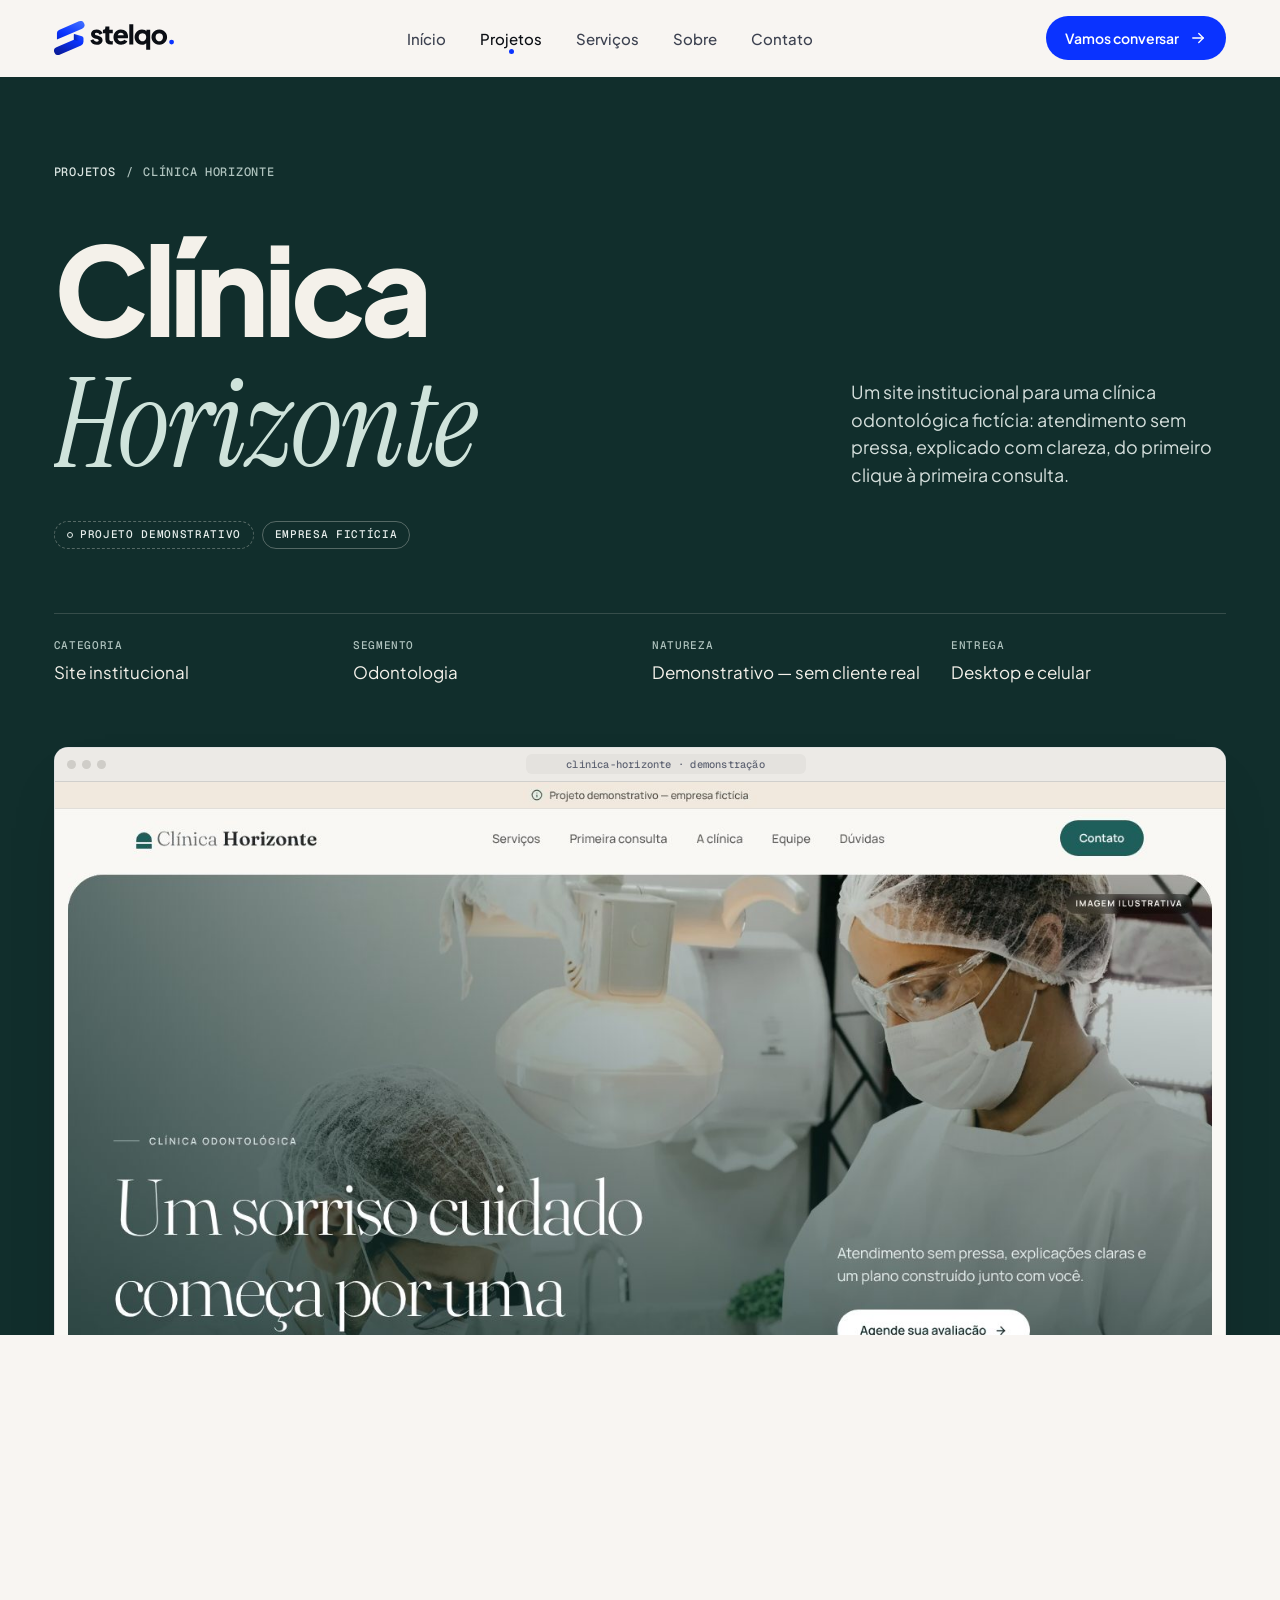
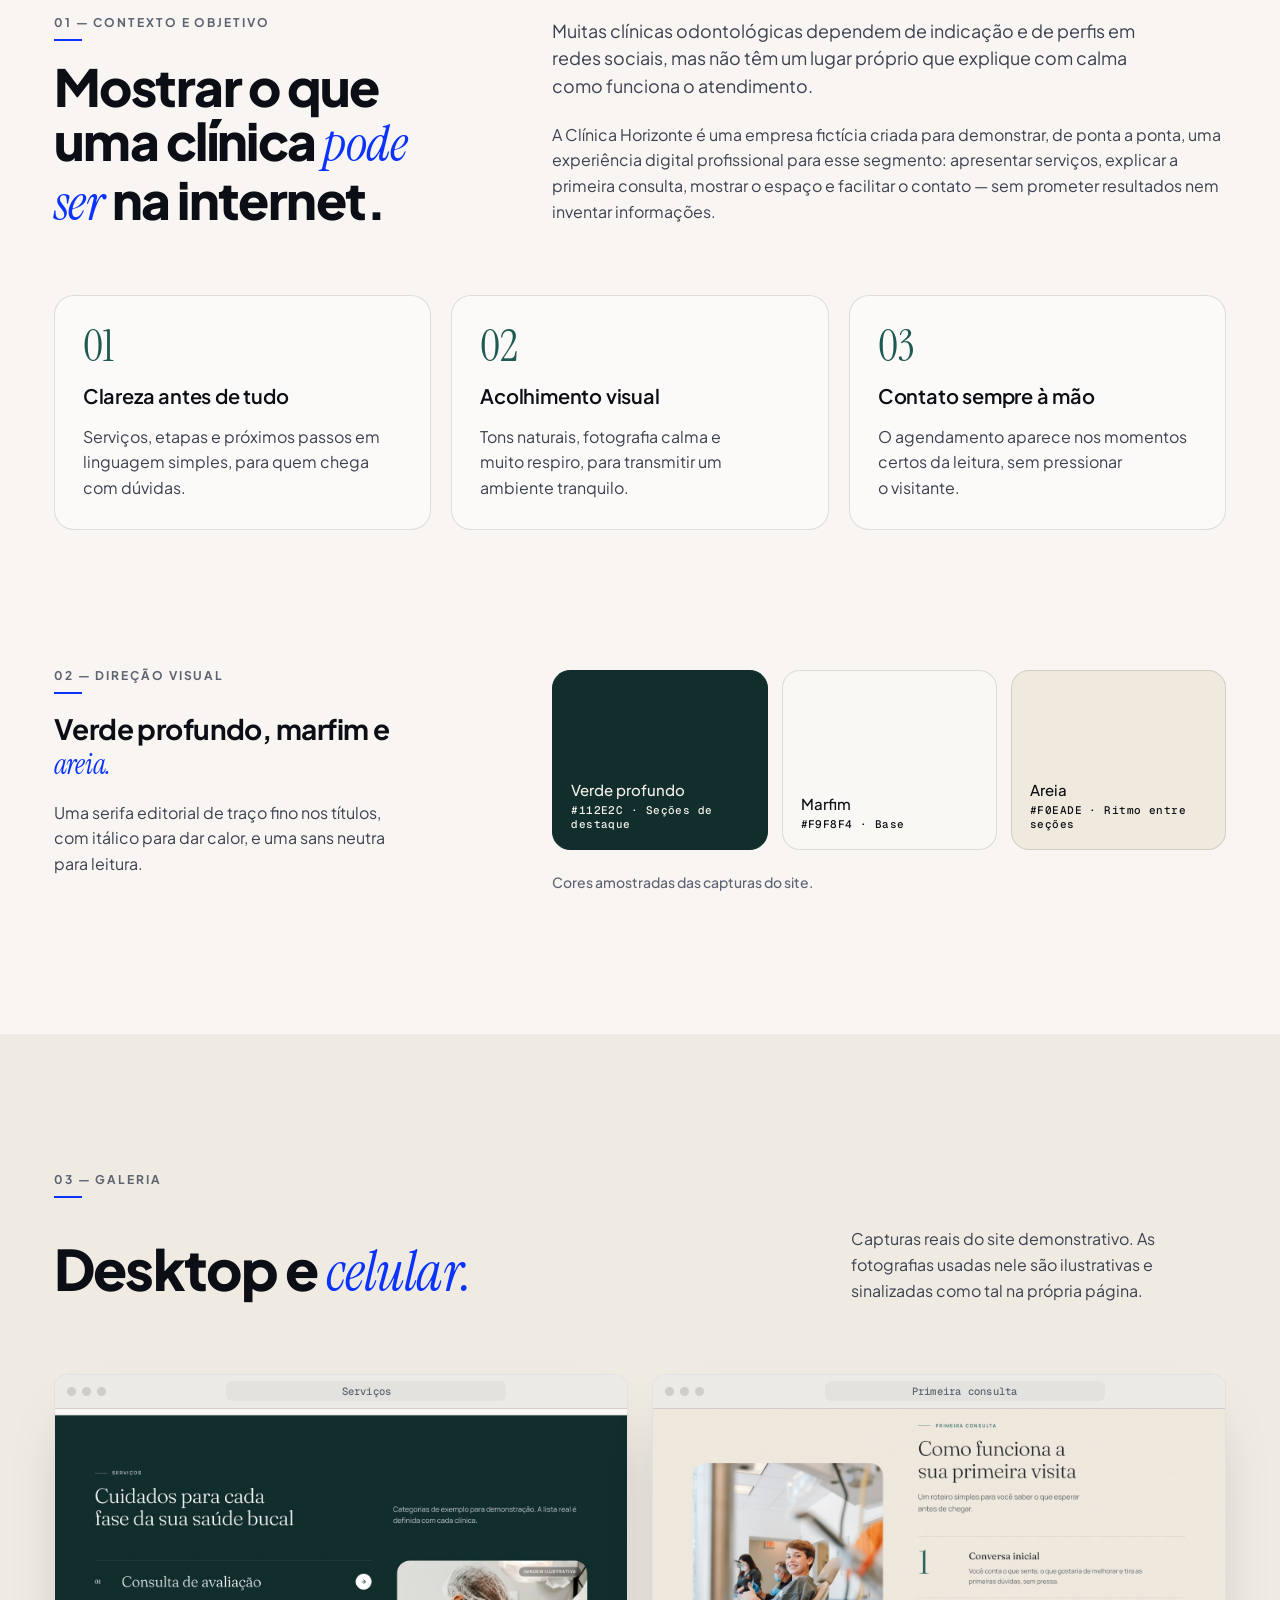
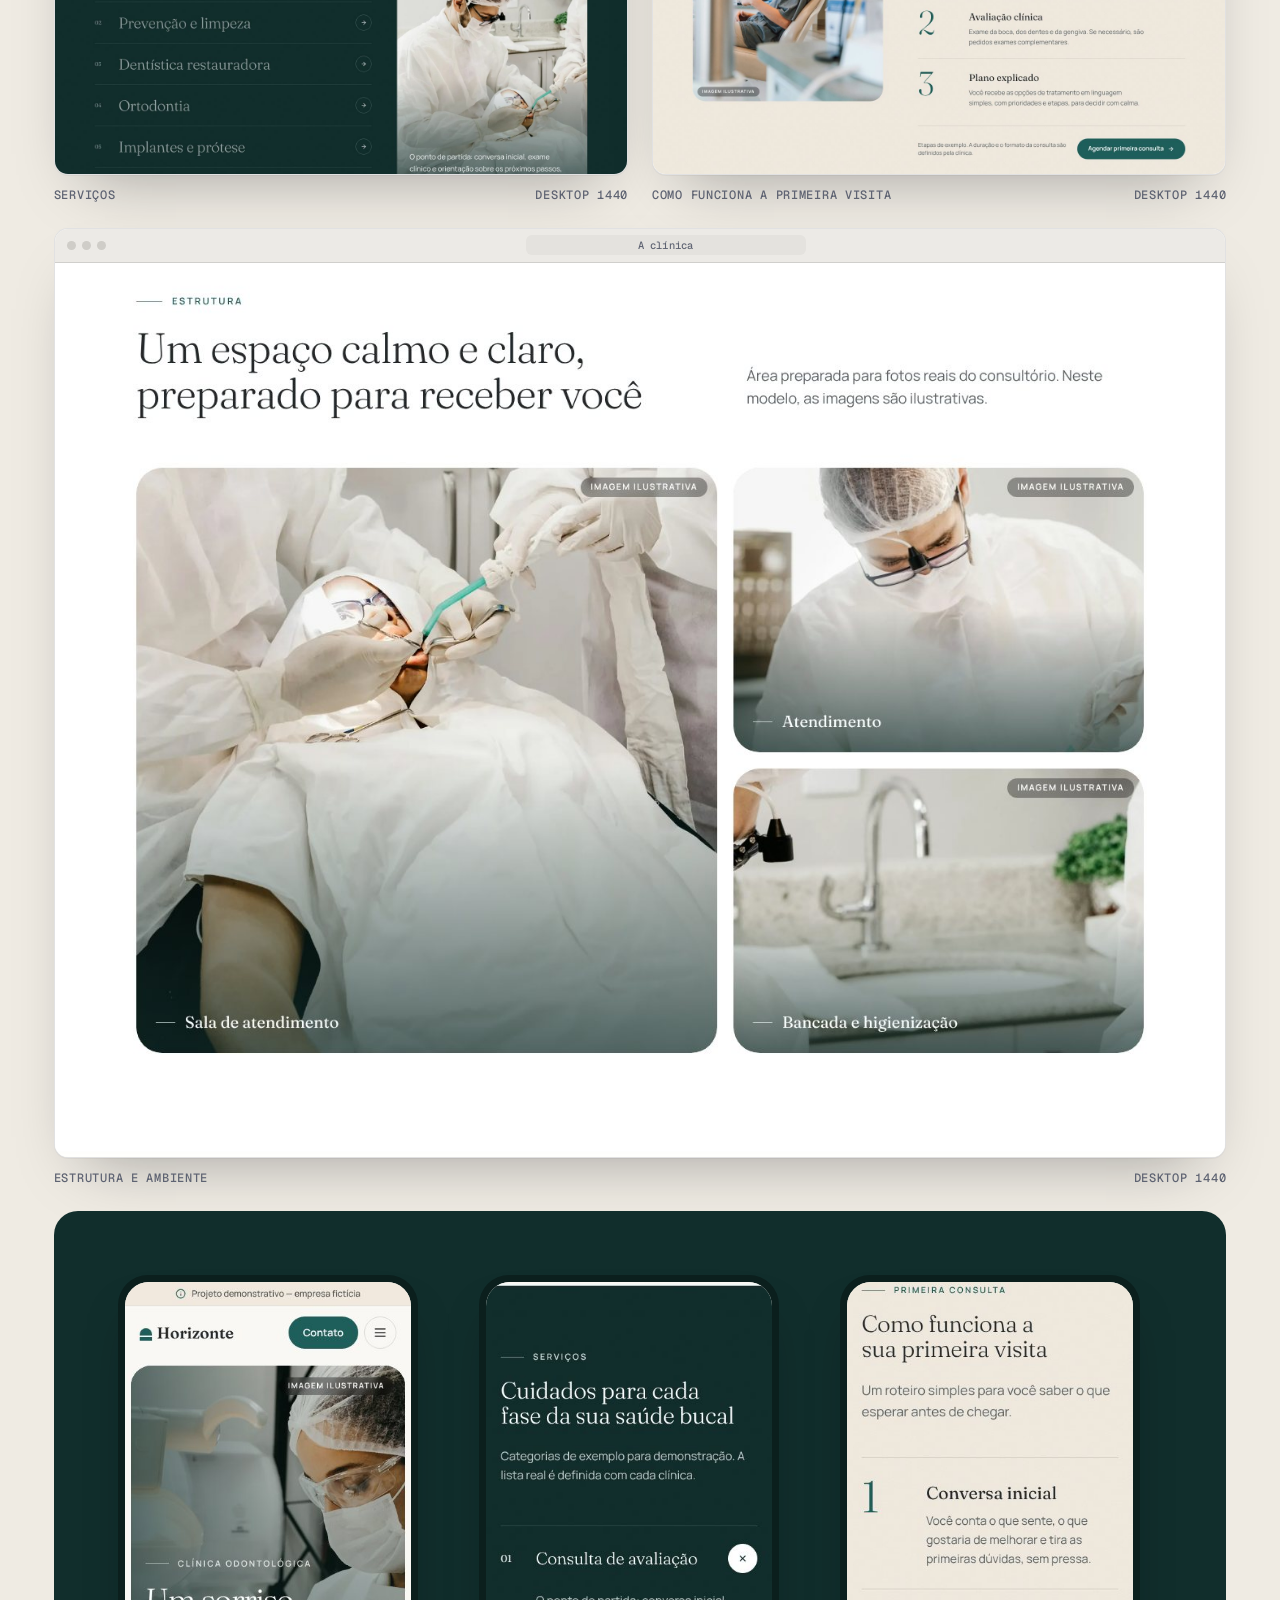
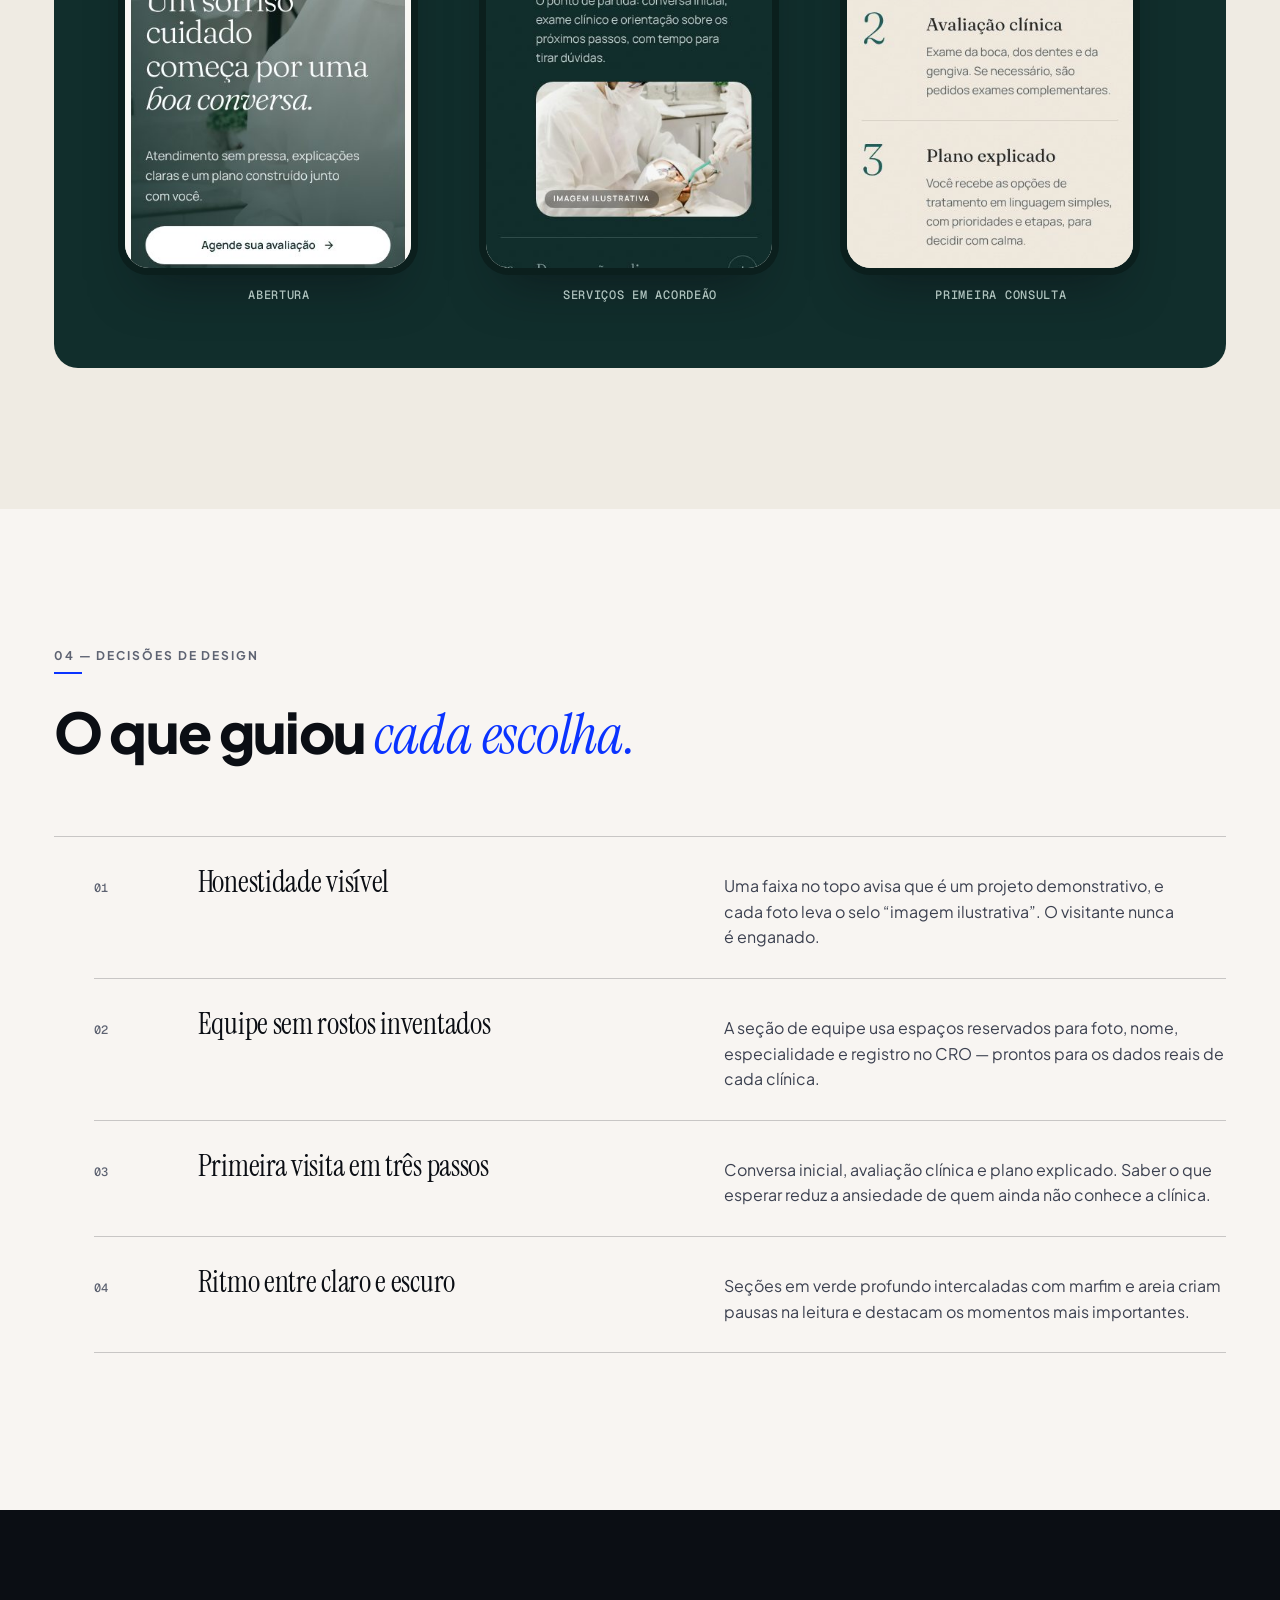
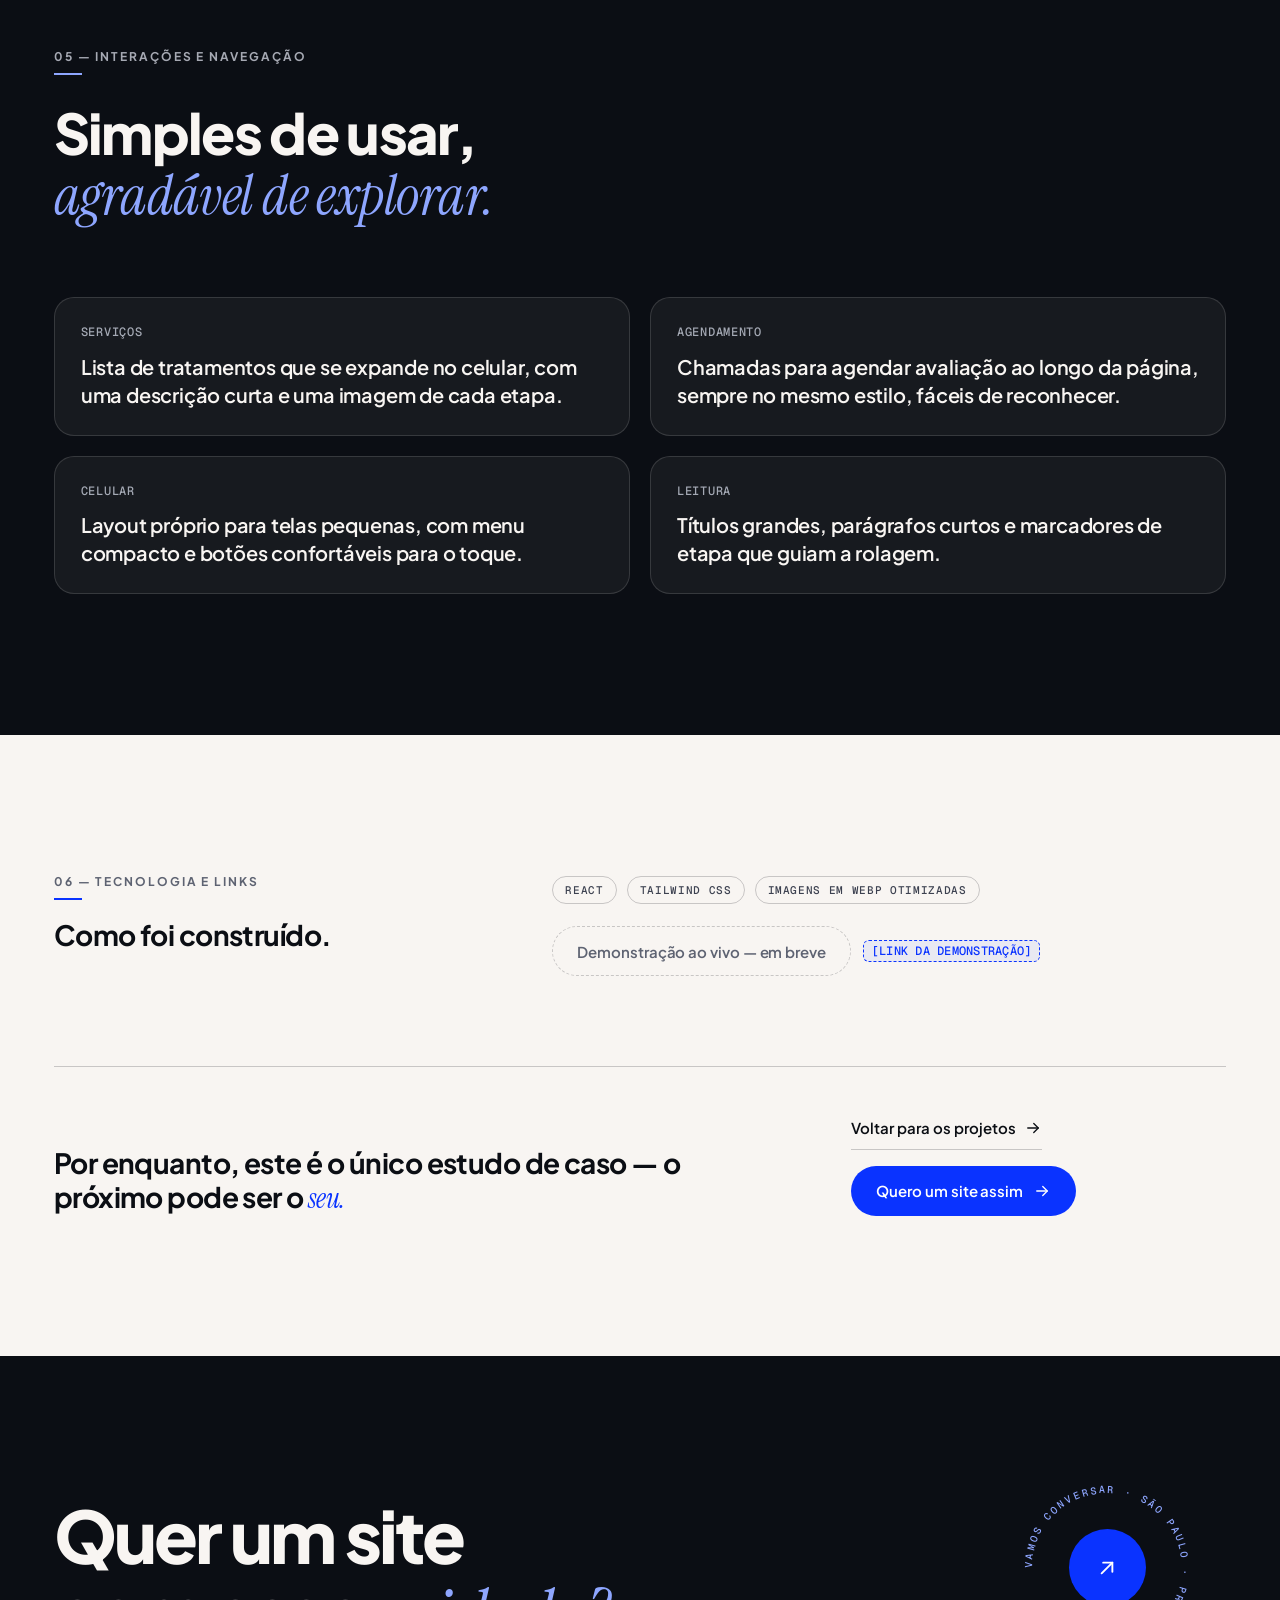
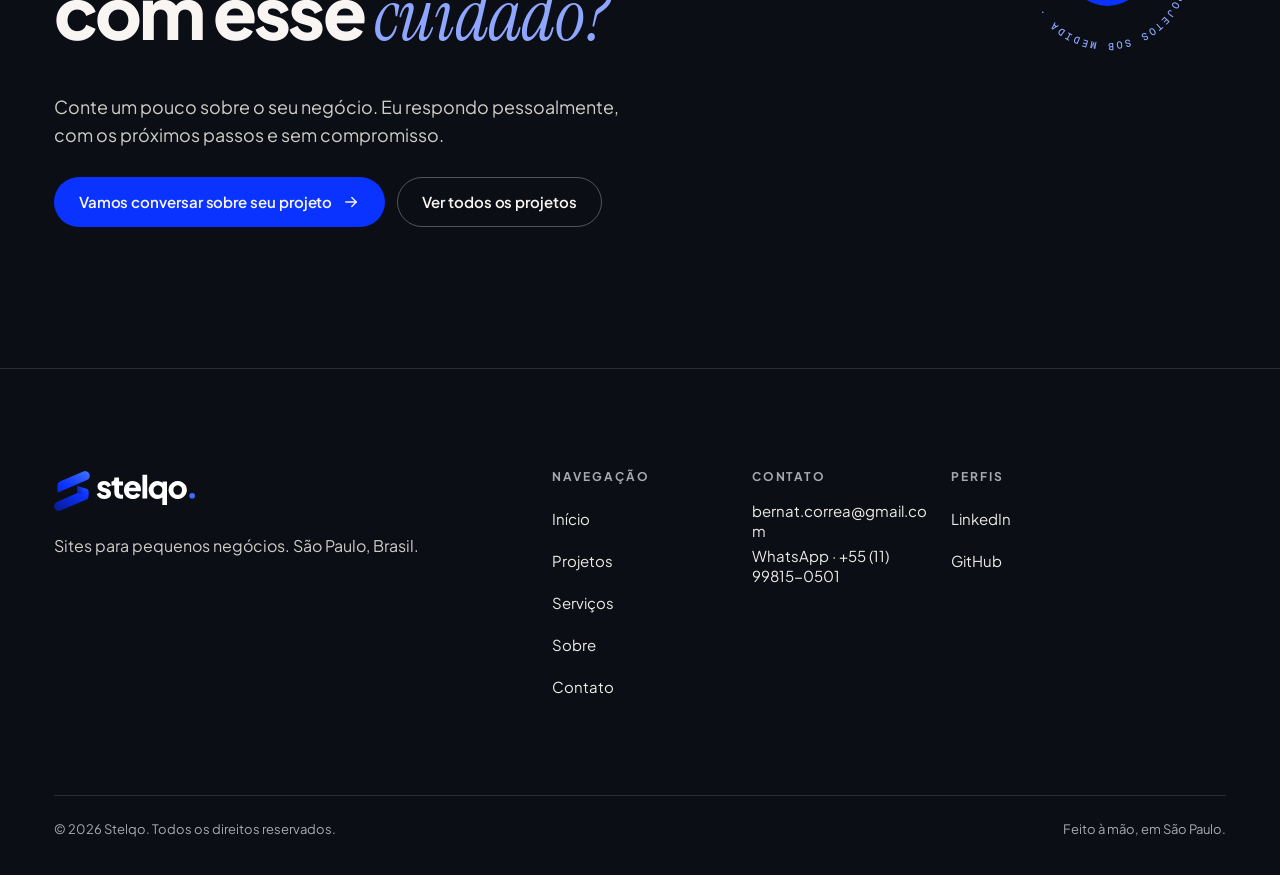
==== clinica-horizonte.html @ c34186a5 "feat: CSS compartilhado da marca Stelqo, logo e favicon Co-Authored-By: Claude Opus 5.5 <noreply@ant" ====
<!doctype html>
<html lang="pt-BR">
<head>
<meta charset="utf-8">
<meta name="viewport" content="width=device-width, initial-scale=1">
<title>Estudo de caso: Clínica Horizonte — Stelqo</title>
<link rel="stylesheet" href="https://fonts.googleapis.com/css2?family=Plus+Jakarta+Sans:wght@400;500;600;700;800&amp;family=Instrument+Serif:ital@0;1&amp;family=Geist+Mono:wght@400;500&amp;display=swap">
<link rel="icon" type="image/png" sizes="32x32" href="assets/brand/favicon-32px.png">
<link rel="apple-touch-icon" href="assets/brand/favicon-180px-apple-touch.png">
<link rel="stylesheet" href="assets/css/stelqo.css">
<style>
@keyframes fadeIn{from{opacity:0;transform:translateY(12px)}to{opacity:1;transform:none}}
@keyframes winIn{from{opacity:0;translate:0 56px}to{opacity:1;translate:0 0}}
.ln{display:block;overflow:hidden;padding-bottom:.12em;margin-bottom:-.12em}.ln>span{display:inline-block;animation:lnIn 1.05s var(--ease) both}.ln:nth-child(2)>span{animation-delay:.12s}@keyframes lnIn{from{transform:translateY(108%)}to{transform:none}}
.cs-hero :focus-visible{outline-color:#CFE3DB}

.cs-hero{background:#112E2C;color:#F4F1EA;padding-top:clamp(40px,6vw,88px);position:relative;overflow:hidden}
.cs-hero .eyebrow,.cs-hero .small{color:#AFC3BE}
.cs-hero a{color:#F4F1EA}
.crumb{display:flex;gap:10px;align-items:center;font:500 12px/1 var(--mono);letter-spacing:.06em;text-transform:uppercase;color:#AFC3BE}
.crumb a{color:#DCE6E3;text-decoration:none;padding:12px 0}
.crumb a:hover{color:#fff}
.cs-top{display:grid;grid-template-columns:repeat(12,minmax(0,1fr));column-gap:24px;row-gap:32px;align-items:end}
.cs-top .crumb{grid-column:1/-1}
.cs-top h1{grid-column:1/span 8;font-size:clamp(56px,9.6vw,160px)}
.cs-top h1 em{color:#CFE3DB}
.cs-top .cs-lead{grid-column:9/span 4;color:#D5DFDC}
.cs-tags{grid-column:1/-1;display:flex;flex-wrap:wrap;gap:8px}
.cs-tags .tag{border-color:rgba(244,241,234,.3);color:#E7EEEC}
.cs-meta{display:grid;grid-template-columns:repeat(4,minmax(0,1fr));gap:24px;margin-top:clamp(40px,5vw,72px);padding:24px 0;border-top:1px solid rgba(244,241,234,.16)}
.cs-meta div{display:flex;flex-direction:column;gap:8px}
.cs-meta .mono{color:#AFC3BE;font-size:11px}
.cs-meta b{font:400 17px/1.35 var(--sans)}
.cs-shot-wrap{position:relative;margin-top:clamp(24px,3vw,40px);margin-bottom:calc(-1 * clamp(120px,14vw,220px))}
.cs-bw .shot{aspect-ratio:1440/900}
.cs-after{padding-top:calc(clamp(120px,14vw,220px) + clamp(72px,8vw,120px))}
.crop{position:relative;overflow:hidden;background:#F9F8F4}
.crop img{width:100%;height:auto}
.cs-two{display:grid;grid-template-columns:repeat(12,minmax(0,1fr));column-gap:24px;row-gap:28px}
.cs-two .lbl{grid-column:1/span 4;display:flex;flex-direction:column;gap:18px}
.cs-two .txt{grid-column:6/span 7;display:flex;flex-direction:column;gap:22px}
.pillars{display:grid;grid-template-columns:repeat(3,minmax(0,1fr));gap:20px;margin-top:clamp(40px,5vw,64px)}
.pillar{border:1px solid var(--line);border-radius:20px;padding:28px;display:flex;flex-direction:column;gap:14px;background:#FBFAF8;transition:transform .35s var(--ease),box-shadow .35s var(--ease)}
.pillar:hover{transform:translateY(-4px);box-shadow:0 30px 50px -36px rgba(24,27,32,.4)}
.pillar .n{font:400 44px/1 var(--serif);color:#1F5A50}
.cpal{display:grid;grid-template-columns:repeat(3,minmax(0,1fr));gap:14px}
.cpal div{height:180px;border-radius:18px;padding:18px;display:flex;flex-direction:column;justify-content:flex-end;gap:4px;border:1px solid var(--line)}
.cpal b{font:500 15px/1.2 var(--sans)}
.cpal span{font:500 11px/1.3 var(--mono);letter-spacing:.04em}
.gal{background:#EFEBE3}
.gal-grid{display:grid;grid-template-columns:repeat(12,minmax(0,1fr));gap:24px}
.gal-full{grid-column:1/-1}
.gal-half{grid-column:span 6}
.gal figure{margin:0;display:flex;flex-direction:column;gap:12px}
.gal figcaption{display:flex;justify-content:space-between;gap:12px;color:var(--muted)}
.gal .bw .crop img{transition:transform 2.6s cubic-bezier(.45,.05,.25,1)}
.phones{grid-column:1/-1;display:grid;grid-template-columns:repeat(3,minmax(0,1fr));gap:clamp(16px,3vw,48px);padding:clamp(32px,5vw,72px);background:#112E2C;border-radius:24px}
.phones .phone{max-width:300px;width:100%;justify-self:center;background:#0B1F1D}
.phones .phone:nth-child(2){transform:translateY(40px)}
.phones .crop{aspect-ratio:390/800;border-radius:24px}
.phones figcaption{color:#AFC3BE;justify-content:center}
.dec{counter-reset:d;display:grid;border-top:1px solid var(--line-2)}
.dec li{display:grid;grid-template-columns:80px repeat(2,minmax(0,1fr));gap:24px;padding:28px 0;border-bottom:1px solid var(--line-2);align-items:baseline}
.dec li::before{counter-increment:d;content:"0" counter(d);font:500 12px/1 var(--mono);color:var(--muted)}
.dec h3{font:400 30px/1.1 var(--serif);letter-spacing:-.01em}
.ix{display:grid;grid-template-columns:repeat(2,minmax(0,1fr));gap:20px}
.ix div{padding:26px;border-radius:20px;background:rgba(245,243,239,.05);border:1px solid var(--d-line);display:flex;flex-direction:column;gap:12px}
.tech{display:flex;flex-wrap:wrap;gap:10px}
.cs-links{display:flex;flex-wrap:wrap;gap:12px;align-items:center}
.btn-off{border:1px dashed var(--line-2);color:var(--muted);cursor:not-allowed;background:transparent}
.nextp{display:grid;grid-template-columns:repeat(12,minmax(0,1fr));column-gap:24px;row-gap:24px;align-items:end;padding-top:40px;border-top:1px solid var(--line-2)}
.nextp .h3{grid-column:1/span 7}
.nextp .np-side{grid-column:9/span 4;display:flex;flex-direction:column;align-items:flex-start;gap:16px}
@media (max-width: 960px){
  .cs-top h1,.cs-top .cs-lead{grid-column:1/-1}
  .cs-meta{grid-template-columns:repeat(2,minmax(0,1fr))}
  .cs-two .lbl,.cs-two .txt{grid-column:1/-1}
  .pillars{grid-template-columns:1fr}
  .gal-half{grid-column:1/-1}
  .phones{grid-template-columns:repeat(3,minmax(0,1fr));padding:20px;gap:12px}
  .phones .phone{padding:4px;border-radius:20px}
  .phones .crop{border-radius:16px}
  .phones .phone:nth-child(2){transform:none}
  .dec li{grid-template-columns:1fr;gap:10px}
  .ix{grid-template-columns:1fr}
  .nextp .h3,.nextp .np-side{grid-column:1/-1}
}
@media (max-width: 600px){
  .phones{grid-template-columns:repeat(2,minmax(0,1fr))}
  .phones figure:nth-child(3){display:none}
  .cpal{grid-template-columns:1fr}
  .cpal div{height:110px}
}
</style>
<style>[hidden]{display:none!important}</style>
</head>
<body>
<div class="pg">

<a class="skip" href="#conteudo">Pular para o conteúdo</a>
<header class="hdr">
  <div class="wrap hdr-in">
    <a class="logo" href="index.html" aria-label="Stelqo — página inicial"><img src="assets/brand/stelqo-horizontal-positiva.svg" alt="Stelqo" width="120" height="34"></a>
    <nav class="nav" aria-label="Navegação principal"><a href="index.html">Início</a><a href="projetos.html" aria-current="page">Projetos</a><a href="servicos.html">Serviços</a><a href="sobre.html">Sobre</a><a href="contato.html">Contato</a></nav>
    <a class="btn btn-blue hdr-cta mag" href="contato.html">Vamos conversar <svg class="ic arr" viewBox="0 0 24 24" aria-hidden="true"><path d="M5 12h14"></path><path d="M13 6l6 6-6 6"></path></svg></a>
    <button class="burger" type="button" aria-label="Abrir menu" aria-expanded="false" aria-controls="menu-mobile"><span></span><span></span></button>
  </div>
</header>

  <div class="mmenu" hidden id="menu-mobile">
    <nav aria-label="Navegação mobile"><a href="index.html">Início<span>01</span></a><a href="projetos.html" aria-current="page">Projetos<span>02</span></a><a href="servicos.html">Serviços<span>03</span></a><a href="sobre.html">Sobre<span>04</span></a><a href="contato.html">Contato<span>05</span></a></nav>
    <div class="mmenu-ft">
      <a class="btn btn-blue" href="https://wa.me/5511998150501?text=Ol%C3%A1%2C%20Bernardo!%20Vi%20seu%20portf%C3%B3lio%20e%20gostaria%20de%20conversar%20sobre%20um%20site."><svg class="ic" viewBox="0 0 24 24" aria-hidden="true"><path d="M4 20l1.3-3.9A8 8 0 1 1 8 18.8L4 20z"></path><path d="M9 9.5c0 3 2.5 5.5 5.5 5.5l1-1.6-2-1-1 1c-1-.4-2-1.4-2.4-2.4l1-1-1-2L9 9.5z"></path></svg> Conversar pelo WhatsApp</a>
      <a class="btn btn-line" href="mailto:bernat.correa@gmail.com"><svg class="ic" viewBox="0 0 24 24" aria-hidden="true"><path d="M3.5 6.5h17v11h-17z"></path><path d="M4 7l8 6 8-6"></path></svg> bernat.correa@gmail.com</a>
    </div>
  </div>


<div class="prog" aria-hidden="true"></div>
<main id="conteudo">
<section class="cs-hero" aria-labelledby="cs-t">
  <div class="wrap">
    <div class="cs-top">
      <nav class="crumb" aria-label="Você está em"><a href="projetos.html">Projetos</a><span aria-hidden="true">/</span><span>Clínica Horizonte</span></nav>
      <h1 class="h-display" id="cs-t"><span class="ln"><span>Clínica</span></span><span class="ln"><span><em>Horizonte</em></span></span></h1>
      <p class="lead cs-lead" style="animation: fadeIn .9s .45s var(--ease) both">Um site institucional para uma clínica odontológica fictícia: atendimento sem pressa, explicado com clareza, do primeiro clique à primeira consulta.</p>
      <div class="cs-tags" style="animation: fadeIn .9s .55s var(--ease) both"><span class="tag tag-demo">Projeto demonstrativo</span><span class="tag">Empresa fictícia</span></div>
    </div>
    <div class="cs-meta" style="animation: fadeIn .9s .65s var(--ease) both">
      <div><span class="mono">Categoria</span><b>Site institucional</b></div>
      <div><span class="mono">Segmento</span><b>Odontologia</b></div>
      <div><span class="mono">Natureza</span><b>Demonstrativo — sem cliente real</b></div>
      <div><span class="mono">Entrega</span><b>Desktop e celular</b></div>
    </div>
    <div class="cs-shot-wrap" style="animation: winIn 1.1s .5s var(--ease) both">
      <div class="bw cs-bw"><div class="bw-bar"><span class="bw-dots"><i></i><i></i><i></i></span><span class="bw-url">clinica-horizonte · demonstração</span></div><div class="shot"><img src="assets/img/clinica-horizonte-desktop.jpg" alt="Captura da abertura do site da Clínica Horizonte: título “Um sorriso cuidado começa por uma boa conversa” sobre foto de atendimento"></div></div>
    </div>
  </div>
</section>

<section class="sec cs-after" aria-labelledby="ctx-t">
  <div class="wrap">
    <div class="cs-two">
      <div class="lbl"><p class="eyebrow">01 — Contexto e objetivo</p><h2 class="h2 rv" id="ctx-t" style="font-size: clamp(36px, 4vw, 60px)">Mostrar o que uma clínica <em>pode ser</em> na internet.</h2></div>
      <div class="txt rv-2">
        <p class="lead">Muitas clínicas odontológicas dependem de indicação e de perfis em redes sociais, mas não têm um lugar próprio que explique com calma como funciona o atendimento.</p>
        <p class="body">A Clínica Horizonte é uma empresa fictícia criada para demonstrar, de ponta a ponta, uma experiência digital profissional para esse segmento: apresentar serviços, explicar a primeira consulta, mostrar o espaço e facilitar o contato — sem prometer resultados nem inventar informações.</p>
      </div>
    </div>
    <div class="pillars">
      <div class="pillar rv"><span class="n">01</span><h3 class="h4">Clareza antes de tudo</h3><p class="body">Serviços, etapas e próximos passos em linguagem simples, para quem chega com dúvidas.</p></div>
      <div class="pillar rv"><span class="n">02</span><h3 class="h4">Acolhimento visual</h3><p class="body">Tons naturais, fotografia calma e muito respiro, para transmitir um ambiente tranquilo.</p></div>
      <div class="pillar rv"><span class="n">03</span><h3 class="h4">Contato sempre à mão</h3><p class="body">O agendamento aparece nos momentos certos da leitura, sem pressionar o visitante.</p></div>
    </div>
  </div>
</section>

<section class="sec" style="padding-top: 0" aria-labelledby="dv-t">
  <div class="wrap cs-two">
    <div class="lbl"><p class="eyebrow">02 — Direção visual</p><h2 class="h3 rv" id="dv-t">Verde profundo, marfim e <em>areia.</em></h2><p class="body">Uma serifa editorial de traço fino nos títulos, com itálico para dar calor, e uma sans neutra para leitura.</p></div>
    <div class="txt rv-2">
      <div class="cpal">
        <div style="background: #112E2C; color: #F4F1EA; border-color: #112E2C"><b>Verde profundo</b><span>#112E2C · Seções de destaque</span></div>
        <div style="background: #F9F8F4"><b>Marfim</b><span>#F9F8F4 · Base</span></div>
        <div style="background: #F0EADE"><b>Areia</b><span>#F0EADE · Ritmo entre seções</span></div>
      </div>
      <p class="small">Cores amostradas das capturas do site.</p>
    </div>
  </div>
</section>

<section class="sec gal" aria-labelledby="gl-t">
  <div class="wrap">
    <div class="sec-hd">
      <p class="eyebrow">03 — Galeria</p>
      <h2 class="h2 rv" id="gl-t">Desktop e <em>celular.</em></h2>
      <div class="side rv-2"><p class="body">Capturas reais do site demonstrativo. As fotografias usadas nele são ilustrativas e sinalizadas como tal na própria página.</p></div>
    </div>
    <div class="gal-grid">
      <figure class="gal-half rv"><div class="bw"><div class="bw-bar"><span class="bw-dots"><i></i><i></i><i></i></span><span class="bw-url">Serviços</span></div><div class="crop" style="aspect-ratio: 1440/920"><img src="assets/img/clinica-horizonte-desktop.jpg" alt="Captura da seção de serviços: lista de tratamentos sobre fundo verde profundo" style="transform: translateY(-25.6%)"></div></div><figcaption class="mono"><span>Serviços</span><span>Desktop 1440</span></figcaption></figure>
      <figure class="gal-half rv-2"><div class="bw"><div class="bw-bar"><span class="bw-dots"><i></i><i></i><i></i></span><span class="bw-url">Primeira consulta</span></div><div class="crop" style="aspect-ratio: 1440/920"><img src="assets/img/clinica-horizonte-desktop.jpg" alt="Captura da seção Como funciona a primeira visita, com três etapas numeradas" style="transform: translateY(-50.8%)"></div></div><figcaption class="mono"><span>Como funciona a primeira visita</span><span>Desktop 1440</span></figcaption></figure>
      <figure class="gal-full rv"><div class="bw"><div class="bw-bar"><span class="bw-dots"><i></i><i></i><i></i></span><span class="bw-url">A clínica</span></div><div class="crop" style="aspect-ratio: 1440/1100"><img src="assets/img/clinica-horizonte-estrutura.jpg" alt="Captura da seção de estrutura: galeria de fotos do consultório" style="transform: translateY(-10.0%)"></div></div><figcaption class="mono"><span>Estrutura e ambiente</span><span>Desktop 1440</span></figcaption></figure>
      <div class="phones rv">
        <figure><div class="phone"><div class="crop" style="aspect-ratio: 390/800"><img src="assets/img/clinica-horizonte-mobile.jpg" alt="Captura da abertura do site no celular" style="transform: translateY(-0%)"></div></div><figcaption class="mono">Abertura</figcaption></figure>
        <figure><div class="phone"><div class="crop" style="aspect-ratio: 390/800"><img src="assets/img/clinica-horizonte-mobile.jpg" alt="Captura dos serviços em acordeão no celular" style="transform: translateY(-22%)"></div></div><figcaption class="mono">Serviços em acordeão</figcaption></figure>
        <figure><div class="phone"><div class="crop" style="aspect-ratio: 390/800"><img src="assets/img/clinica-horizonte-mobile.jpg" alt="Captura da primeira consulta no celular" style="transform: translateY(-48%)"></div></div><figcaption class="mono">Primeira consulta</figcaption></figure>
      </div>
    </div>
  </div>
</section>

<section class="sec" aria-labelledby="dc-t">
  <div class="wrap">
    <div class="sec-hd">
      <p class="eyebrow">04 — Decisões de design</p>
      <h2 class="h2 rv" id="dc-t">O que guiou <em>cada escolha.</em></h2>
    </div>
    <ol class="dec">
      <li class="rv"><h3>Honestidade visível</h3><p class="body">Uma faixa no topo avisa que é um projeto demonstrativo, e cada foto leva o selo “imagem ilustrativa”. O visitante nunca é enganado.</p></li>
      <li class="rv"><h3>Equipe sem rostos inventados</h3><p class="body">A seção de equipe usa espaços reservados para foto, nome, especialidade e registro no CRO — prontos para os dados reais de cada clínica.</p></li>
      <li class="rv"><h3>Primeira visita em três passos</h3><p class="body">Conversa inicial, avaliação clínica e plano explicado. Saber o que esperar reduz a ansiedade de quem ainda não conhece a clínica.</p></li>
      <li class="rv"><h3>Ritmo entre claro e escuro</h3><p class="body">Seções em verde profundo intercaladas com marfim e areia criam pausas na leitura e destacam os momentos mais importantes.</p></li>
    </ol>
  </div>
</section>

<section class="dark sec" aria-labelledby="ix-t">
  <div class="wrap">
    <div class="sec-hd">
      <p class="eyebrow">05 — Interações e navegação</p>
      <h2 class="h2 rv" id="ix-t">Simples de usar, <em class="lav">agradável de explorar.</em></h2>
    </div>
    <div class="ix">
      <div class="rv"><span class="mono" style="color: #A4A9B4">Serviços</span><p class="h4">Lista de tratamentos que se expande no celular, com uma descrição curta e uma imagem de cada etapa.</p></div>
      <div class="rv-2"><span class="mono" style="color: #A4A9B4">Agendamento</span><p class="h4">Chamadas para agendar avaliação ao longo da página, sempre no mesmo estilo, fáceis de reconhecer.</p></div>
      <div class="rv"><span class="mono" style="color: #A4A9B4">Celular</span><p class="h4">Layout próprio para telas pequenas, com menu compacto e botões confortáveis para o toque.</p></div>
      <div class="rv-2"><span class="mono" style="color: #A4A9B4">Leitura</span><p class="h4">Títulos grandes, parágrafos curtos e marcadores de etapa que guiam a rolagem.</p></div>
    </div>
  </div>
</section>

<section class="sec" aria-labelledby="tc-t">
  <div class="wrap">
    <div class="cs-two" style="margin-bottom: clamp(64px, 7vw, 112px)">
      <div class="lbl"><p class="eyebrow">06 — Tecnologia e links</p><h2 class="h3" id="tc-t">Como foi construído.</h2></div>
      <div class="txt">
        <div class="tech"><span class="tag">React</span><span class="tag">Tailwind CSS</span><span class="tag">Imagens em WebP otimizadas</span></div>
        <div class="cs-links">
          <span class="btn btn-off" aria-disabled="true">Demonstração ao vivo — em breve</span>
          <span class="ph">[LINK DA DEMONSTRAÇÃO]</span>
        </div>
      </div>
    </div>
    <div class="nextp">
      <p class="h3">Por enquanto, este é o único estudo de caso — o próximo pode ser o <em class="blue">seu.</em></p>
      <div class="np-side">
        <a class="tlink" href="projetos.html">Voltar para os projetos <svg class="ic arr" viewBox="0 0 24 24" aria-hidden="true"><path d="M5 12h14"></path><path d="M13 6l6 6-6 6"></path></svg></a>
        <a class="btn btn-blue mag" href="contato.html">Quero um site assim <svg class="ic arr" viewBox="0 0 24 24" aria-hidden="true"><path d="M5 12h14"></path><path d="M13 6l6 6-6 6"></path></svg></a>
      </div>
    </div>
  </div>
</section>
</main>

<section class="dark cta-band sec" aria-labelledby="cta-t">
  <div class="ring" aria-hidden="true">
    <svg viewBox="0 0 200 200"><defs><path id="ringp" d="M100,100 m-78,0 a78,78 0 1,1 156,0 a78,78 0 1,1 -156,0"></path></defs><text><textPath href="#ringp">Vamos conversar · São Paulo · Projetos sob medida ·</textPath></text></svg>
    <span class="core"><svg class="ic arr" viewBox="0 0 24 24" aria-hidden="true"><path d="M5 12h14"></path><path d="M13 6l6 6-6 6"></path></svg></span>
  </div>
  <div class="wrap cta-grid">
    <h2 class="h-display rv" id="cta-t">Quer um site com esse <em class="lav">cuidado?</em></h2>
    <div class="cta-side rv-2">
      <p class="lead">Conte um pouco sobre o seu negócio. Eu respondo pessoalmente, com os próximos passos e sem compromisso.</p>
      <div class="cta-btns">
        <a class="btn btn-blue mag" href="contato.html">Vamos conversar sobre seu projeto <svg class="ic arr" viewBox="0 0 24 24" aria-hidden="true"><path d="M5 12h14"></path><path d="M13 6l6 6-6 6"></path></svg></a>
        <a class="btn btn-line" href="projetos.html">Ver todos os projetos</a>
      </div>
    </div>
  </div>
</section>

<footer class="dark ftr">
  <div class="wrap">
    <div class="ftr-top">
      <div class="ftr-brand">
        <a class="ftr-logo" href="index.html" aria-label="Stelqo — página inicial"><img src="assets/brand/stelqo-horizontal-negativa.svg" alt="Stelqo" width="142" height="40"></a>
        <p class="body" style="max-width: 26em">Sites para pequenos negócios. São Paulo, Brasil.</p>
      </div>
      <div class="ftr-col"><h3>Navegação</h3><a href="index.html">Início</a><a href="projetos.html">Projetos</a><a href="servicos.html">Serviços</a><a href="sobre.html">Sobre</a><a href="contato.html">Contato</a></div>
      <div class="ftr-col"><h3>Contato</h3><a href="mailto:bernat.correa@gmail.com">bernat.correa@gmail.com</a><a href="https://wa.me/5511998150501?text=Ol%C3%A1%2C%20Bernardo!%20Vi%20seu%20portf%C3%B3lio%20e%20gostaria%20de%20conversar%20sobre%20um%20site.">WhatsApp · +55 (11) 99815-0501</a></div>
      <div class="ftr-col"><h3>Perfis</h3><a href="https://www.linkedin.com/in/bernardo-corr%C3%AAa/">LinkedIn</a><a href="https://github.com/becorrea">GitHub</a></div>
    </div>
    <div class="ftr-bot"><span>© 2026 Stelqo. Todos os direitos reservados.</span><span>Feito à mão, em São Paulo.</span></div>
  </div>
</footer>

</div>
<script src="assets/js/site.js" defer></script>
</body>
</html>
---- assets/css/stelqo.css ----
/* Stelqo — base compartilhada do site. Fonte: Manual de Marca v1.0. */
:root{
  --paper:#F8F5F2; --paper-2:#ECEAE6; --paper-3:#E4E2DE;
  --ink:#0B0E14; --ink-2:#3C4150; --muted:#5E6372;
  --line:rgba(11,14,20,.12); --line-2:rgba(11,14,20,.2);
  --blue:#0A33FF; --blue-2:#0828D6; --lav:#8EA6FF; --gray:#DDE4FF;
  --d-muted:#A6A9B3; --d-line:rgba(248,245,242,.14);
  --serif:"Instrument Serif", Georgia, serif;
  --sans:"Plus Jakarta Sans", Arial, Helvetica, sans-serif;
  --mono:"Geist Mono", ui-monospace, "SF Mono", Menlo, monospace;
  --ease:cubic-bezier(.2,.7,.1,1);
}
*,*::before,*::after{box-sizing:border-box}
html{scroll-behavior:smooth}
body{margin:0;background:var(--paper);color:var(--ink);font-family:var(--sans);-webkit-font-smoothing:antialiased;text-rendering:optimizeLegibility}
img{max-width:100%;display:block}
a{color:var(--ink)} a:hover{color:var(--blue)}
p{margin:0}
h1,h2,h3,h4{margin:0;font-weight:700}
ul{margin:0;padding:0;list-style:none}
:focus-visible{outline:2px solid var(--blue);outline-offset:3px;border-radius:6px}
.dark :focus-visible{outline-color:var(--lav)}
.sr{position:absolute;width:1px;height:1px;overflow:hidden;clip:rect(0 0 0 0);white-space:nowrap}
.skip{position:absolute;left:16px;top:-80px;z-index:100;background:var(--ink);color:var(--paper);padding:12px 16px;border-radius:10px;font:500 14px var(--sans);text-decoration:none}
.skip:focus{top:12px;color:var(--paper)}
.ic{width:18px;height:18px;fill:none;stroke:currentColor;stroke-width:1.75;stroke-linecap:round;stroke-linejoin:round;flex:none}

.pg{min-height:100vh;overflow-x:clip;animation:pageIn .55s var(--ease) both}
@keyframes pageIn{from{opacity:0;transform:translateY(10px)}to{opacity:1;transform:none}}
.wrap{width:100%;max-width:1320px;margin:0 auto;padding-inline:clamp(20px,4.2vw,56px)}

/* ---------- tipo (manual p. 29) ---------- */
.eyebrow{display:flex;flex-direction:column;align-items:flex-start;gap:10px;font:700 12px/1 var(--sans);letter-spacing:.16em;text-transform:uppercase;color:var(--muted)}
.eyebrow::after{content:"";width:28px;height:2px;background:var(--blue)}
.dark .eyebrow{color:var(--d-muted)}
.dark .eyebrow::after{background:var(--lav)}
.h-display{font:800 clamp(44px,6vw,72px)/1.05 var(--sans);letter-spacing:-.04em;text-wrap:balance}
.h2{font:800 clamp(36px,4.6vw,56px)/1.07 var(--sans);letter-spacing:-.03em;text-wrap:balance}
.h3{font:700 clamp(24px,2.4vw,28px)/1.2 var(--sans);letter-spacing:-.02em}
.h4{font:600 clamp(18px,1.6vw,20px)/1.4 var(--sans);letter-spacing:-.01em}
/* Destaque: Instrument Serif itálico, azul, só em título. Corpo: ênfase por peso. */
em{font-style:normal;font-weight:600}
:is(.h-display,.h2,.h3) em{font-family:var(--serif);font-style:italic;font-weight:400;letter-spacing:-.01em;color:var(--blue)}
.dark :is(.h-display,.h2,.h3) em{color:var(--lav)}
.blue{color:var(--blue)} .dark .lav{color:var(--lav)}
.lead{font-size:clamp(17px,1.4vw,18px);line-height:1.55;color:var(--ink-2);text-wrap:pretty;max-width:34em}
.body{font-size:16px;line-height:1.6;color:var(--ink-2);text-wrap:pretty}
.small{font-size:14px;line-height:1.45;font-weight:500;color:var(--muted)}
.mono{font:500 12px/1.4 var(--mono);letter-spacing:.06em;text-transform:uppercase}
.dark{background:var(--ink);color:var(--paper)}
.dark .lead,.dark .body{color:#CFCDC8}
.dark .small{color:var(--d-muted)}
.dark a{color:var(--paper)} .dark a:hover{color:var(--lav)}

/* ---------- botões ---------- */
.btn{display:inline-flex;align-items:center;justify-content:center;gap:10px;min-height:50px;padding:0 24px;border-radius:999px;font:600 15px/1 var(--sans);letter-spacing:-.005em;text-decoration:none;border:1px solid transparent;cursor:pointer;transition:background-color .2s,color .2s,border-color .2s,box-shadow .25s;white-space:nowrap}
.btn .arr{transition:transform .25s var(--ease)}
.btn:hover .arr{transform:translateX(3px)}
.btn-blue{background:var(--blue);color:#fff}
.btn-blue:hover{background:var(--blue-2);color:#fff;box-shadow:0 10px 30px -12px rgba(10,51,255,.7)}
.btn-ink{background:var(--ink);color:var(--paper)}
.btn-ink:hover{background:#1C2029;color:var(--paper)}
.btn-line{border-color:var(--line-2);color:var(--ink);background:transparent}
.btn-line:hover{border-color:var(--ink);color:var(--ink)}
.dark .btn-line{border-color:rgba(248,245,242,.3);color:var(--paper)}
.dark .btn-line:hover{border-color:var(--paper);color:var(--paper)}
.btn-paper{background:var(--paper);color:var(--ink)}
.btn-paper:hover{background:#fff;color:var(--ink)}
.mag{transform:translate(var(--tx,0px),var(--ty,0px));transition:transform .35s var(--ease),background-color .2s,color .2s,border-color .2s,box-shadow .25s}
.tlink{display:inline-flex;align-items:center;gap:8px;font:600 15px/1.2 var(--sans);text-decoration:none;color:var(--ink);padding:12px 0;border-bottom:1px solid var(--line-2);transition:border-color .2s,color .2s}
.tlink:hover{border-color:var(--blue);color:var(--blue)}
.tlink:hover .arr{transform:translateX(3px)}
.tlink .arr{transition:transform .25s var(--ease)}
.dark .tlink{color:var(--paper);border-color:rgba(248,245,242,.3)}
.dark .tlink:hover{color:var(--lav);border-color:var(--lav)}

.tag{display:inline-flex;align-items:center;gap:7px;height:28px;padding:0 12px;border-radius:999px;font:500 11px/1 var(--mono);letter-spacing:.06em;text-transform:uppercase;border:1px solid var(--line-2);color:var(--ink-2);white-space:nowrap}
.tag-demo{border-style:dashed}
.tag-demo::before{content:"";width:6px;height:6px;border-radius:50%;border:1.5px solid currentColor}
.tag-com{background:var(--ink);color:var(--paper);border-color:var(--ink)}
.tag-com::before{content:"";width:6px;height:6px;border-radius:50%;background:var(--lav)}
.dark .tag{border-color:rgba(248,245,242,.28);color:#E4E2DE}

.ph{display:inline-flex;align-items:center;gap:6px;padding:2px 8px;border:1px dashed var(--blue);border-radius:6px;font:500 12px/1.4 var(--mono);color:var(--blue);background:rgba(10,51,255,.06);letter-spacing:.02em}
.dark .ph{border-color:var(--lav);color:var(--lav);background:rgba(142,166,255,.08)}

/* ---------- logo (manual p. 16: mín. 120px de largura no digital) ---------- */
.logo,.ftr-logo{display:inline-flex;align-items:center;line-height:0}
.logo img{height:34px;width:auto}
.ftr-logo img{height:40px;width:auto}

/* ---------- cabeçalho ---------- */
.hdr{position:sticky;top:0;z-index:50;background:rgba(248,245,242,.92);border-bottom:1px solid var(--line)}
@supports (animation-timeline: scroll()){
  .hdr{background:rgba(248,245,242,0);border-bottom-color:transparent;animation:hdrBg linear both;animation-timeline:scroll();animation-range:0 160px}
}
@keyframes hdrBg{to{background:rgba(248,245,242,.86);border-bottom-color:rgba(11,14,20,.09);backdrop-filter:blur(14px);-webkit-backdrop-filter:blur(14px)}}
.hdr-in{display:flex;align-items:center;justify-content:space-between;gap:24px;height:76px}
.nav{display:flex;align-items:center;gap:6px}
.nav a{position:relative;display:inline-flex;align-items:center;height:44px;padding:0 14px;font:500 15px/1 var(--sans);color:var(--ink-2);text-decoration:none;border-radius:999px;transition:color .2s,background-color .2s}
.nav a:hover{color:var(--ink);background:rgba(11,14,20,.05)}
.nav a[aria-current="page"]{color:var(--ink)}
.nav a[aria-current="page"]::after{content:"";position:absolute;left:50%;bottom:6px;width:5px;height:5px;margin-left:-2.5px;border-radius:50%;background:var(--blue)}
.hdr-cta{min-height:44px;padding:0 18px;font-size:14px}
.burger{display:none;width:48px;height:48px;border-radius:999px;border:1px solid var(--line-2);background:transparent;color:var(--ink);cursor:pointer;position:relative}
.burger span{position:absolute;left:15px;right:15px;height:1.5px;background:currentColor;transition:transform .3s var(--ease),opacity .2s}
.burger span:nth-child(1){top:19px}.burger span:nth-child(2){top:27px}
.burger.on span:nth-child(1){transform:translateY(4px) rotate(45deg)}
.burger.on span:nth-child(2){transform:translateY(-4px) rotate(-45deg)}
.mmenu{position:fixed;inset:76px 0 0 0;z-index:49;background:var(--paper);display:flex;flex-direction:column;justify-content:space-between;padding:28px clamp(20px,4.2vw,56px) 32px;animation:mmIn .35s var(--ease) both;overflow-y:auto}
@keyframes mmIn{from{opacity:0;transform:translateY(-8px)}to{opacity:1;transform:none}}
.mmenu nav{display:flex;flex-direction:column}
.mmenu nav a{display:flex;align-items:baseline;justify-content:space-between;gap:16px;padding:14px 0;border-bottom:1px solid var(--line);font:800 36px/1.07 var(--sans);text-decoration:none;color:var(--ink);letter-spacing:-.03em}
.mmenu nav a span{font:500 12px/1 var(--mono);color:var(--muted);letter-spacing:0}
.mmenu nav a[aria-current="page"]{color:var(--blue)}
.mmenu-ft{display:flex;flex-direction:column;gap:14px;padding-top:28px}
.mmenu-ft .btn{width:100%}

/* ---------- progresso ---------- */
.prog{display:none}
@supports (animation-timeline: scroll()){
  .prog{display:block;position:fixed;top:0;left:0;right:0;height:2px;background:var(--blue);transform-origin:0 50%;transform:scaleX(0);z-index:60;animation:prog linear both;animation-timeline:scroll(root)}
}
@keyframes prog{to{transform:scaleX(1)}}

/* ---------- reveals (scroll-linked, só CSS) ---------- */
@supports (animation-timeline: view()){
  @media (prefers-reduced-motion: no-preference){
    .rv{animation:rv linear both;animation-timeline:view();animation-range:entry 0% entry 75%}
    .rv-2{animation:rv linear both;animation-timeline:view();animation-range:entry 15% entry 95%}
    .w{animation:wd linear both;animation-timeline:view();animation-range:cover 12% cover 34%}
    .grow{animation:grow linear both;animation-timeline:view();animation-range:cover 8% cover 34%}
    .imgpar{animation:imgpar linear both;animation-timeline:view();animation-range:cover 0% cover 100%}
  }
}
@keyframes rv{from{opacity:0;transform:translateY(34px)}to{opacity:1;transform:none}}
@keyframes wd{from{opacity:.14}to{opacity:1}}
@keyframes grow{from{transform:scaleX(0)}to{transform:scaleX(1)}}
@keyframes imgpar{from{transform:translateY(-4%) scale(1.08)}to{transform:translateY(4%) scale(1.08)}}

/* ---------- seções ---------- */
.sec{padding-block:clamp(88px,11vw,168px)}
.sec-hd{display:grid;grid-template-columns:repeat(12,minmax(0,1fr));column-gap:24px;row-gap:28px;align-items:end;margin-bottom:clamp(44px,5.5vw,80px)}
.sec-hd .eyebrow{grid-column:1/-1}
.sec-hd .h2{grid-column:1/span 7}
.sec-hd .side{grid-column:9/span 4;display:flex;flex-direction:column;align-items:flex-start;gap:20px}

/* ---------- rodapé ---------- */
.ftr{padding-top:clamp(72px,8vw,120px);padding-bottom:36px;border-top:1px solid var(--d-line)}
.ftr-top{display:grid;grid-template-columns:repeat(12,minmax(0,1fr));column-gap:24px;row-gap:48px}
.ftr-brand{grid-column:1/span 5;display:flex;flex-direction:column;align-items:flex-start;gap:22px}
.ftr-col{grid-column:span 2;display:flex;flex-direction:column;gap:6px}
.ftr-col:first-of-type{grid-column:7/span 2}
.ftr-col h3{font:700 12px/1 var(--sans);letter-spacing:.16em;text-transform:uppercase;color:var(--d-muted);margin-bottom:12px}
.ftr-col a{display:inline-flex;align-items:center;min-height:36px;font:400 15px/1.3 var(--sans);text-decoration:none;color:#ECEAE6;word-break:break-word}
.ftr-col a:hover{color:var(--lav)}
.ftr-bot{display:flex;flex-wrap:wrap;justify-content:space-between;gap:16px;margin-top:clamp(64px,7vw,104px);padding-top:24px;border-top:1px solid var(--d-line);font:400 13px/1.5 var(--sans);color:var(--d-muted)}

/* ---------- faixa de CTA ---------- */
.cta-band{position:relative;overflow:hidden}
.cta-grid{display:grid;grid-template-columns:repeat(12,minmax(0,1fr));column-gap:24px;row-gap:40px;align-items:end}
.cta-grid .h-display{grid-column:1/span 9}
.cta-grid .cta-side{grid-column:1/span 6;display:flex;flex-direction:column;gap:28px}
.cta-btns{display:flex;flex-wrap:wrap;gap:12px}
.ring{position:absolute;right:clamp(20px,6vw,96px);top:clamp(80px,9vw,140px);width:clamp(140px,15vw,210px);height:clamp(140px,15vw,210px);color:var(--lav)}
.ring svg{width:100%;height:100%;animation:spin 22s linear infinite}
.ring text{font:500 10.5px var(--mono);letter-spacing:.24em;text-transform:uppercase;fill:currentColor}
.ring .core{position:absolute;inset:30%;border-radius:50%;background:var(--blue);display:grid;place-items:center;color:#fff}
.ring .core .ic{width:26px;height:26px;transform:rotate(-45deg)}
@keyframes spin{to{transform:rotate(360deg)}}

/* ---------- moldura de navegador ---------- */
.bw{border-radius:14px;background:#fff;border:1px solid var(--line);box-shadow:0 1px 0 rgba(11,14,20,.04),0 30px 60px -30px rgba(11,14,20,.35);overflow:hidden}
.bw-bar{display:flex;align-items:center;gap:12px;height:34px;padding:0 12px;background:var(--paper-2);border-bottom:1px solid var(--line)}
.bw-dots{display:flex;gap:6px}
.bw-dots i{width:9px;height:9px;border-radius:50%;background:#CFCDC8;display:block}
.bw-url{flex:1;max-width:280px;margin:0 auto;height:20px;border-radius:6px;background:var(--paper-3);font:500 10.5px/20px var(--mono);color:var(--muted);text-align:center;letter-spacing:.02em;overflow:hidden;white-space:nowrap;text-overflow:ellipsis;padding:0 8px}
.shot{position:relative;overflow:hidden;background:#fff}
.shot img{width:100%;height:auto;transform:translateY(0);transition:transform 2.6s cubic-bezier(.45,.05,.25,1)}
.shot-lbl{position:absolute;left:12px;bottom:12px;font:500 10px/1 var(--mono);letter-spacing:.08em;text-transform:uppercase;background:rgba(11,14,20,.78);color:#fff;padding:7px 9px;border-radius:999px}
.phone{border-radius:30px;background:var(--ink);padding:7px;box-shadow:0 30px 50px -24px rgba(11,14,20,.55)}
.phone .shot{border-radius:24px}

/* ---------- movimento reduzido ---------- */
@media (prefers-reduced-motion: reduce){
  *,*::before,*::after{animation-duration:.01ms!important;animation-iteration-count:1!important;transition-duration:.01ms!important;scroll-behavior:auto!important}
  .mag{transform:none!important}
}

/* ---------- responsivo ---------- */
@media (max-width: 1080px){
  .nav a{padding:0 10px}
}
@media (max-width: 960px){
  .nav,.hdr-cta{display:none}
  .burger{display:inline-block}
  .sec-hd .h2{grid-column:1/-1}
  .sec-hd .side{grid-column:1/-1}
  .ftr-brand{grid-column:1/-1}
  .ftr-col,.ftr-col:first-of-type{grid-column:span 4}
  .cta-grid .h-display,.cta-grid .cta-side{grid-column:1/-1}
  .ring{position:relative;right:auto;top:auto;margin-bottom:36px}
}
@media (max-width: 600px){
  .hdr-in{height:68px}
  .mmenu{inset:68px 0 0 0}
  .ftr-col,.ftr-col:first-of-type{grid-column:1/-1}
  .btn{min-height:52px}
  .cta-btns .btn{width:100%}
}
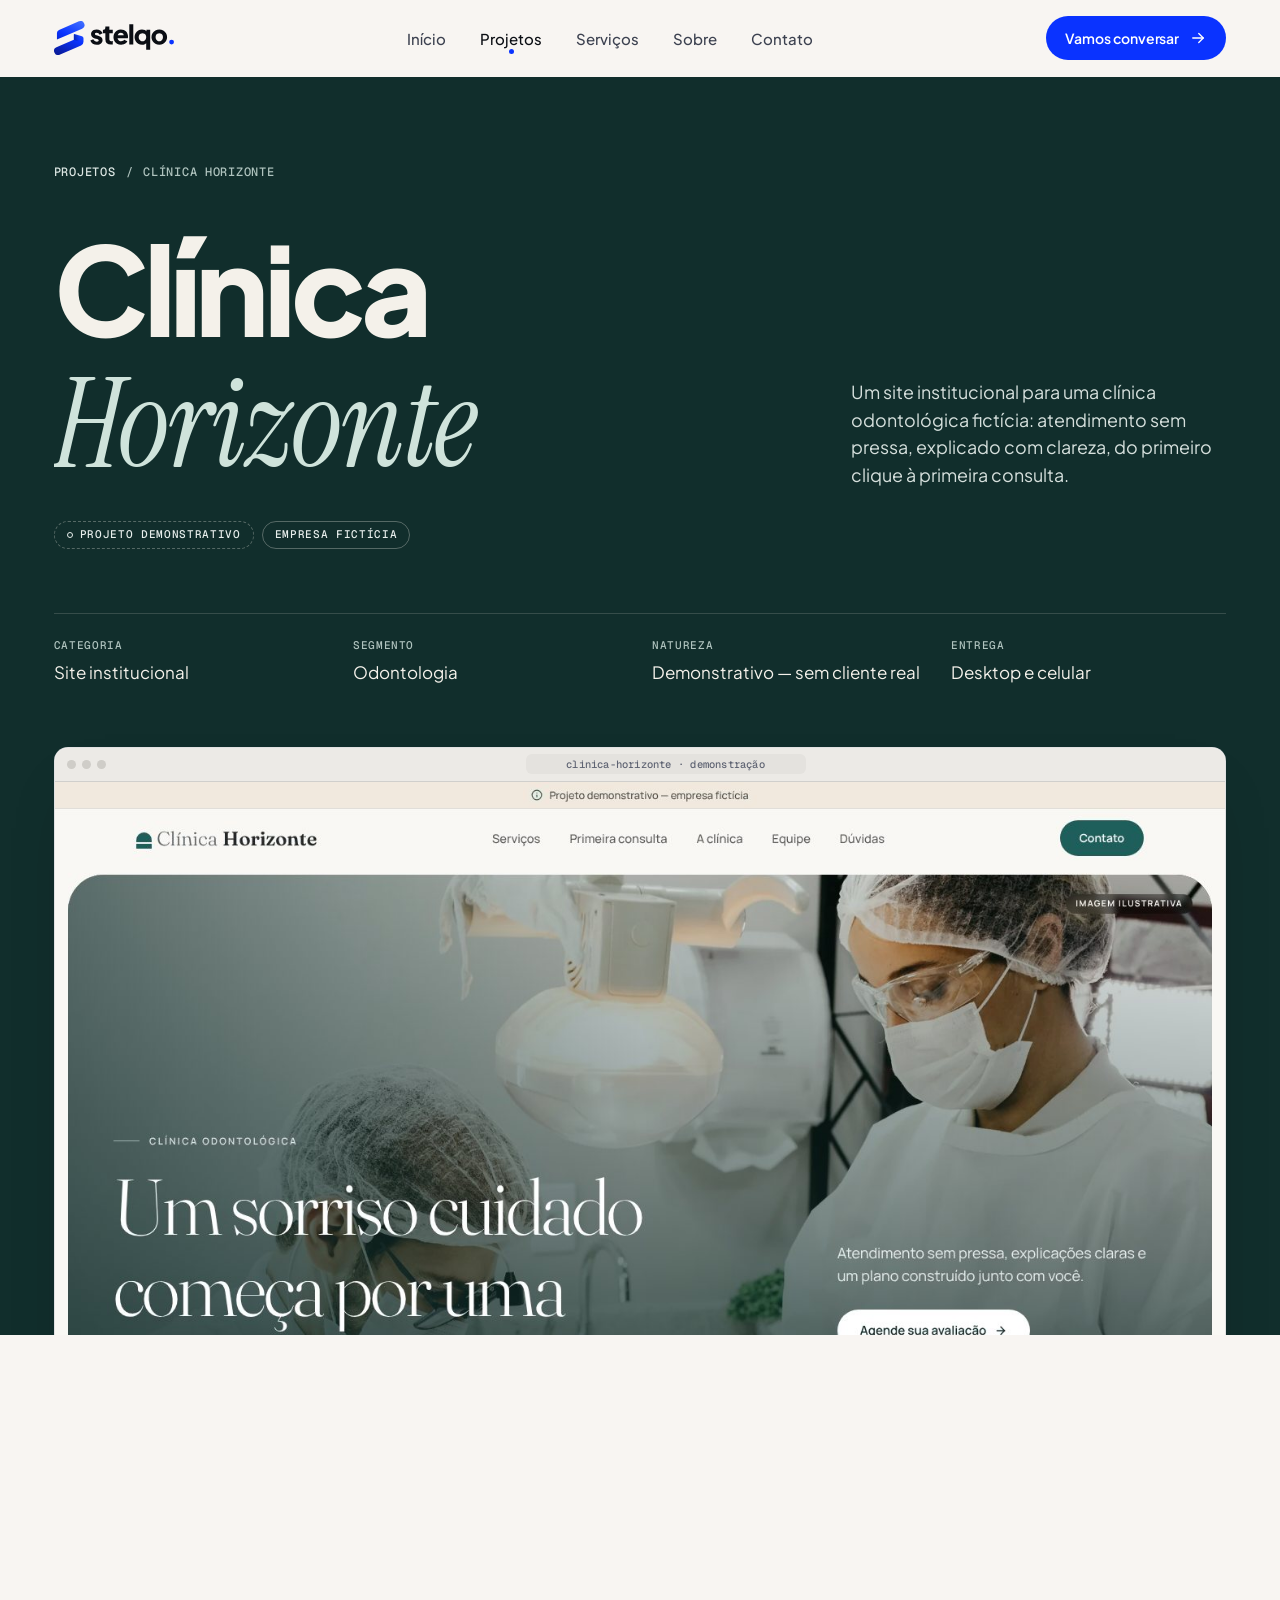
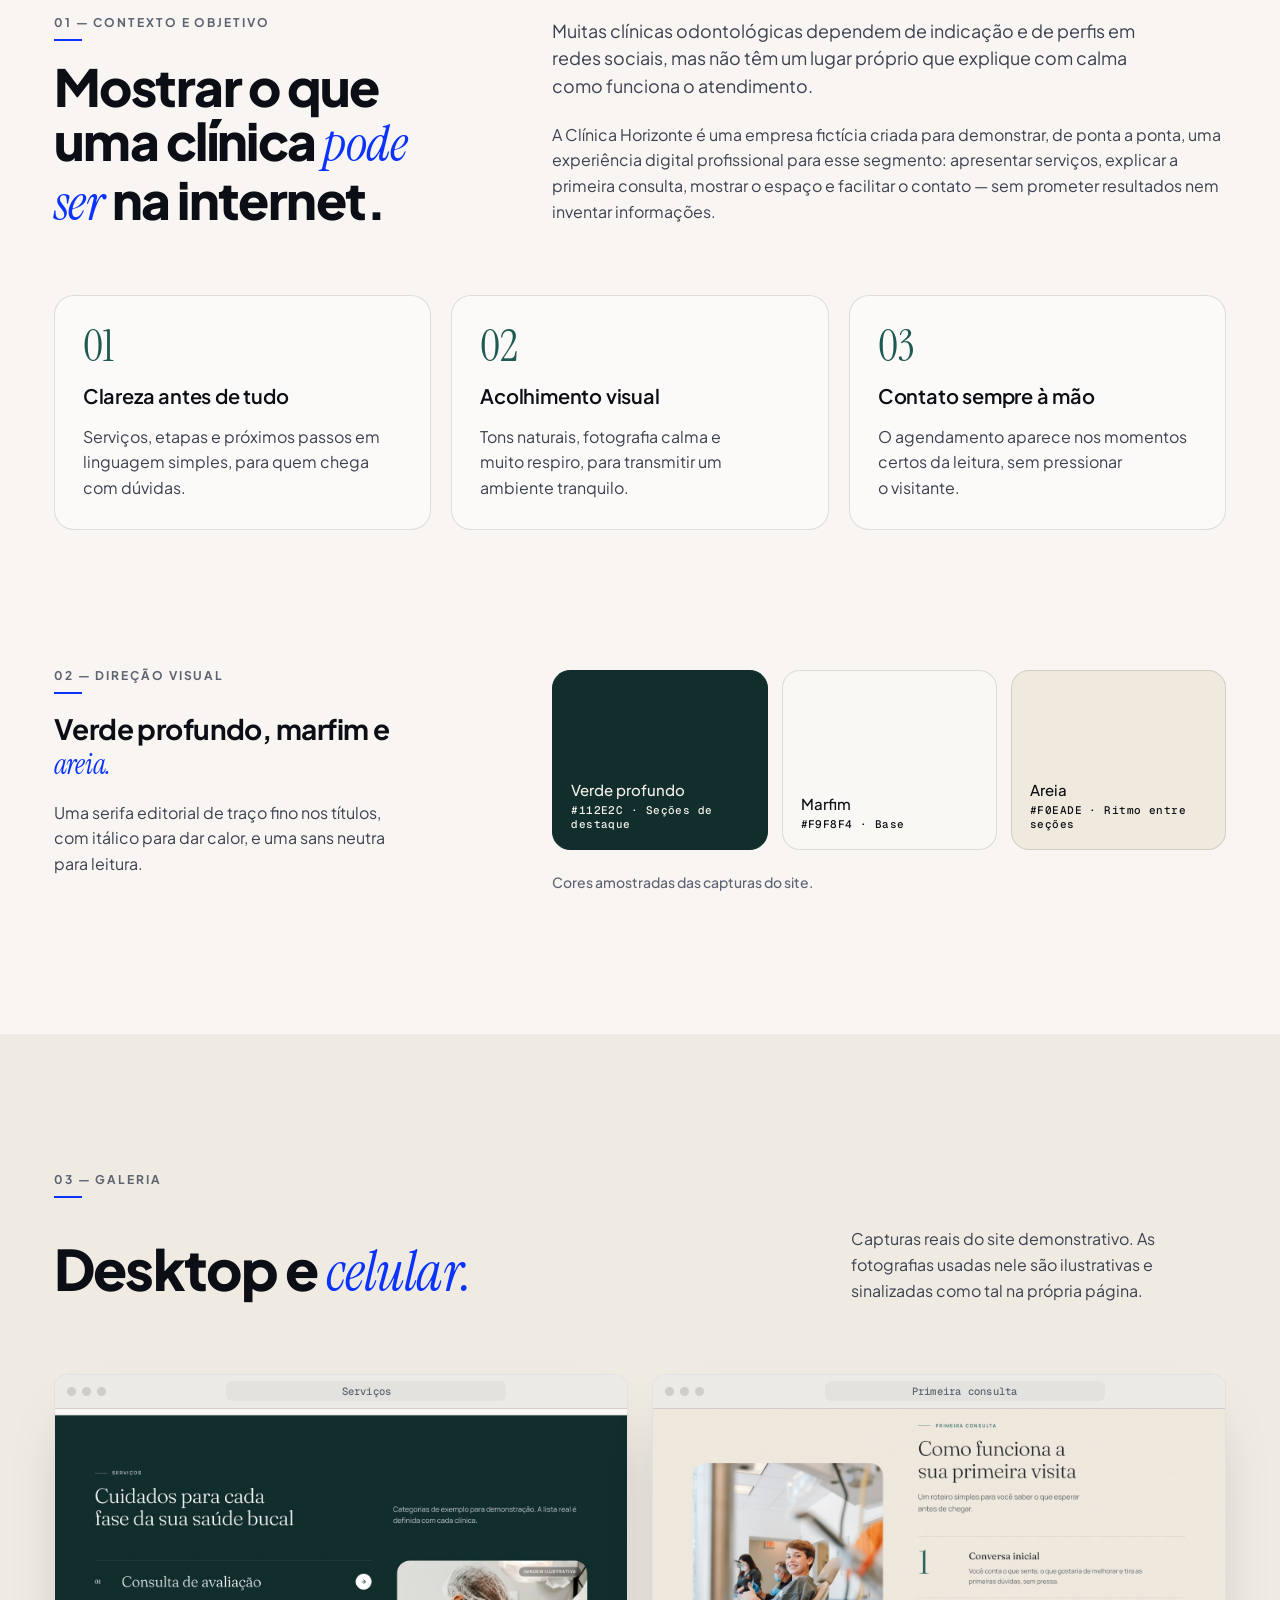
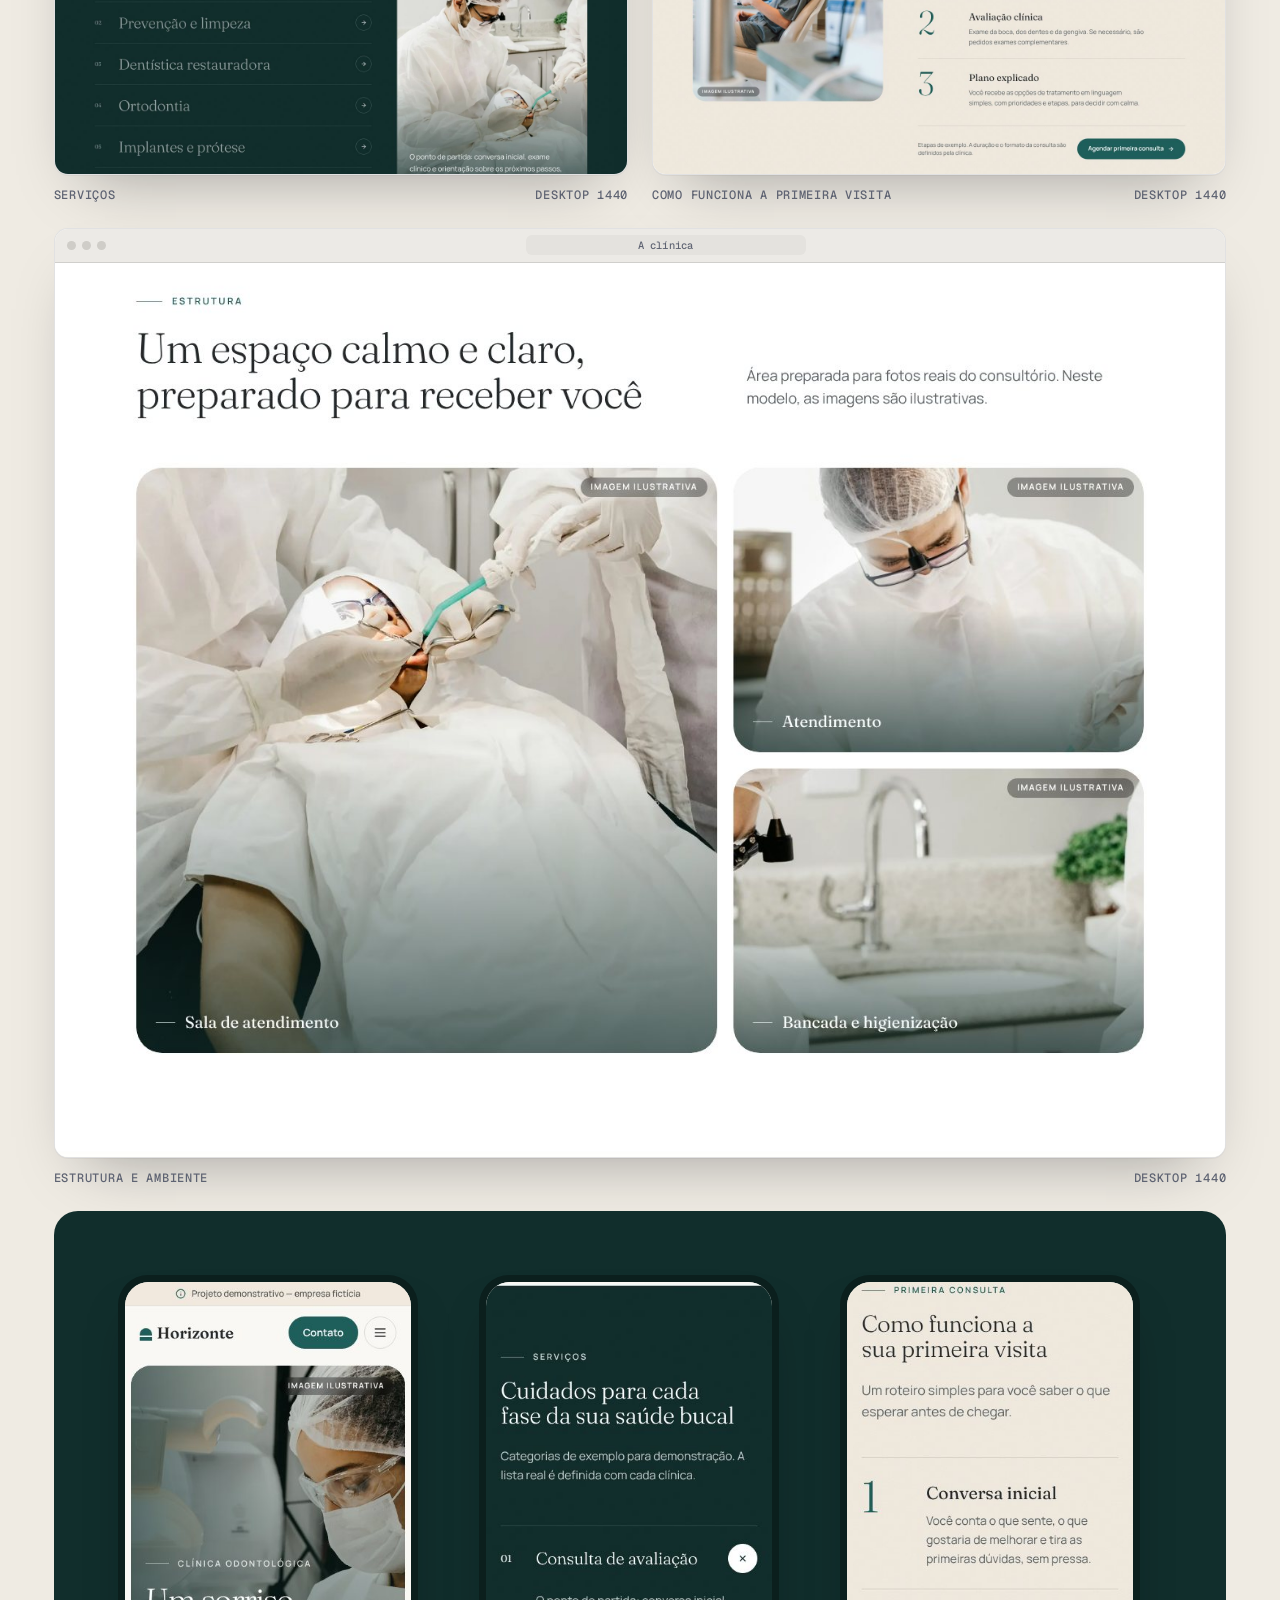
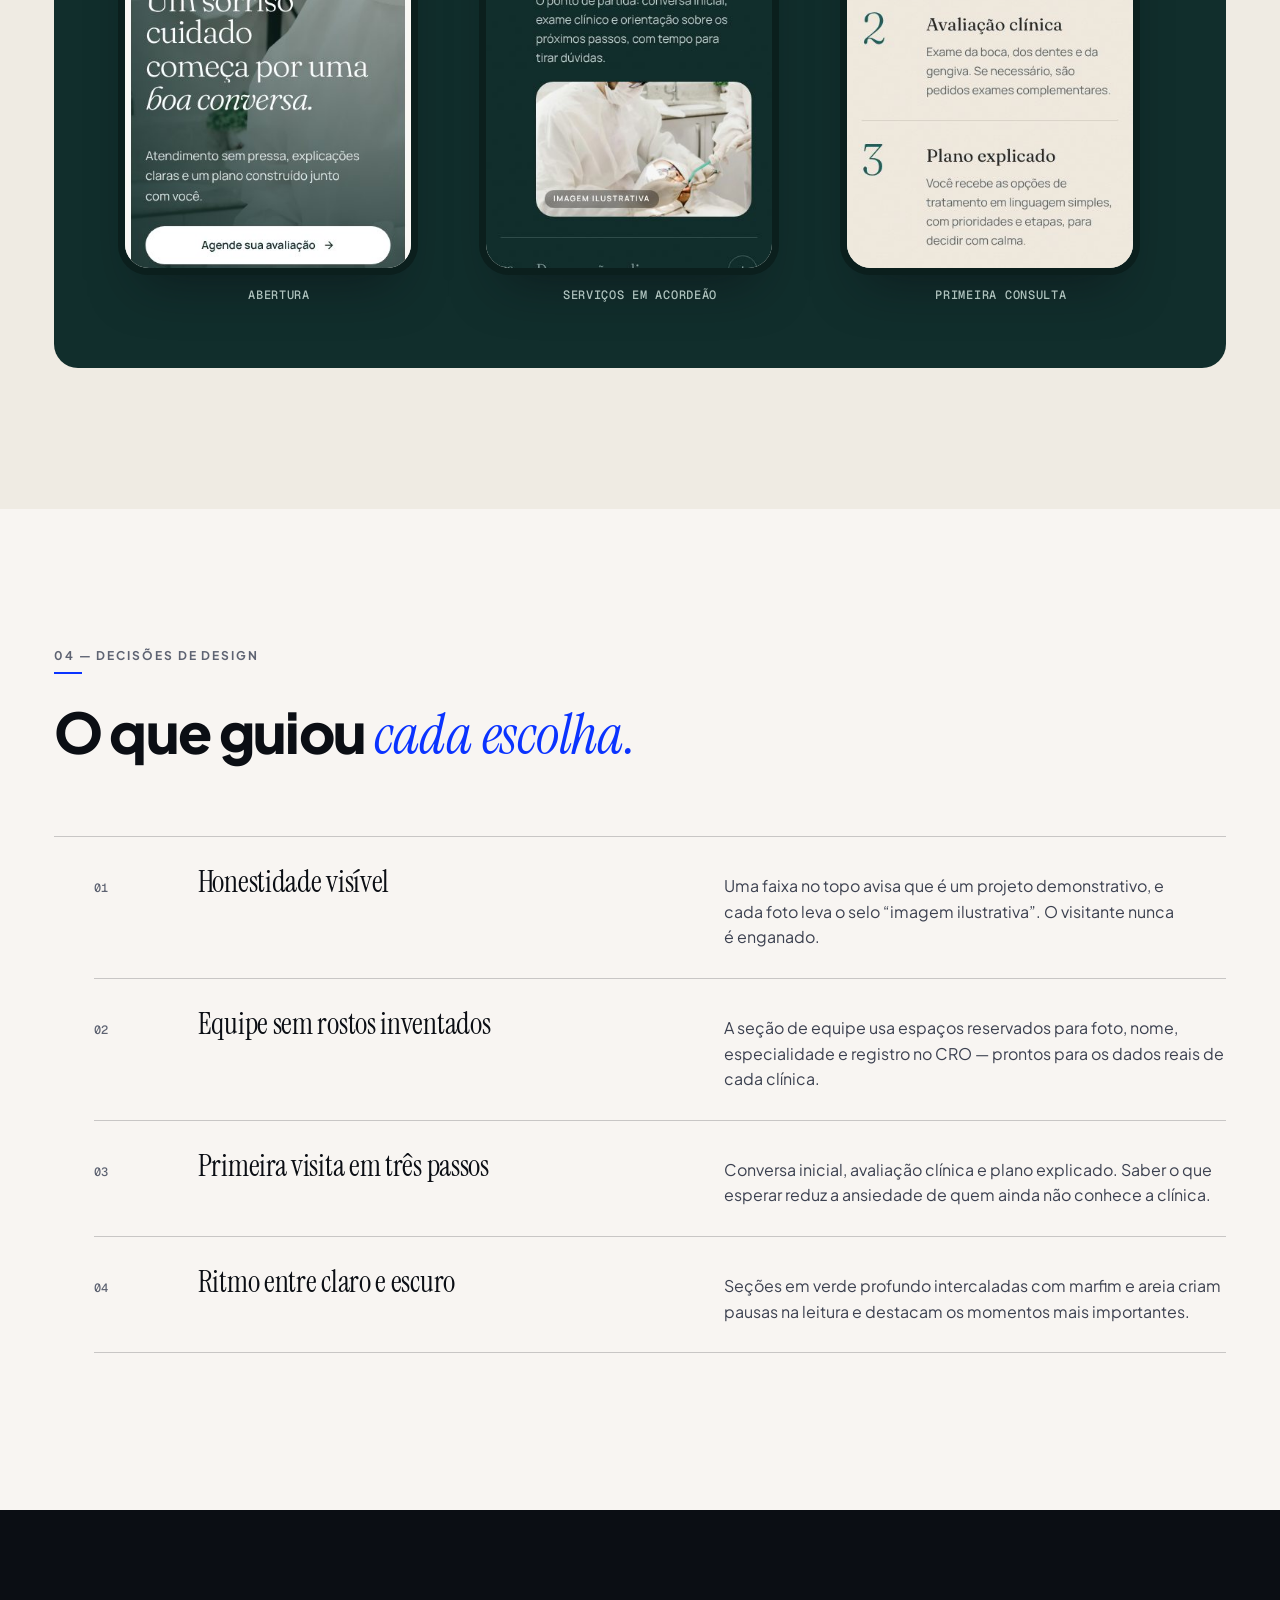
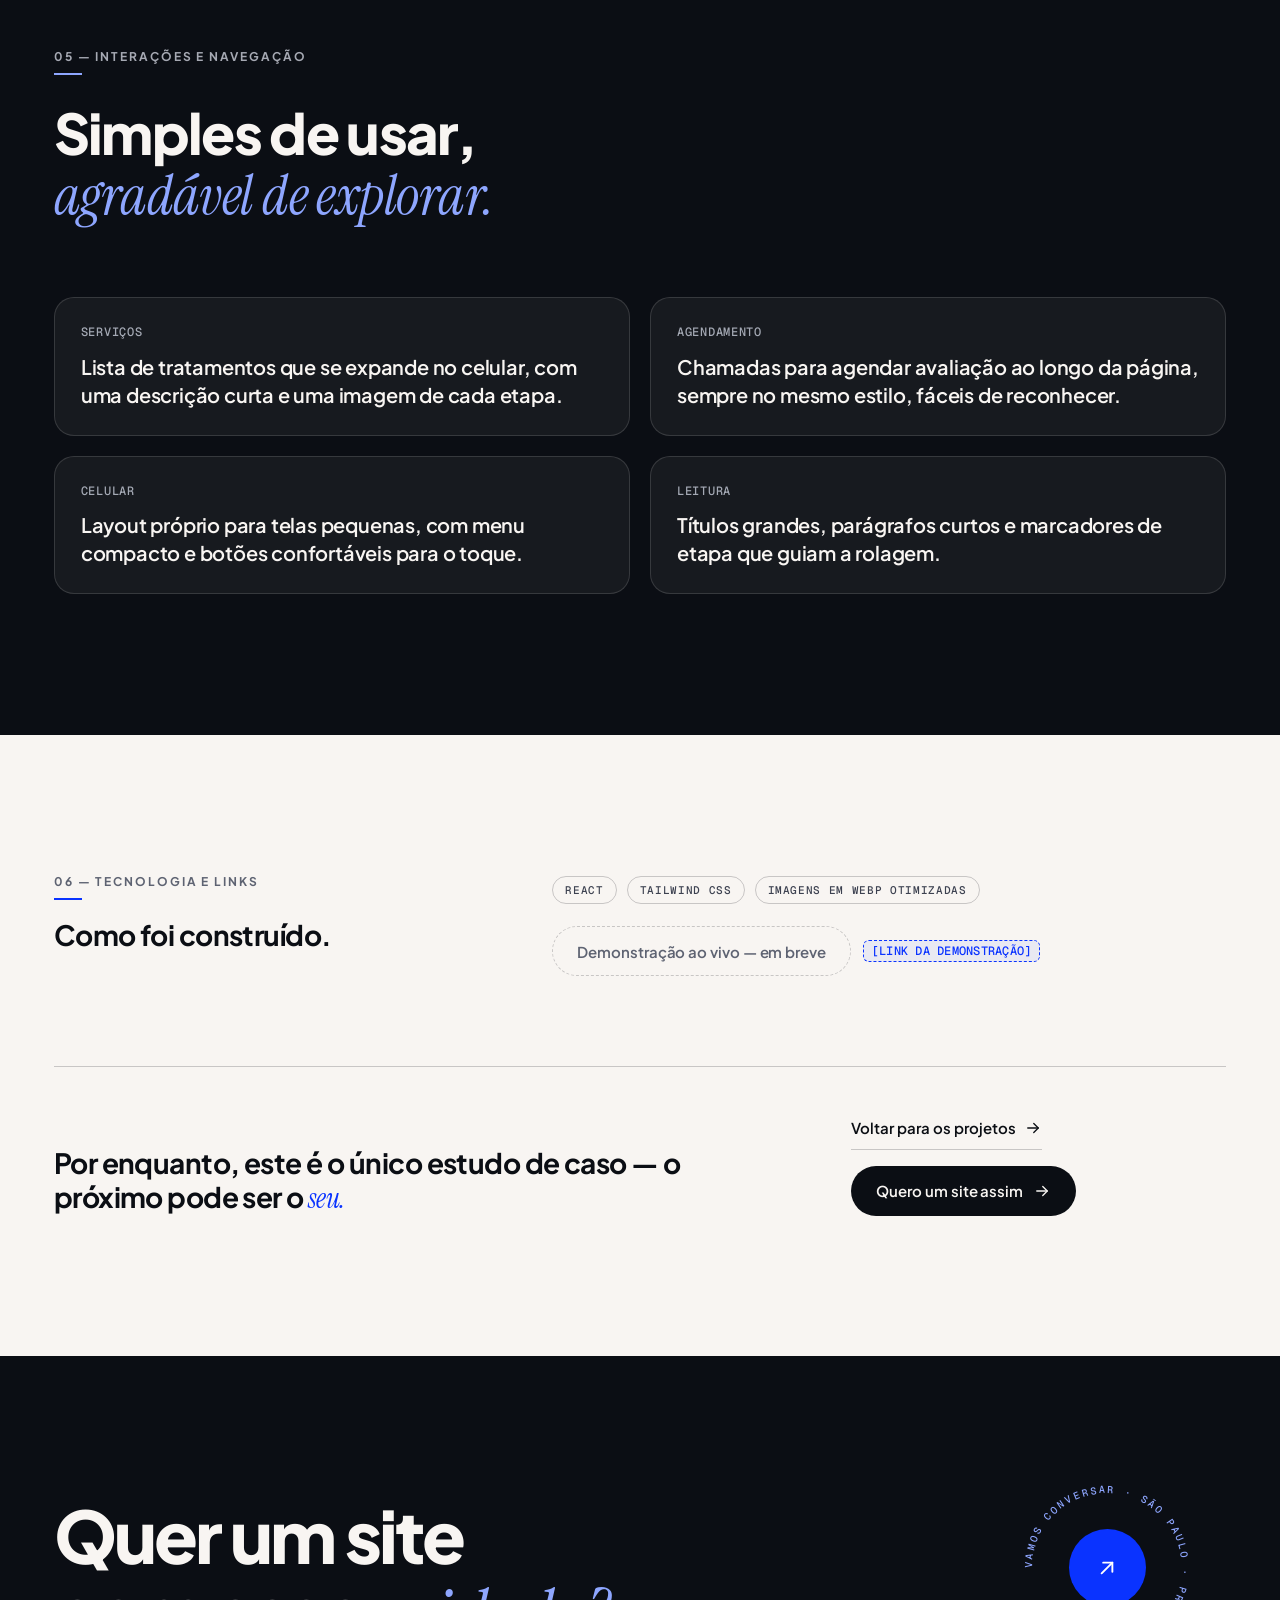
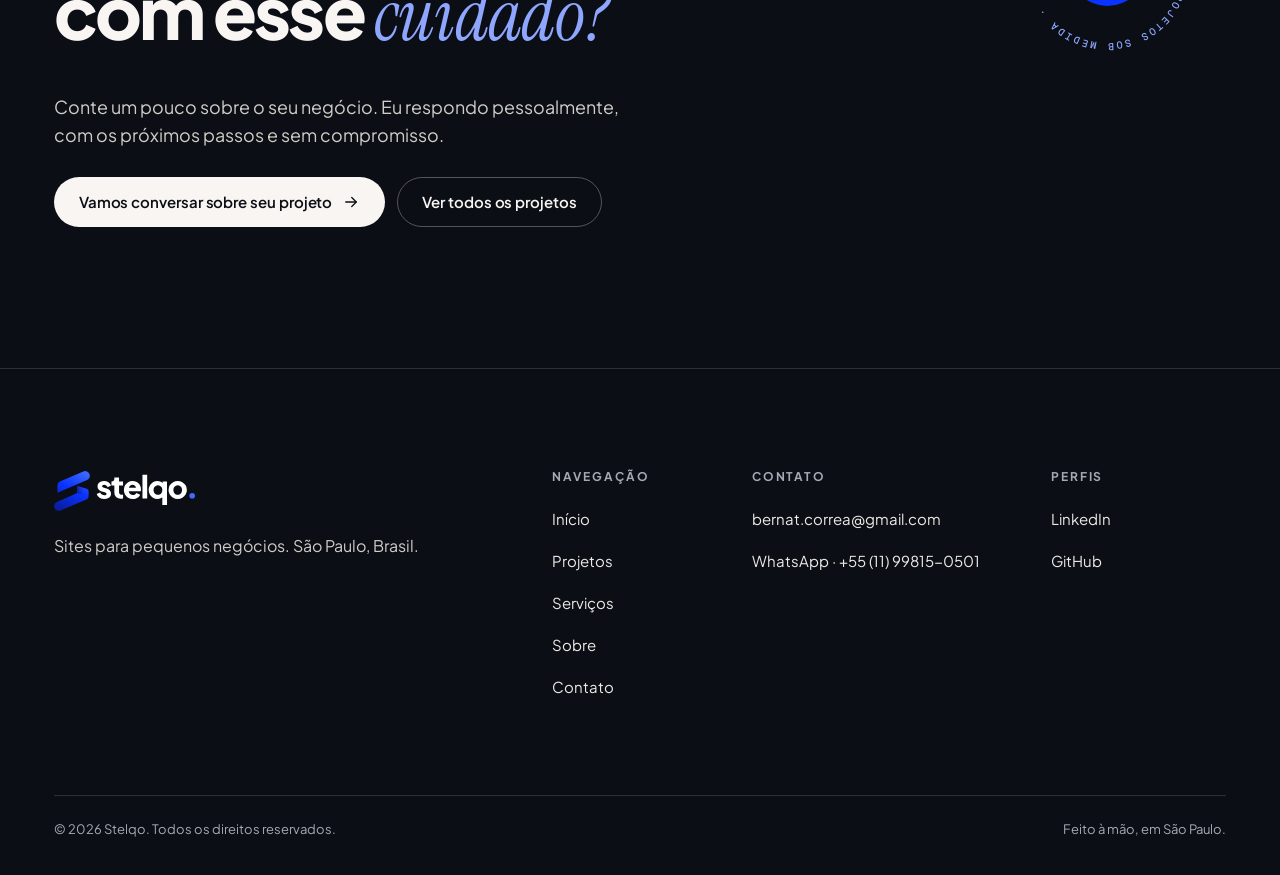
==== commit 9e7a02cd: "feat: um botão azul por tela Botões secundários viram btn-ink (fundo claro) ou btn-paper (.dark). Bo" ====
--- a/clinica-horizonte.html
+++ b/clinica-horizonte.html
@@ -235,7 +235,7 @@
       <p class="h3">Por enquanto, este é o único estudo de caso — o próximo pode ser o <em class="blue">seu.</em></p>
       <div class="np-side">
         <a class="tlink" href="projetos.html">Voltar para os projetos <svg class="ic arr" viewBox="0 0 24 24" aria-hidden="true"><path d="M5 12h14"></path><path d="M13 6l6 6-6 6"></path></svg></a>
-        <a class="btn btn-blue mag" href="contato.html">Quero um site assim <svg class="ic arr" viewBox="0 0 24 24" aria-hidden="true"><path d="M5 12h14"></path><path d="M13 6l6 6-6 6"></path></svg></a>
+        <a class="btn btn-ink mag" href="contato.html">Quero um site assim <svg class="ic arr" viewBox="0 0 24 24" aria-hidden="true"><path d="M5 12h14"></path><path d="M13 6l6 6-6 6"></path></svg></a>
       </div>
     </div>
   </div>
@@ -252,7 +252,7 @@
     <div class="cta-side rv-2">
       <p class="lead">Conte um pouco sobre o seu negócio. Eu respondo pessoalmente, com os próximos passos e sem compromisso.</p>
       <div class="cta-btns">
-        <a class="btn btn-blue mag" href="contato.html">Vamos conversar sobre seu projeto <svg class="ic arr" viewBox="0 0 24 24" aria-hidden="true"><path d="M5 12h14"></path><path d="M13 6l6 6-6 6"></path></svg></a>
+        <a class="btn btn-paper mag" href="contato.html">Vamos conversar sobre seu projeto <svg class="ic arr" viewBox="0 0 24 24" aria-hidden="true"><path d="M5 12h14"></path><path d="M13 6l6 6-6 6"></path></svg></a>
         <a class="btn btn-line" href="projetos.html">Ver todos os projetos</a>
       </div>
     </div>
--- a/assets/css/stelqo.css
+++ b/assets/css/stelqo.css
@@ -64,8 +64,11 @@
 .btn-line:hover{border-color:var(--ink);color:var(--ink)}
 .dark .btn-line{border-color:rgba(248,245,242,.3);color:var(--paper)}
 .dark .btn-line:hover{border-color:var(--paper);color:var(--paper)}
-.btn-paper{background:var(--paper);color:var(--ink)}
-.btn-paper:hover{background:#fff;color:var(--ink)}
+/* .dark a pinta links de --paper; botões sólidos precisam vencer essa regra */
+.btn-paper,.dark .btn-paper{background:var(--paper);color:var(--ink)}
+.btn-paper:hover,.dark .btn-paper:hover{background:#fff;color:var(--ink)}
+.dark .btn-ink,.dark .btn-ink:hover{color:var(--paper)}
+.dark .btn-blue,.dark .btn-blue:hover{color:#fff}
 .mag{transform:translate(var(--tx,0px),var(--ty,0px));transition:transform .35s var(--ease),background-color .2s,color .2s,border-color .2s,box-shadow .25s}
 .tlink{display:inline-flex;align-items:center;gap:8px;font:600 15px/1.2 var(--sans);text-decoration:none;color:var(--ink);padding:12px 0;border-bottom:1px solid var(--line-2);transition:border-color .2s,color .2s}
 .tlink:hover{border-color:var(--blue);color:var(--blue)}
@@ -151,6 +154,7 @@
 .ftr-brand{grid-column:1/span 5;display:flex;flex-direction:column;align-items:flex-start;gap:22px}
 .ftr-col{grid-column:span 2;display:flex;flex-direction:column;gap:6px}
 .ftr-col:first-of-type{grid-column:7/span 2}
+.ftr-col:nth-child(3){grid-column:span 3} /* e-mail cabe numa linha */
 .ftr-col h3{font:700 12px/1 var(--sans);letter-spacing:.16em;text-transform:uppercase;color:var(--d-muted);margin-bottom:12px}
 .ftr-col a{display:inline-flex;align-items:center;min-height:36px;font:400 15px/1.3 var(--sans);text-decoration:none;color:#ECEAE6;word-break:break-word}
 .ftr-col a:hover{color:var(--lav)}
@@ -197,14 +201,14 @@
   .sec-hd .h2{grid-column:1/-1}
   .sec-hd .side{grid-column:1/-1}
   .ftr-brand{grid-column:1/-1}
-  .ftr-col,.ftr-col:first-of-type{grid-column:span 4}
+  .ftr-col,.ftr-col:first-of-type,.ftr-col:nth-child(3){grid-column:span 4}
   .cta-grid .h-display,.cta-grid .cta-side{grid-column:1/-1}
   .ring{position:relative;right:auto;top:auto;margin-bottom:36px}
 }
 @media (max-width: 600px){
   .hdr-in{height:68px}
   .mmenu{inset:68px 0 0 0}
-  .ftr-col,.ftr-col:first-of-type{grid-column:1/-1}
+  .ftr-col,.ftr-col:first-of-type,.ftr-col:nth-child(3){grid-column:1/-1}
   .btn{min-height:52px}
   .cta-btns .btn{width:100%}
 }
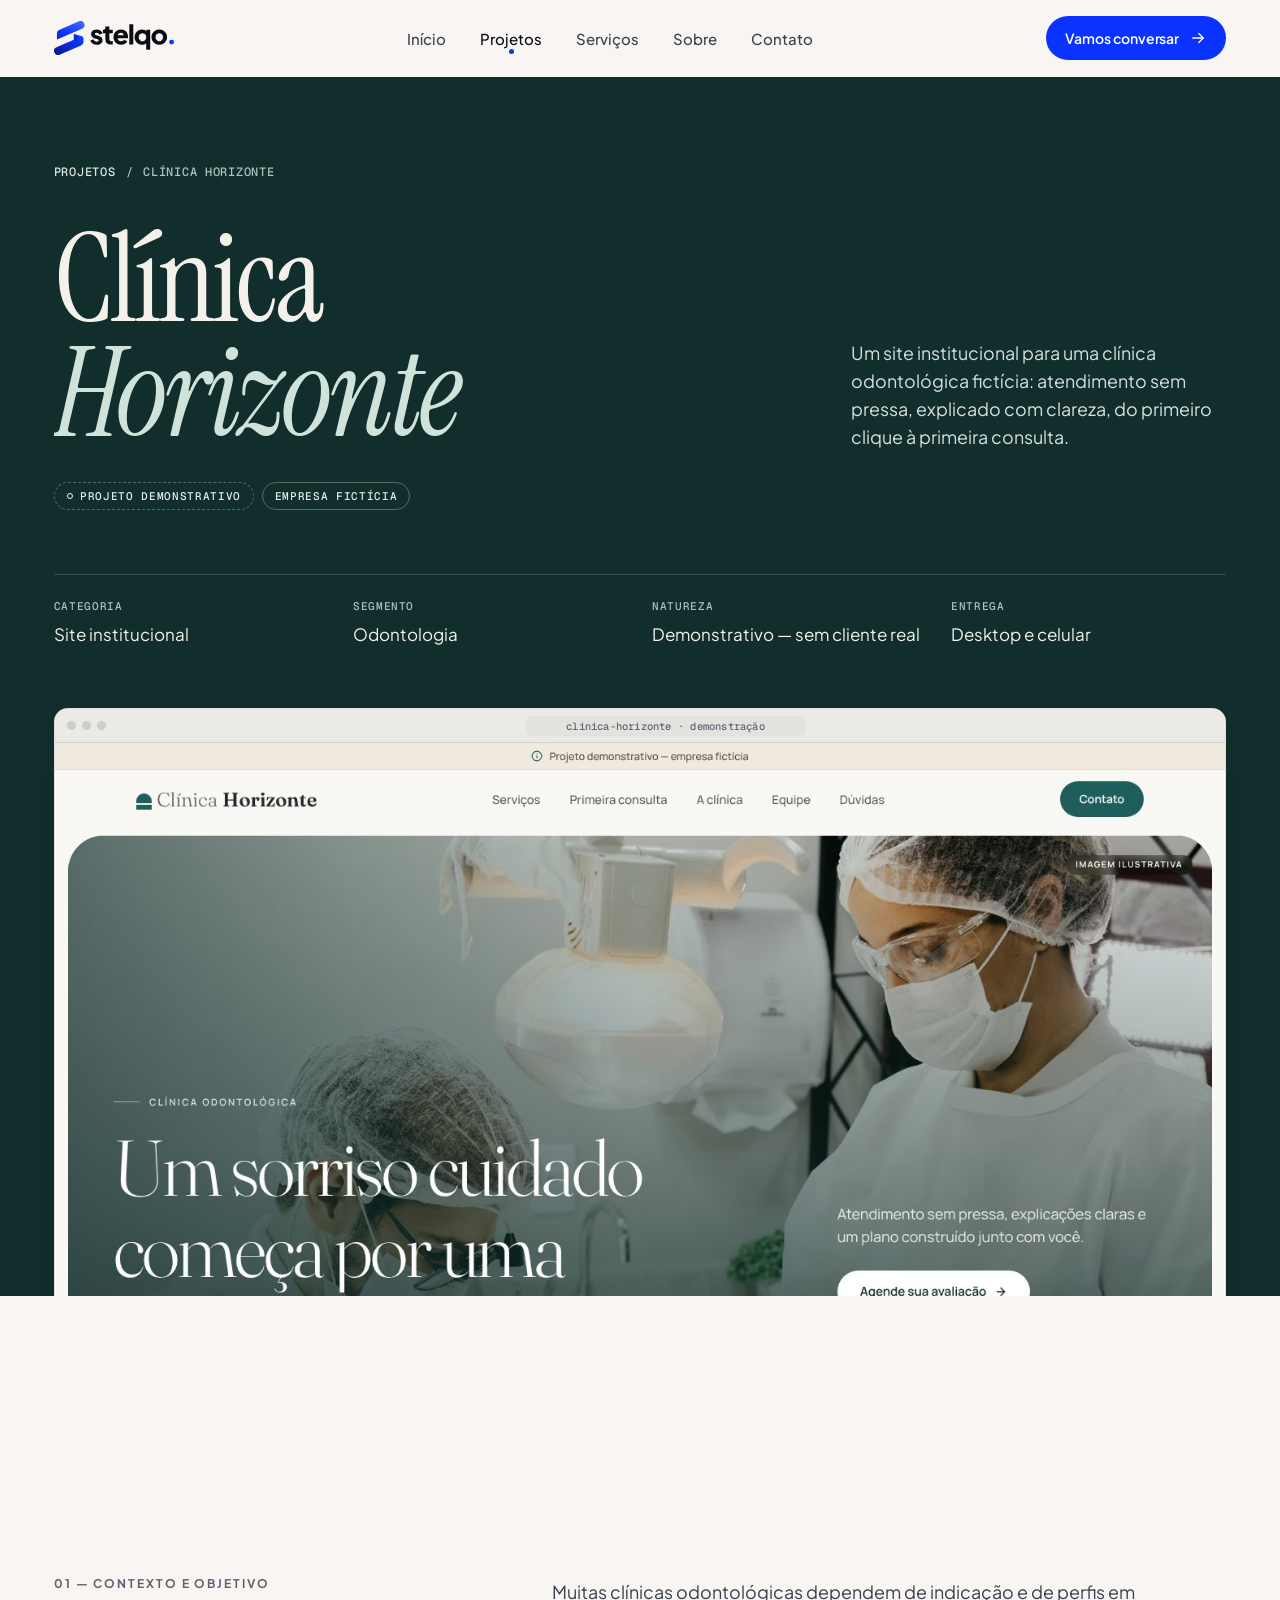
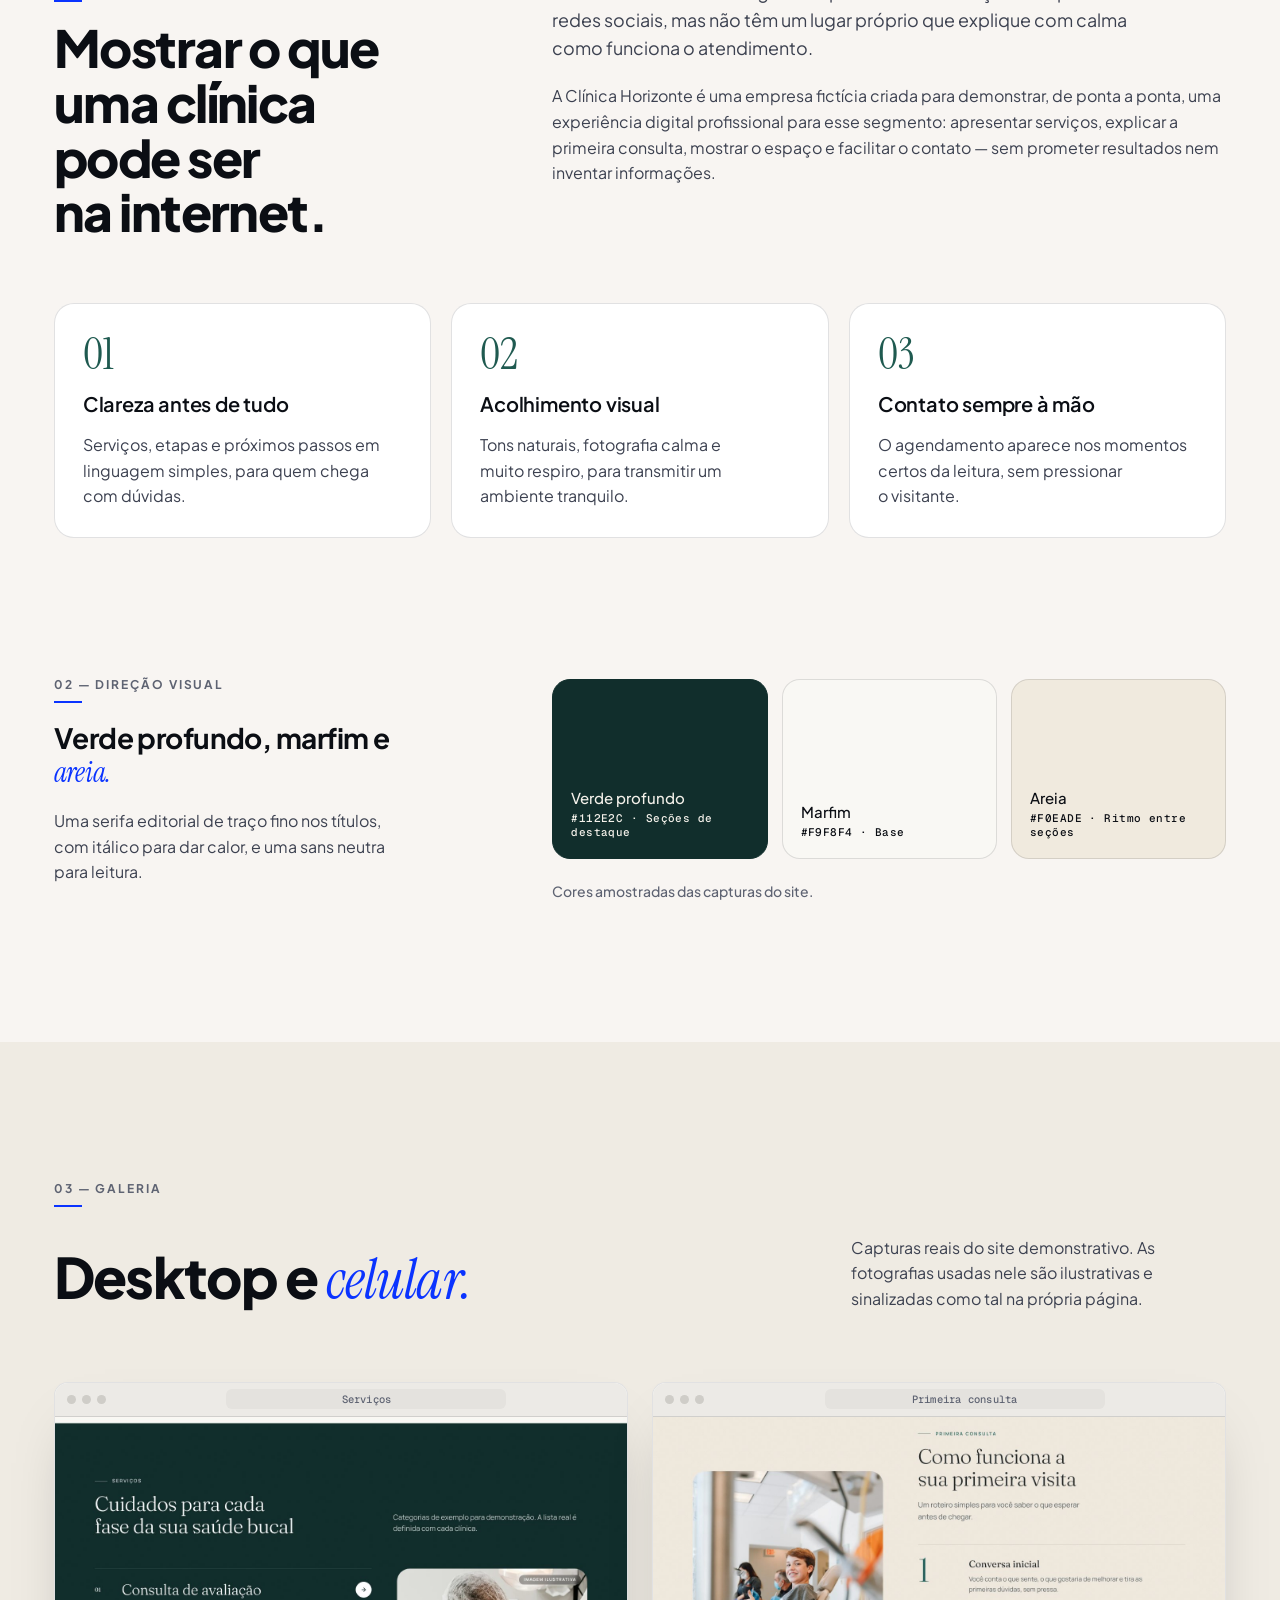
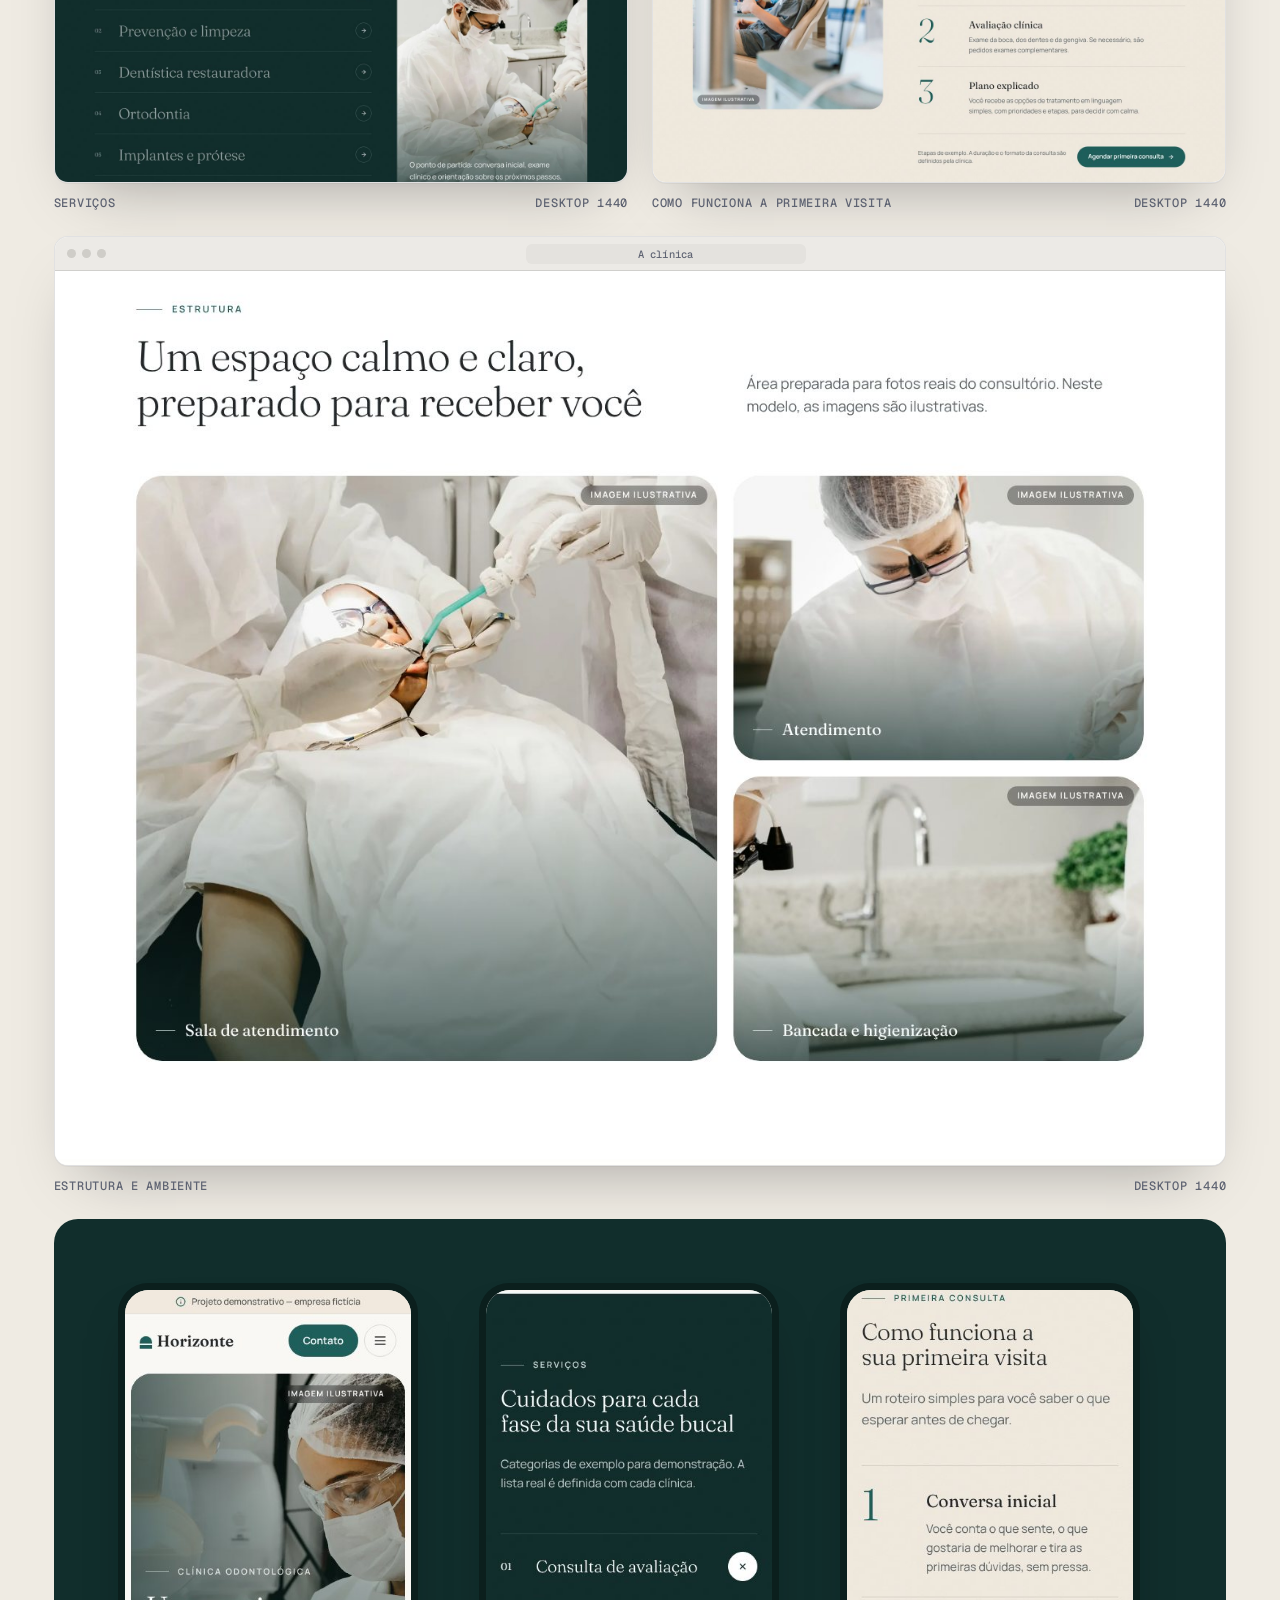
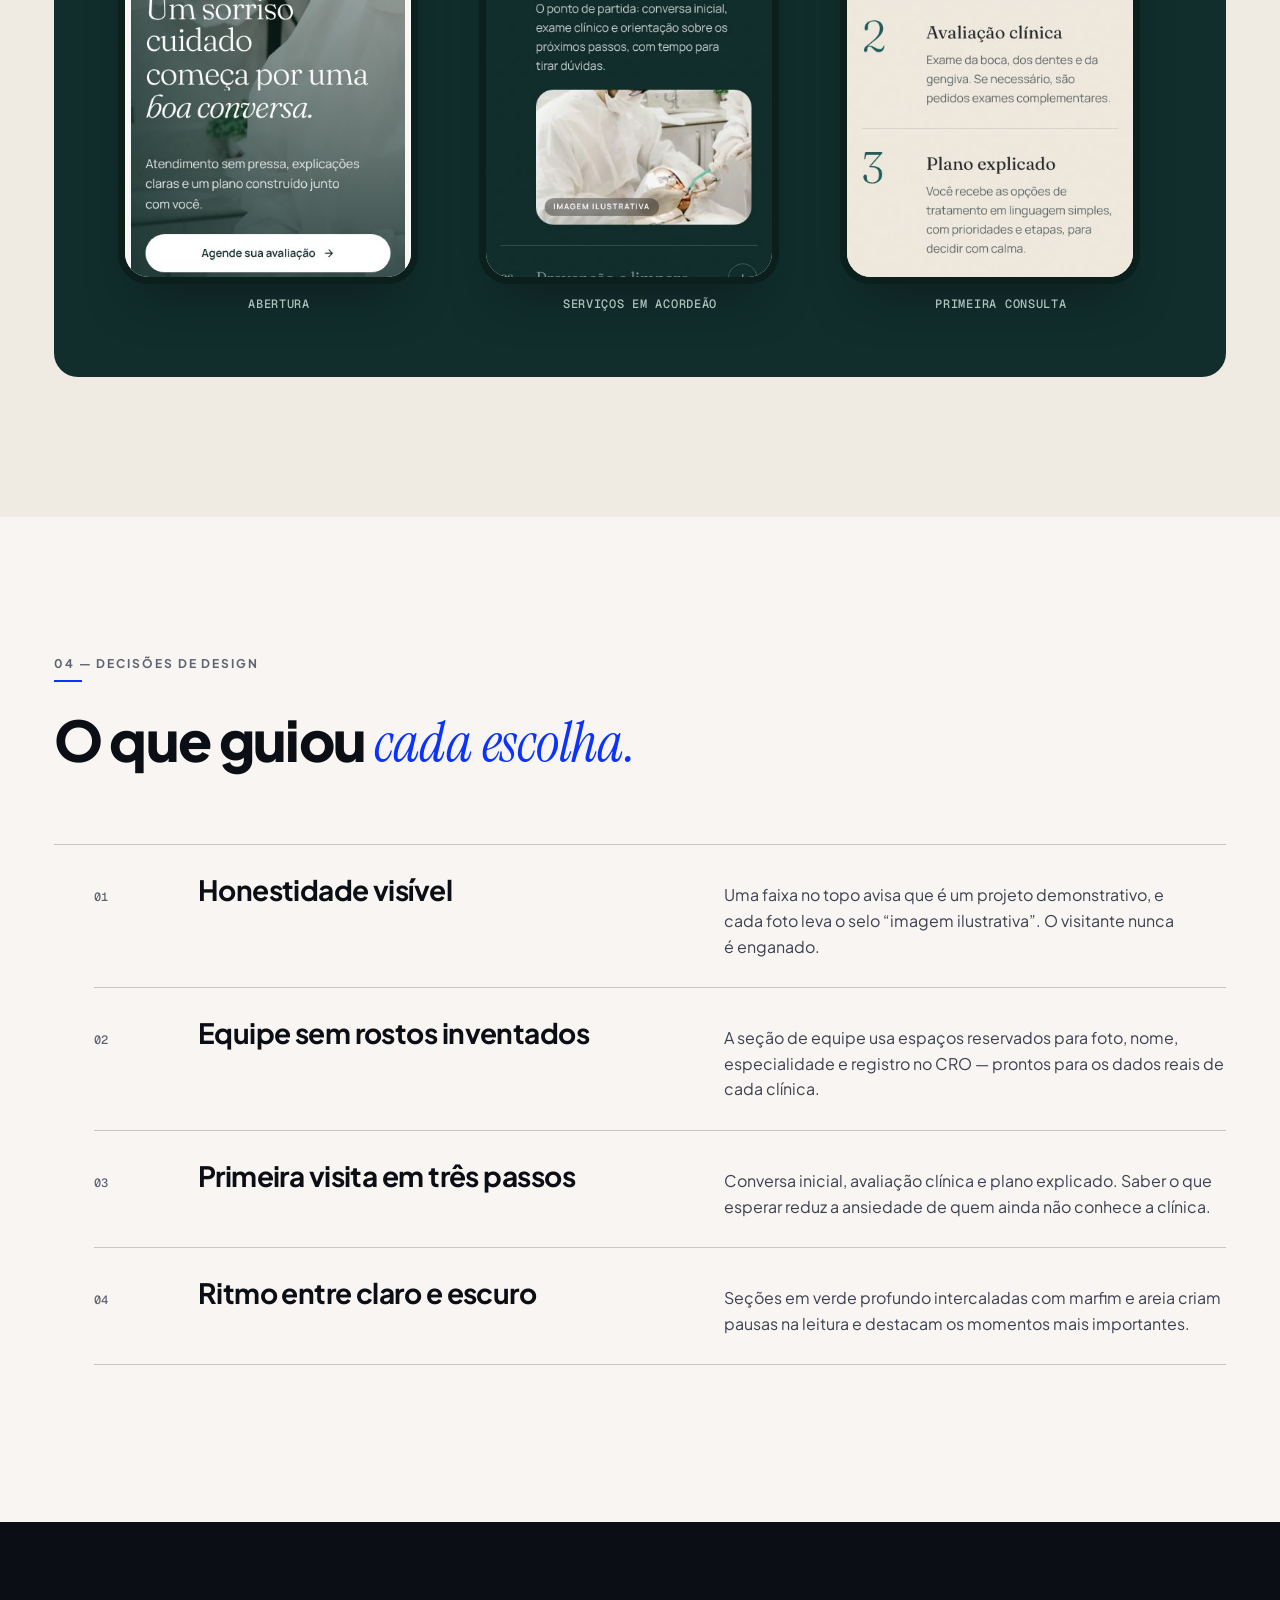
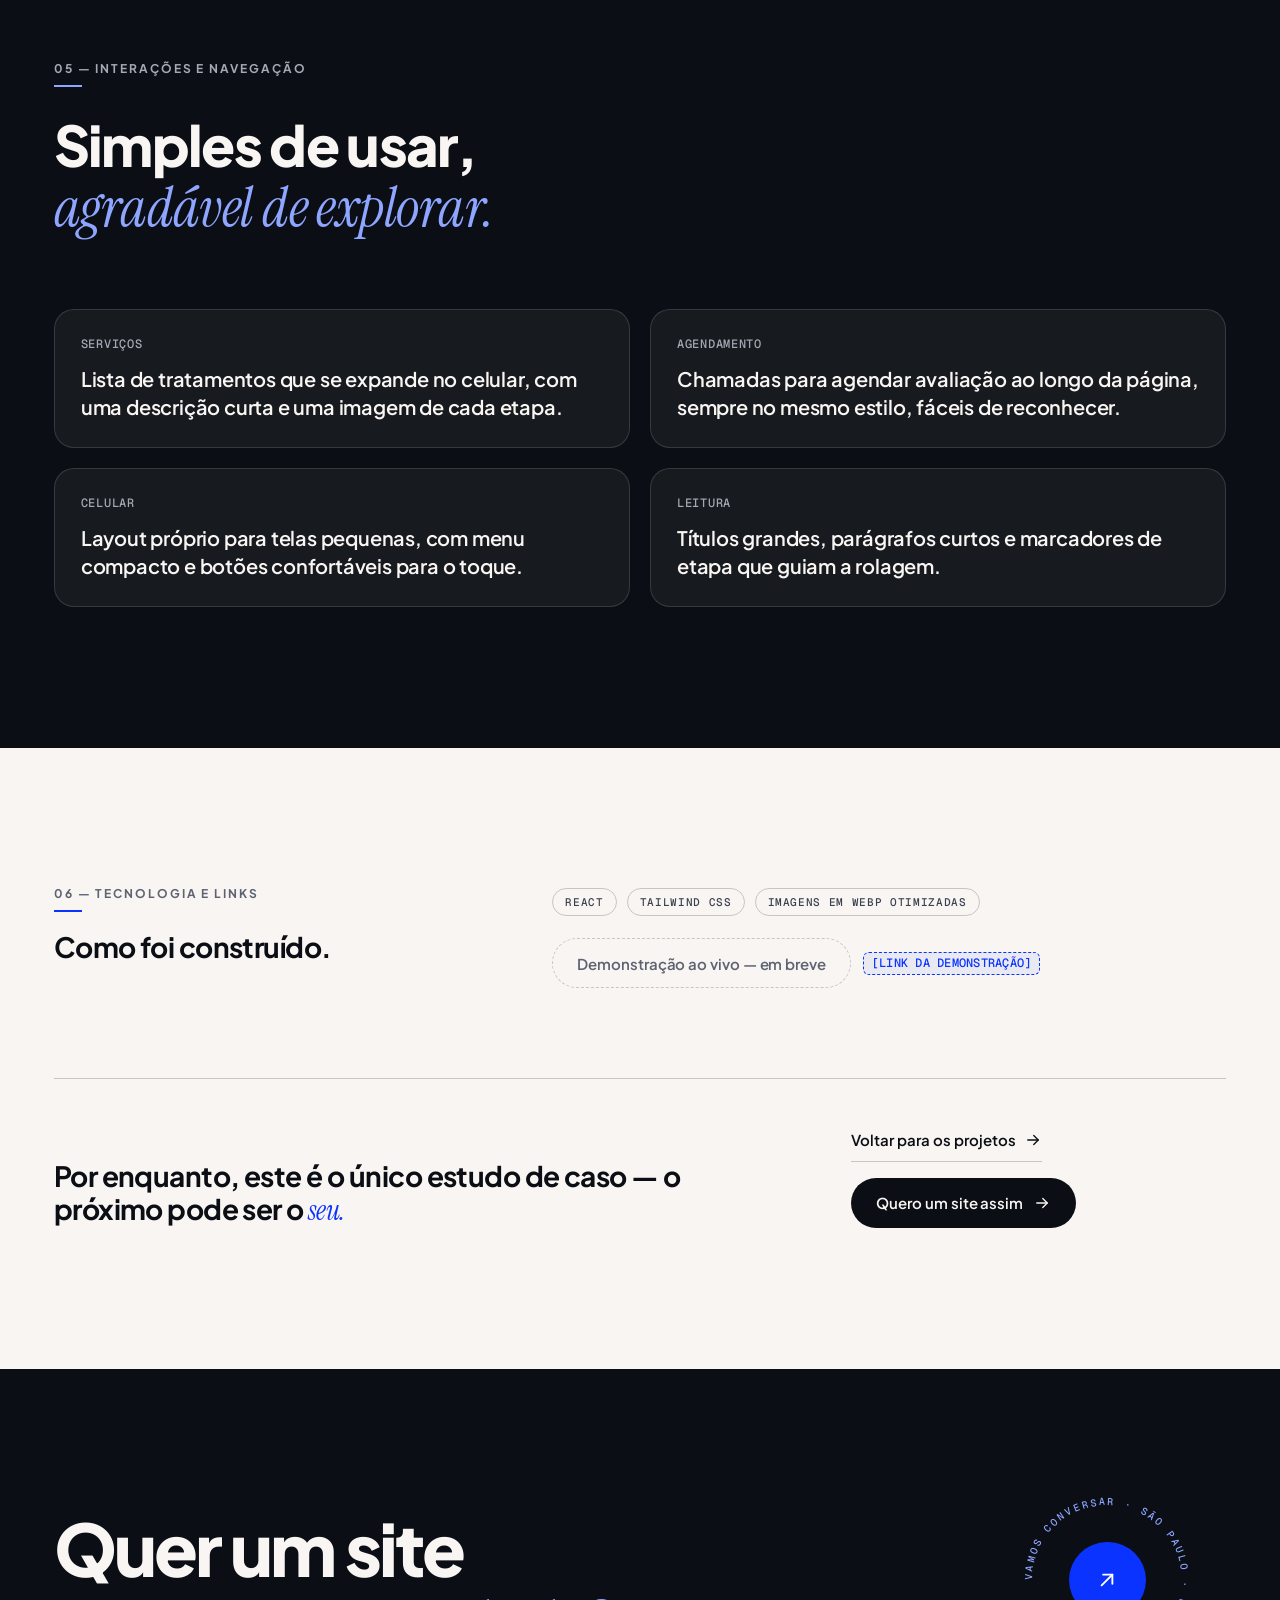
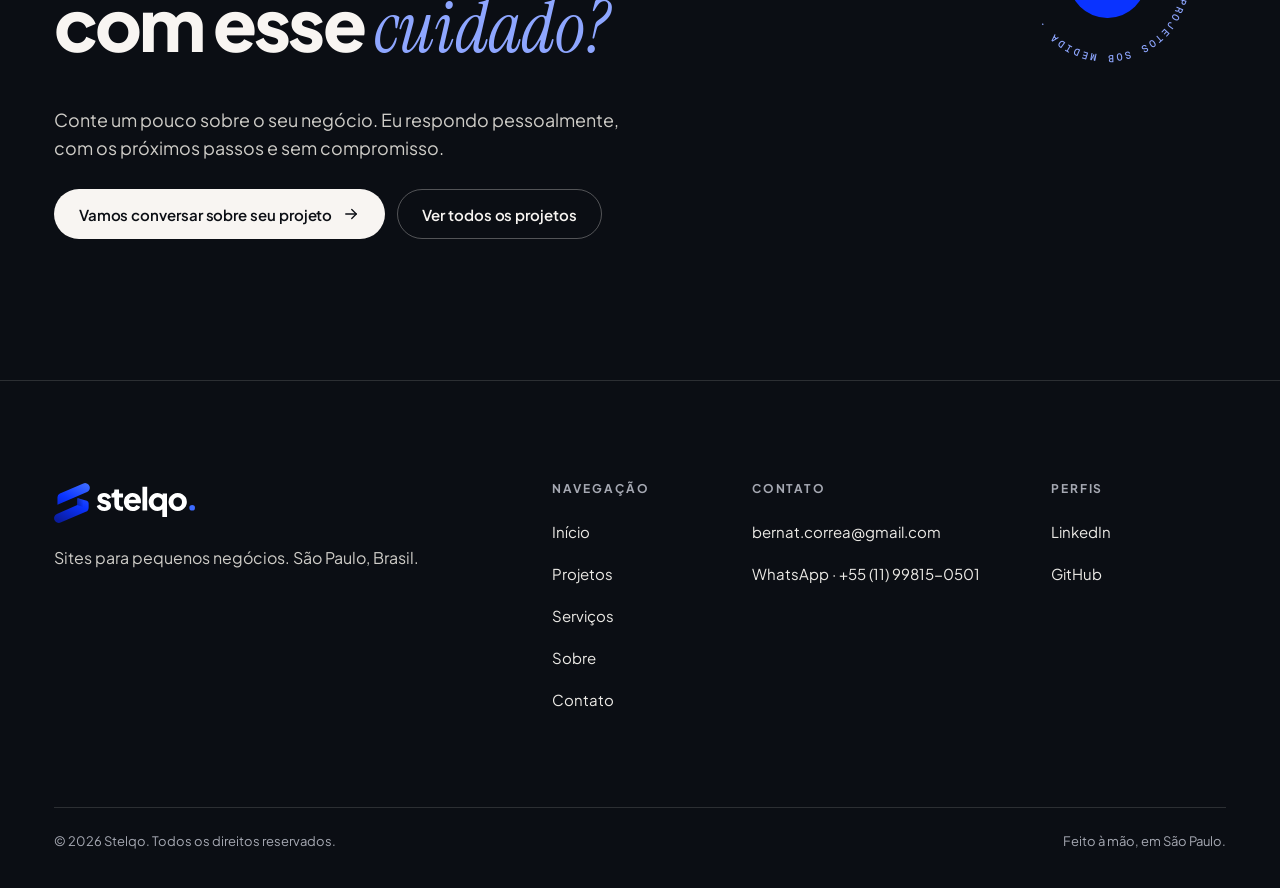
==== commit 68655bb6: "feat: estudo de caso com moldura Stelqo, mock da clínica intacto Co-Authored-By: Claude Opus 5.5 <no" ====
--- a/clinica-horizonte.html
+++ b/clinica-horizonte.html
@@ -22,8 +22,8 @@
 .crumb a:hover{color:#fff}
 .cs-top{display:grid;grid-template-columns:repeat(12,minmax(0,1fr));column-gap:24px;row-gap:32px;align-items:end}
 .cs-top .crumb{grid-column:1/-1}
-.cs-top h1{grid-column:1/span 8;font-size:clamp(56px,9.6vw,160px)}
-.cs-top h1 em{color:#CFE3DB}
+.cs-top h1{grid-column:1/span 8;font-size:clamp(56px,9.6vw,160px);font-family:var(--serif);font-weight:400;line-height:.93;letter-spacing:-.025em}
+.cs-top h1 em{color:#CFE3DB;letter-spacing:inherit}
 .cs-top .cs-lead{grid-column:9/span 4;color:#D5DFDC}
 .cs-tags{grid-column:1/-1;display:flex;flex-wrap:wrap;gap:8px}
 .cs-tags .tag{border-color:rgba(244,241,234,.3);color:#E7EEEC}
@@ -40,8 +40,8 @@
 .cs-two .lbl{grid-column:1/span 4;display:flex;flex-direction:column;gap:18px}
 .cs-two .txt{grid-column:6/span 7;display:flex;flex-direction:column;gap:22px}
 .pillars{display:grid;grid-template-columns:repeat(3,minmax(0,1fr));gap:20px;margin-top:clamp(40px,5vw,64px)}
-.pillar{border:1px solid var(--line);border-radius:20px;padding:28px;display:flex;flex-direction:column;gap:14px;background:#FBFAF8;transition:transform .35s var(--ease),box-shadow .35s var(--ease)}
-.pillar:hover{transform:translateY(-4px);box-shadow:0 30px 50px -36px rgba(24,27,32,.4)}
+.pillar{border:1px solid var(--line);border-radius:20px;padding:28px;display:flex;flex-direction:column;gap:14px;background:#FFF;transition:transform .35s var(--ease),box-shadow .35s var(--ease)}
+.pillar:hover{transform:translateY(-4px);box-shadow:0 30px 50px -36px rgba(11,14,20,.4)}
 .pillar .n{font:400 44px/1 var(--serif);color:#1F5A50}
 .cpal{display:grid;grid-template-columns:repeat(3,minmax(0,1fr));gap:14px}
 .cpal div{height:180px;border-radius:18px;padding:18px;display:flex;flex-direction:column;justify-content:flex-end;gap:4px;border:1px solid var(--line)}
@@ -62,9 +62,9 @@
 .dec{counter-reset:d;display:grid;border-top:1px solid var(--line-2)}
 .dec li{display:grid;grid-template-columns:80px repeat(2,minmax(0,1fr));gap:24px;padding:28px 0;border-bottom:1px solid var(--line-2);align-items:baseline}
 .dec li::before{counter-increment:d;content:"0" counter(d);font:500 12px/1 var(--mono);color:var(--muted)}
-.dec h3{font:400 30px/1.1 var(--serif);letter-spacing:-.01em}
+.dec h3{font:700 clamp(24px,2.4vw,28px)/1.2 var(--sans);letter-spacing:-.02em}
 .ix{display:grid;grid-template-columns:repeat(2,minmax(0,1fr));gap:20px}
-.ix div{padding:26px;border-radius:20px;background:rgba(245,243,239,.05);border:1px solid var(--d-line);display:flex;flex-direction:column;gap:12px}
+.ix div{padding:26px;border-radius:20px;background:rgba(248,245,242,.05);border:1px solid var(--d-line);display:flex;flex-direction:column;gap:12px}
 .tech{display:flex;flex-wrap:wrap;gap:10px}
 .cs-links{display:flex;flex-wrap:wrap;gap:12px;align-items:center}
 .btn-off{border:1px dashed var(--line-2);color:var(--muted);cursor:not-allowed;background:transparent}
@@ -141,7 +141,7 @@
 <section class="sec cs-after" aria-labelledby="ctx-t">
   <div class="wrap">
     <div class="cs-two">
-      <div class="lbl"><p class="eyebrow">01 — Contexto e objetivo</p><h2 class="h2 rv" id="ctx-t" style="font-size: clamp(36px, 4vw, 60px)">Mostrar o que uma clínica <em>pode ser</em> na internet.</h2></div>
+      <div class="lbl"><p class="eyebrow">01 — Contexto e objetivo</p><h2 class="h2 rv" id="ctx-t" style="font-size: clamp(36px, 4vw, 60px)">Mostrar o que uma clínica pode ser na internet.</h2></div>
       <div class="txt rv-2">
         <p class="lead">Muitas clínicas odontológicas dependem de indicação e de perfis em redes sociais, mas não têm um lugar próprio que explique com calma como funciona o atendimento.</p>
         <p class="body">A Clínica Horizonte é uma empresa fictícia criada para demonstrar, de ponta a ponta, uma experiência digital profissional para esse segmento: apresentar serviços, explicar a primeira consulta, mostrar o espaço e facilitar o contato — sem prometer resultados nem inventar informações.</p>
@@ -211,10 +211,10 @@
       <h2 class="h2 rv" id="ix-t">Simples de usar, <em class="lav">agradável de explorar.</em></h2>
     </div>
     <div class="ix">
-      <div class="rv"><span class="mono" style="color: #A4A9B4">Serviços</span><p class="h4">Lista de tratamentos que se expande no celular, com uma descrição curta e uma imagem de cada etapa.</p></div>
-      <div class="rv-2"><span class="mono" style="color: #A4A9B4">Agendamento</span><p class="h4">Chamadas para agendar avaliação ao longo da página, sempre no mesmo estilo, fáceis de reconhecer.</p></div>
-      <div class="rv"><span class="mono" style="color: #A4A9B4">Celular</span><p class="h4">Layout próprio para telas pequenas, com menu compacto e botões confortáveis para o toque.</p></div>
-      <div class="rv-2"><span class="mono" style="color: #A4A9B4">Leitura</span><p class="h4">Títulos grandes, parágrafos curtos e marcadores de etapa que guiam a rolagem.</p></div>
+      <div class="rv"><span class="mono" style="color: var(--d-muted)">Serviços</span><p class="h4">Lista de tratamentos que se expande no celular, com uma descrição curta e uma imagem de cada etapa.</p></div>
+      <div class="rv-2"><span class="mono" style="color: var(--d-muted)">Agendamento</span><p class="h4">Chamadas para agendar avaliação ao longo da página, sempre no mesmo estilo, fáceis de reconhecer.</p></div>
+      <div class="rv"><span class="mono" style="color: var(--d-muted)">Celular</span><p class="h4">Layout próprio para telas pequenas, com menu compacto e botões confortáveis para o toque.</p></div>
+      <div class="rv-2"><span class="mono" style="color: var(--d-muted)">Leitura</span><p class="h4">Títulos grandes, parágrafos curtos e marcadores de etapa que guiam a rolagem.</p></div>
     </div>
   </div>
 </section>
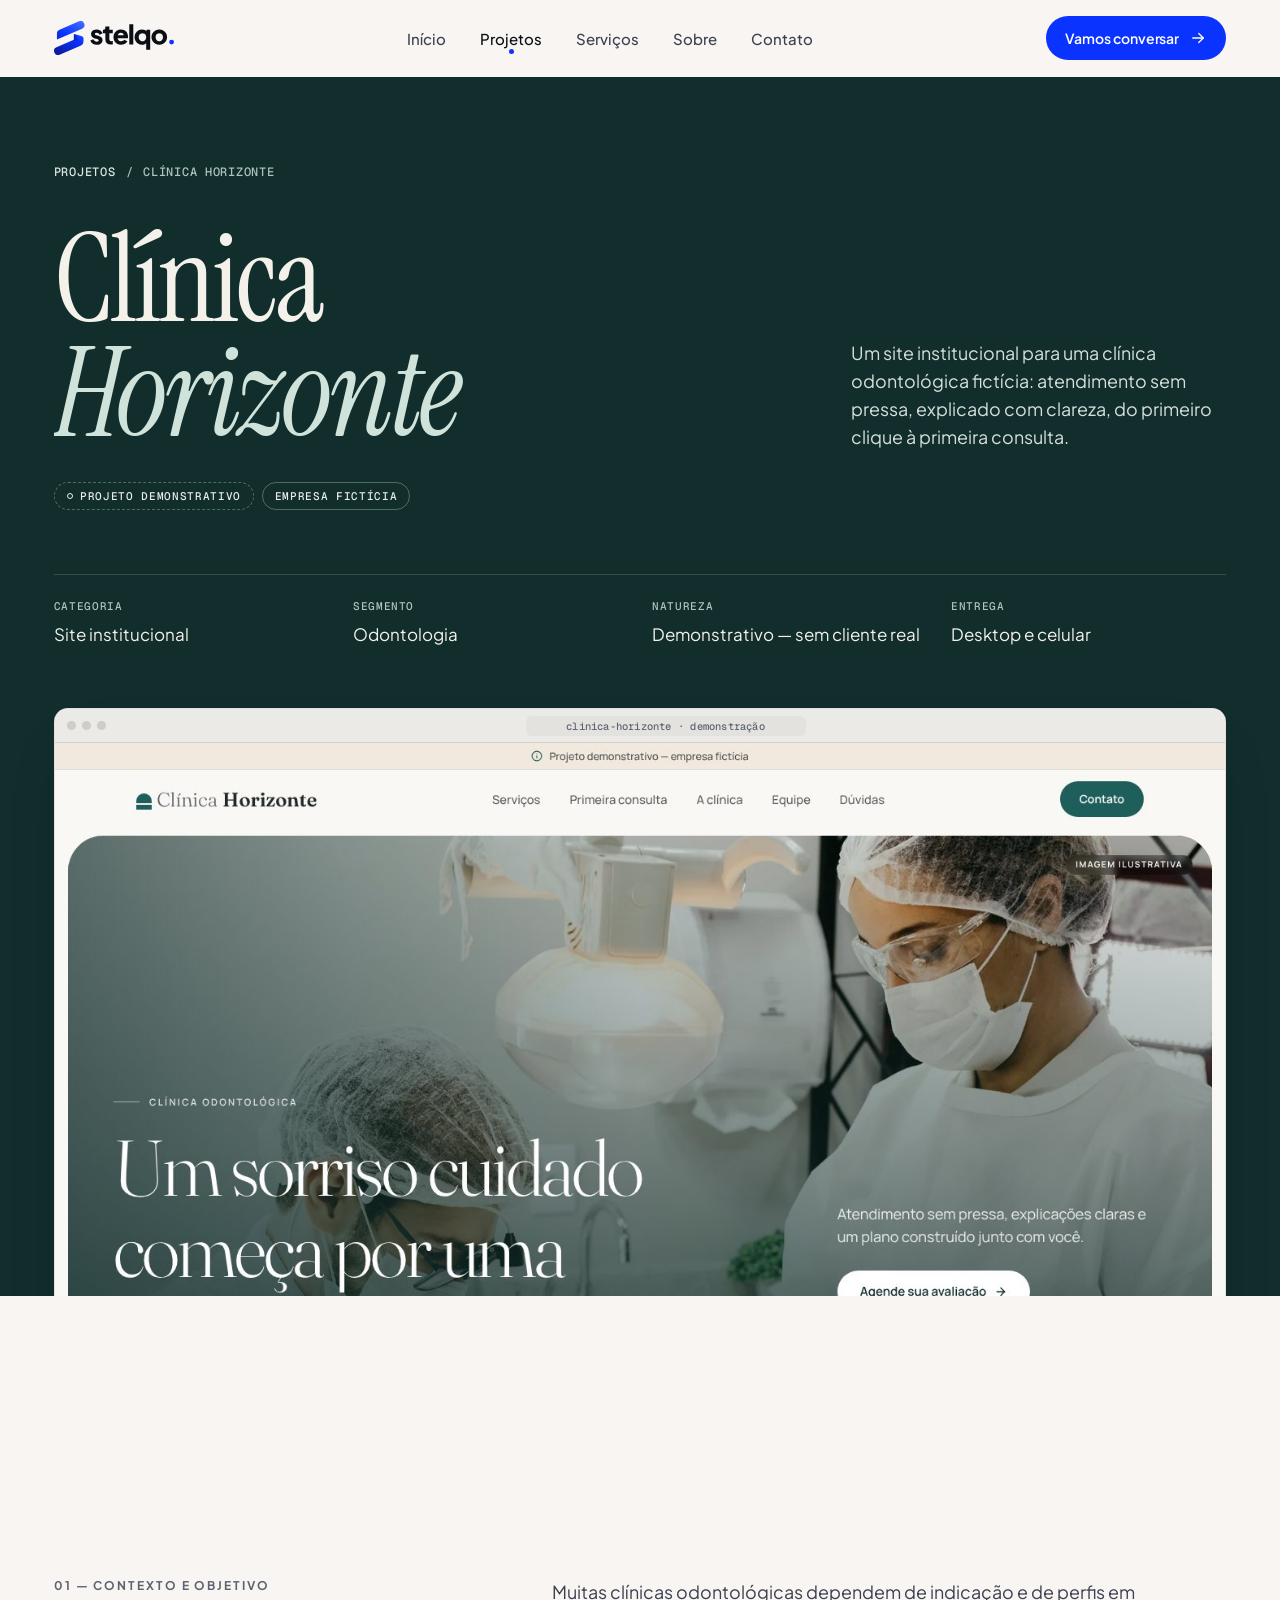
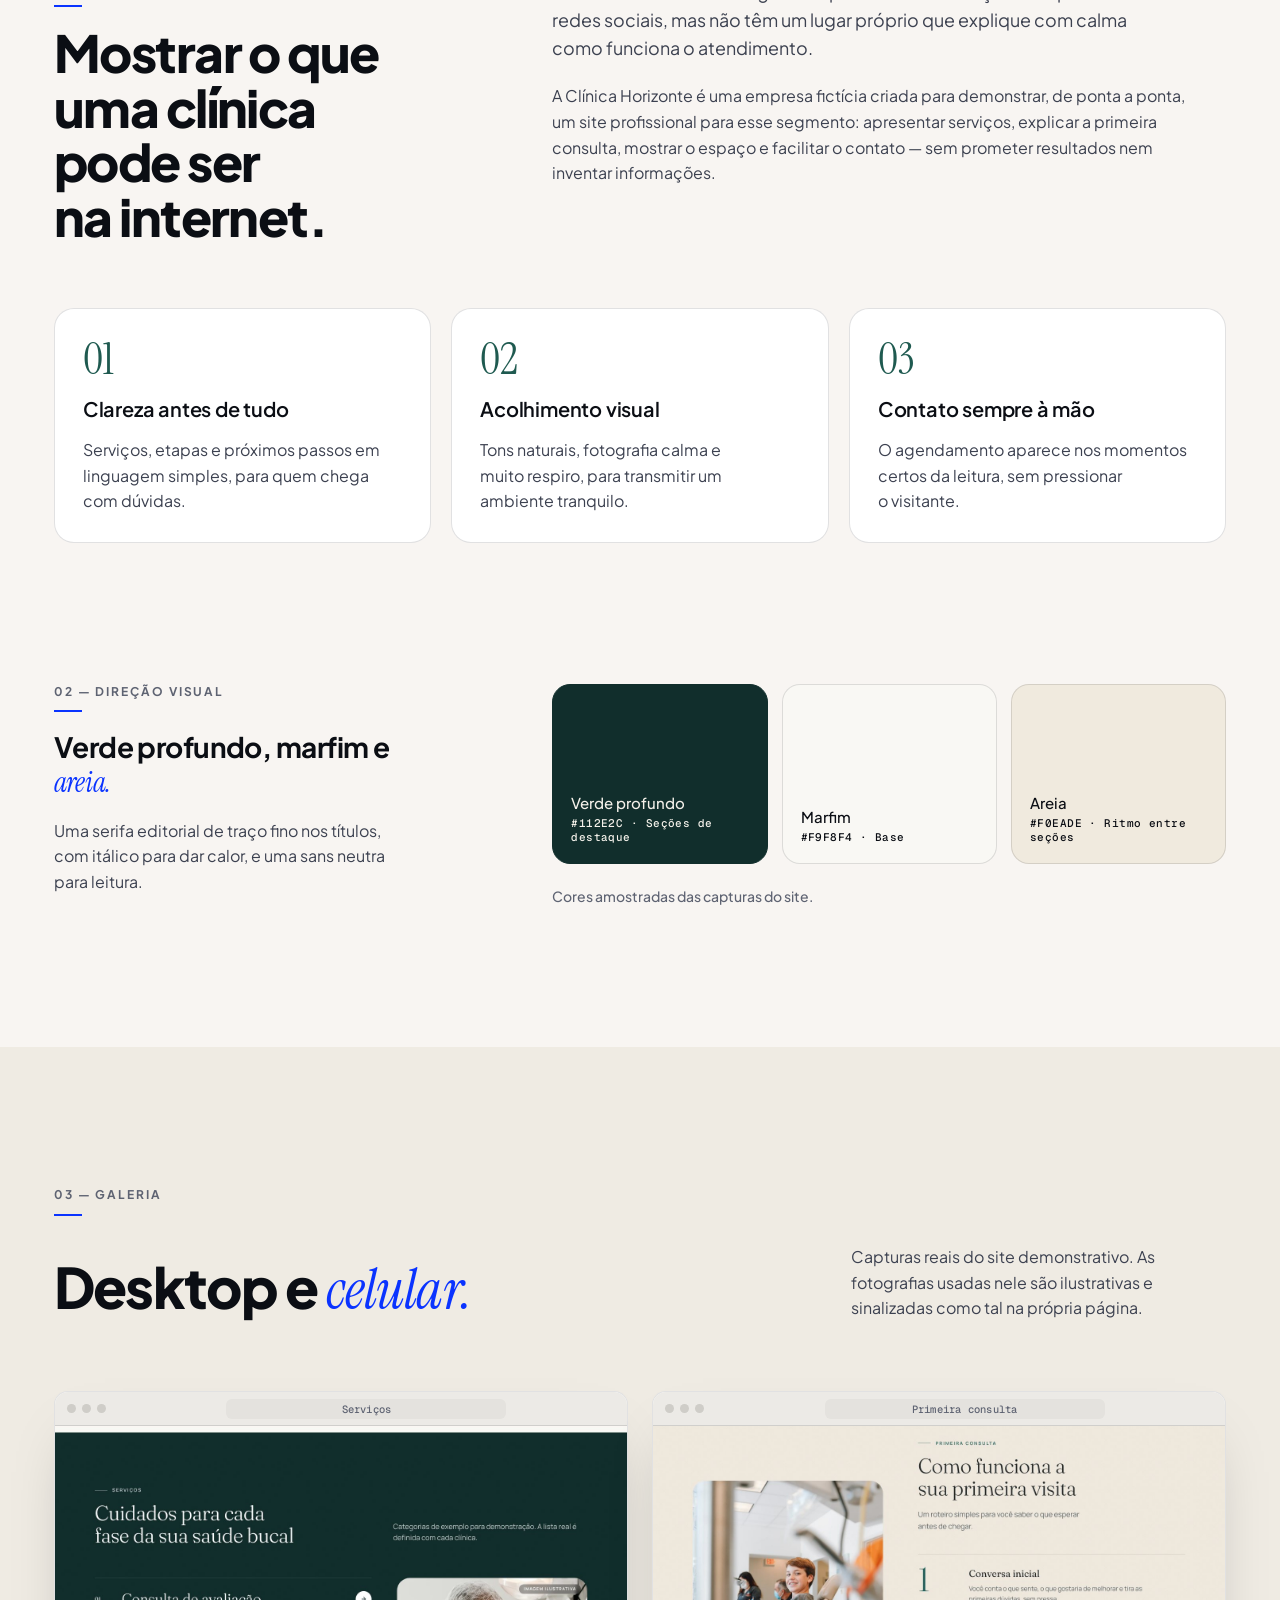
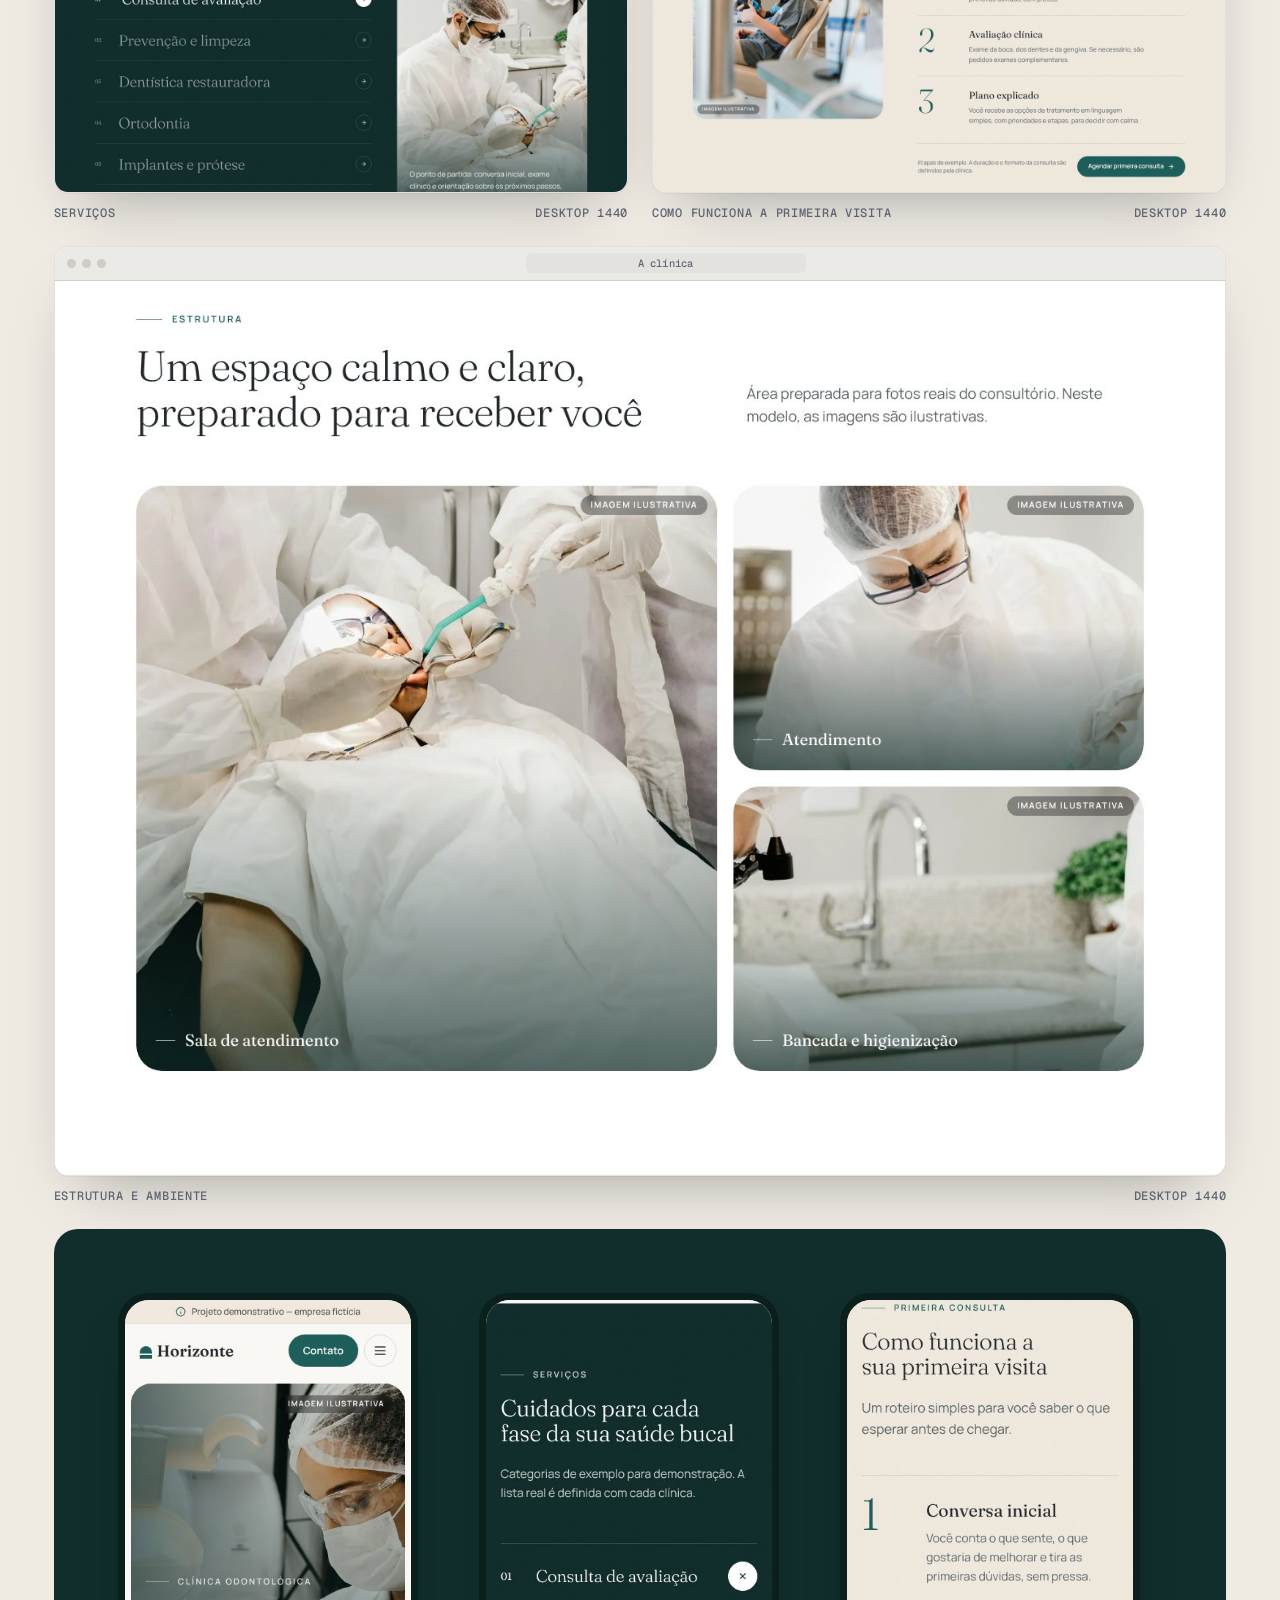
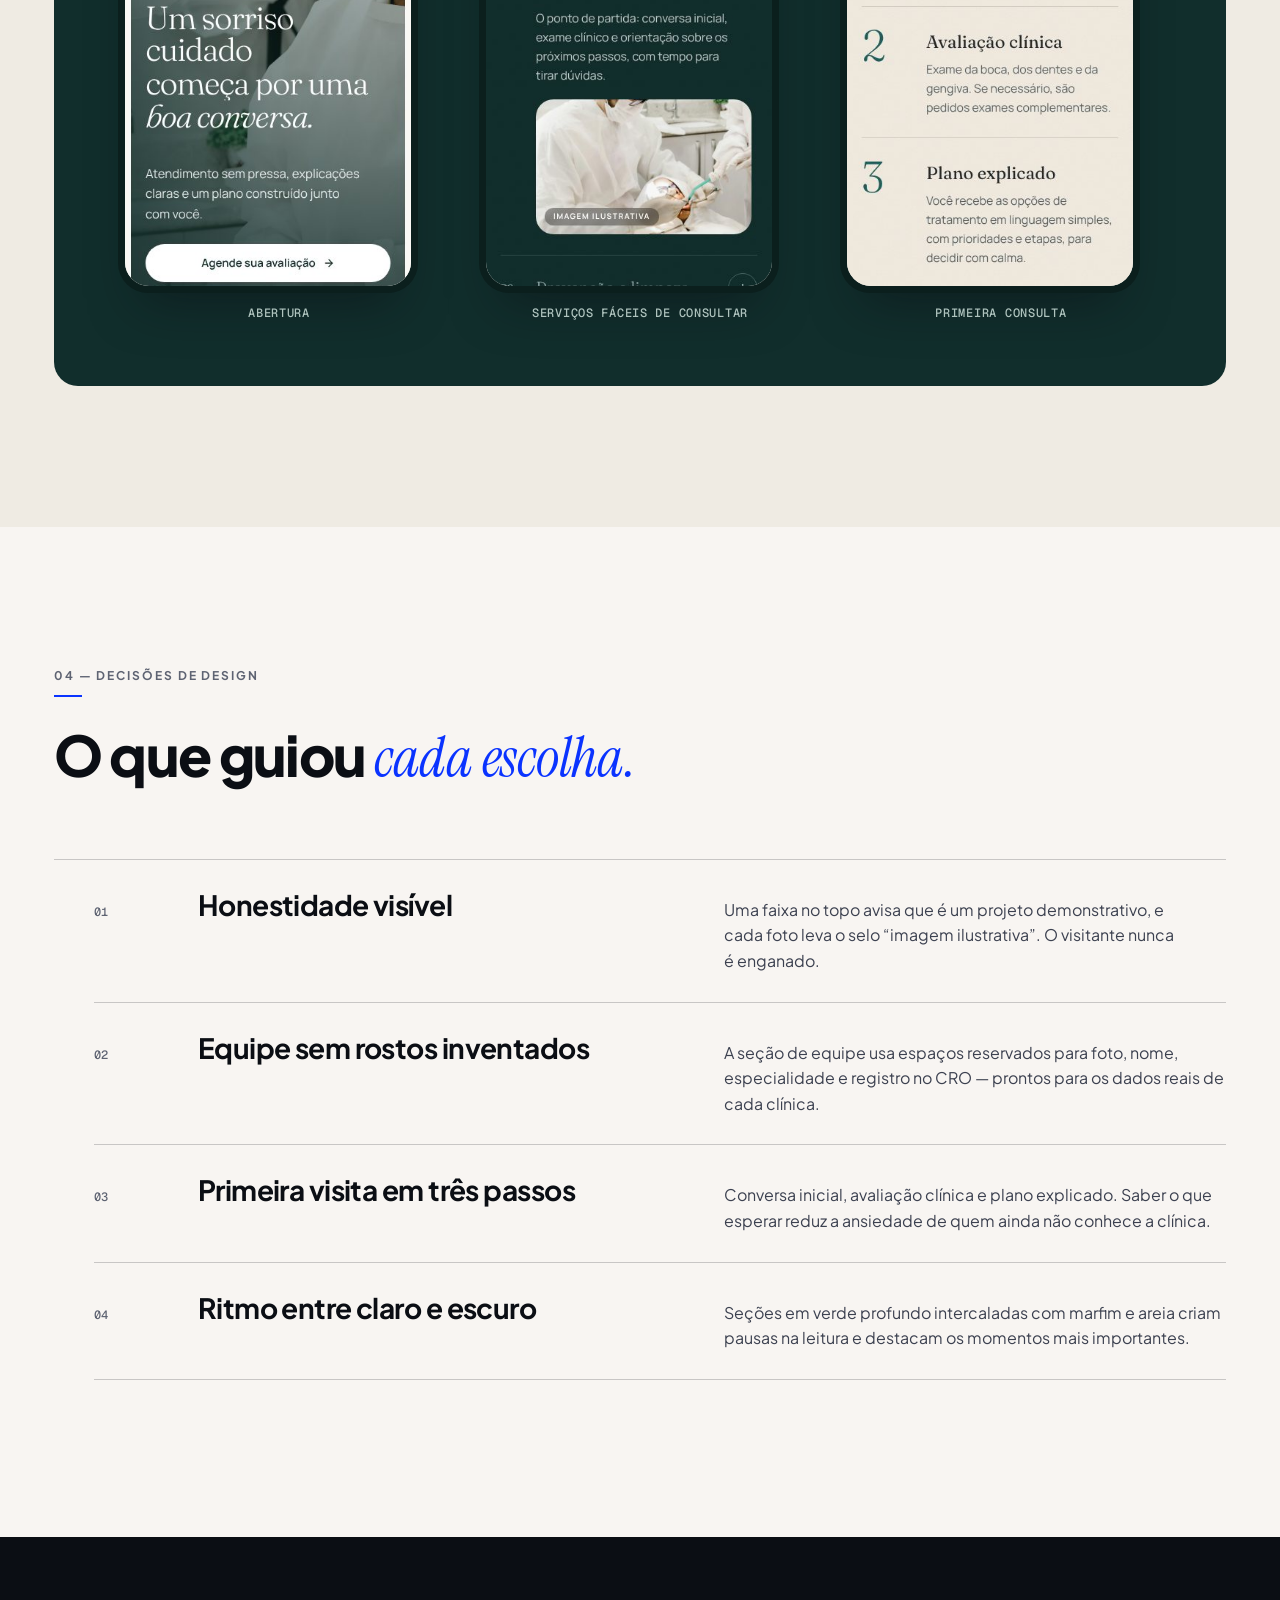
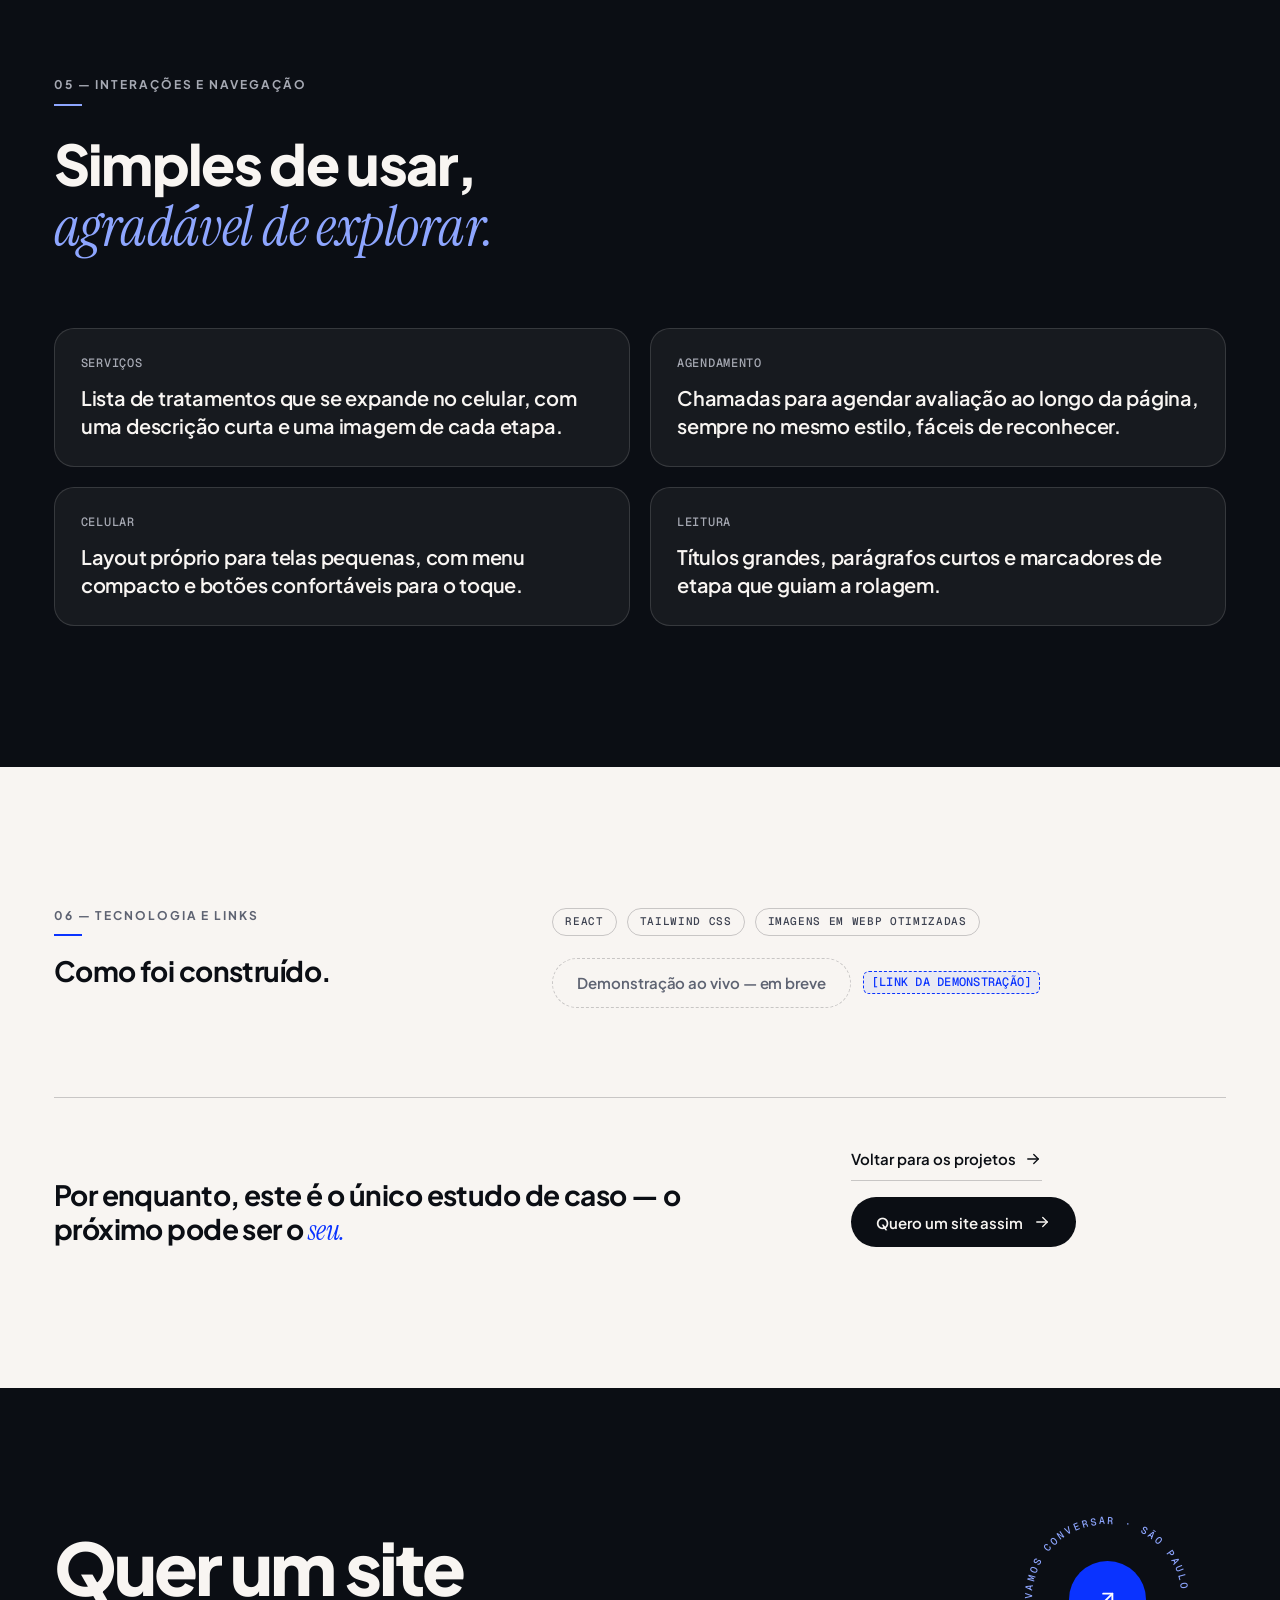
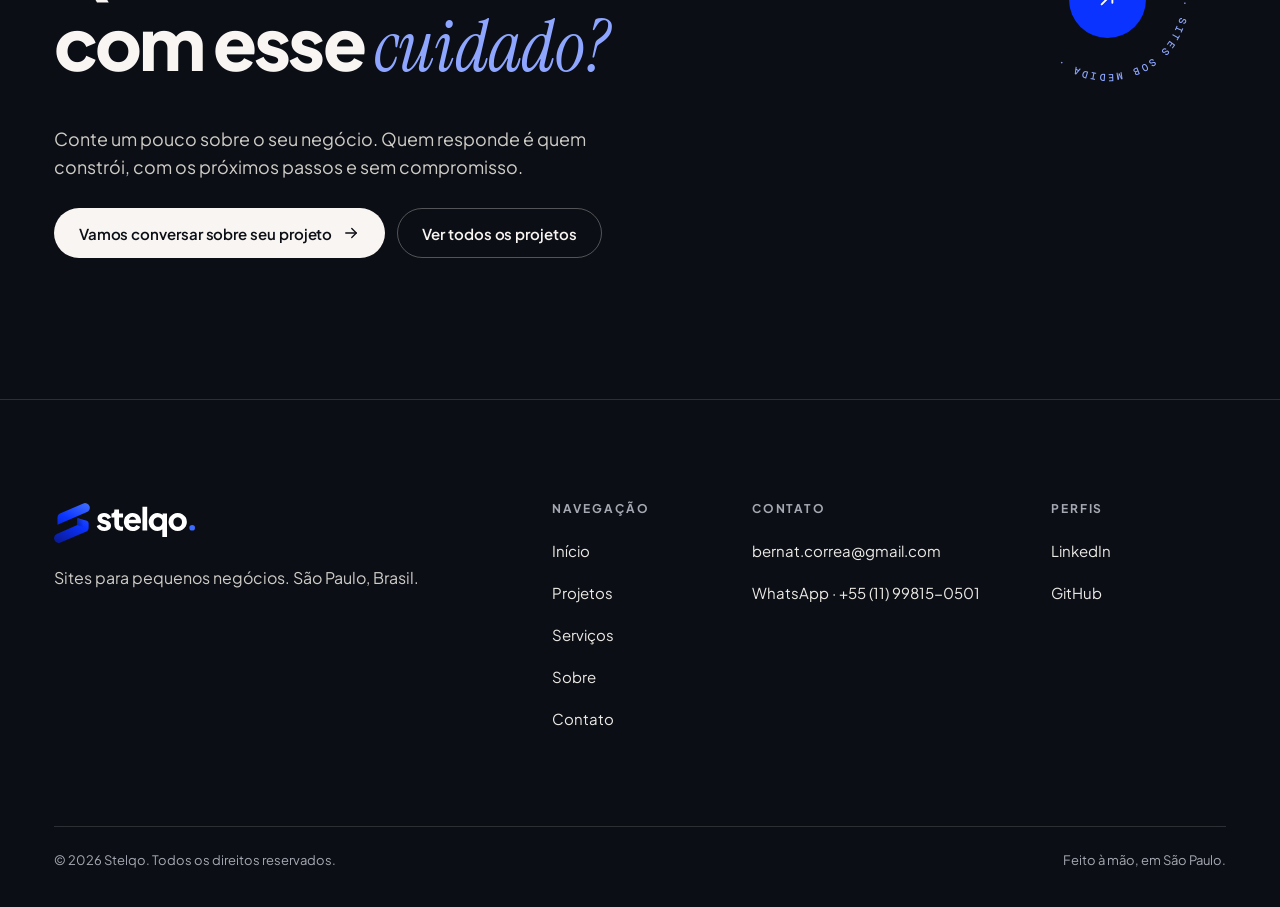
==== commit 60b9cc42: "feat: voz da marca Stelqo nos textos e mensagens de contato Co-Authored-By: Claude Opus 5.5 <noreply" ====
--- a/clinica-horizonte.html
+++ b/clinica-horizonte.html
@@ -110,7 +110,7 @@
   <div class="mmenu" hidden id="menu-mobile">
     <nav aria-label="Navegação mobile"><a href="index.html">Início<span>01</span></a><a href="projetos.html" aria-current="page">Projetos<span>02</span></a><a href="servicos.html">Serviços<span>03</span></a><a href="sobre.html">Sobre<span>04</span></a><a href="contato.html">Contato<span>05</span></a></nav>
     <div class="mmenu-ft">
-      <a class="btn btn-blue" href="https://wa.me/5511998150501?text=Ol%C3%A1%2C%20Bernardo!%20Vi%20seu%20portf%C3%B3lio%20e%20gostaria%20de%20conversar%20sobre%20um%20site."><svg class="ic" viewBox="0 0 24 24" aria-hidden="true"><path d="M4 20l1.3-3.9A8 8 0 1 1 8 18.8L4 20z"></path><path d="M9 9.5c0 3 2.5 5.5 5.5 5.5l1-1.6-2-1-1 1c-1-.4-2-1.4-2.4-2.4l1-1-1-2L9 9.5z"></path></svg> Conversar pelo WhatsApp</a>
+      <a class="btn btn-blue" href="https://wa.me/5511998150501?text=Ol%C3%A1%2C%20Stelqo!%20Vi%20o%20site%20e%20gostaria%20de%20conversar%20sobre%20um%20site."><svg class="ic" viewBox="0 0 24 24" aria-hidden="true"><path d="M4 20l1.3-3.9A8 8 0 1 1 8 18.8L4 20z"></path><path d="M9 9.5c0 3 2.5 5.5 5.5 5.5l1-1.6-2-1-1 1c-1-.4-2-1.4-2.4-2.4l1-1-1-2L9 9.5z"></path></svg> Conversar pelo WhatsApp</a>
       <a class="btn btn-line" href="mailto:bernat.correa@gmail.com"><svg class="ic" viewBox="0 0 24 24" aria-hidden="true"><path d="M3.5 6.5h17v11h-17z"></path><path d="M4 7l8 6 8-6"></path></svg> bernat.correa@gmail.com</a>
     </div>
   </div>
@@ -144,7 +144,7 @@
       <div class="lbl"><p class="eyebrow">01 — Contexto e objetivo</p><h2 class="h2 rv" id="ctx-t" style="font-size: clamp(36px, 4vw, 60px)">Mostrar o que uma clínica pode ser na internet.</h2></div>
       <div class="txt rv-2">
         <p class="lead">Muitas clínicas odontológicas dependem de indicação e de perfis em redes sociais, mas não têm um lugar próprio que explique com calma como funciona o atendimento.</p>
-        <p class="body">A Clínica Horizonte é uma empresa fictícia criada para demonstrar, de ponta a ponta, uma experiência digital profissional para esse segmento: apresentar serviços, explicar a primeira consulta, mostrar o espaço e facilitar o contato — sem prometer resultados nem inventar informações.</p>
+        <p class="body">A Clínica Horizonte é uma empresa fictícia criada para demonstrar, de ponta a ponta, um site profissional para esse segmento: apresentar serviços, explicar a primeira consulta, mostrar o espaço e facilitar o contato — sem prometer resultados nem inventar informações.</p>
       </div>
     </div>
     <div class="pillars">
@@ -182,7 +182,7 @@
       <figure class="gal-full rv"><div class="bw"><div class="bw-bar"><span class="bw-dots"><i></i><i></i><i></i></span><span class="bw-url">A clínica</span></div><div class="crop" style="aspect-ratio: 1440/1100"><img src="assets/img/clinica-horizonte-estrutura.jpg" alt="Captura da seção de estrutura: galeria de fotos do consultório" style="transform: translateY(-10.0%)"></div></div><figcaption class="mono"><span>Estrutura e ambiente</span><span>Desktop 1440</span></figcaption></figure>
       <div class="phones rv">
         <figure><div class="phone"><div class="crop" style="aspect-ratio: 390/800"><img src="assets/img/clinica-horizonte-mobile.jpg" alt="Captura da abertura do site no celular" style="transform: translateY(-0%)"></div></div><figcaption class="mono">Abertura</figcaption></figure>
-        <figure><div class="phone"><div class="crop" style="aspect-ratio: 390/800"><img src="assets/img/clinica-horizonte-mobile.jpg" alt="Captura dos serviços em acordeão no celular" style="transform: translateY(-22%)"></div></div><figcaption class="mono">Serviços em acordeão</figcaption></figure>
+        <figure><div class="phone"><div class="crop" style="aspect-ratio: 390/800"><img src="assets/img/clinica-horizonte-mobile.jpg" alt="Captura da lista de serviços no celular" style="transform: translateY(-22%)"></div></div><figcaption class="mono">Serviços fáceis de consultar</figcaption></figure>
         <figure><div class="phone"><div class="crop" style="aspect-ratio: 390/800"><img src="assets/img/clinica-horizonte-mobile.jpg" alt="Captura da primeira consulta no celular" style="transform: translateY(-48%)"></div></div><figcaption class="mono">Primeira consulta</figcaption></figure>
       </div>
     </div>
@@ -244,13 +244,13 @@
 
 <section class="dark cta-band sec" aria-labelledby="cta-t">
   <div class="ring" aria-hidden="true">
-    <svg viewBox="0 0 200 200"><defs><path id="ringp" d="M100,100 m-78,0 a78,78 0 1,1 156,0 a78,78 0 1,1 -156,0"></path></defs><text><textPath href="#ringp">Vamos conversar · São Paulo · Projetos sob medida ·</textPath></text></svg>
+    <svg viewBox="0 0 200 200"><defs><path id="ringp" d="M100,100 m-78,0 a78,78 0 1,1 156,0 a78,78 0 1,1 -156,0"></path></defs><text><textPath href="#ringp">Vamos conversar · São Paulo · Sites sob medida ·</textPath></text></svg>
     <span class="core"><svg class="ic arr" viewBox="0 0 24 24" aria-hidden="true"><path d="M5 12h14"></path><path d="M13 6l6 6-6 6"></path></svg></span>
   </div>
   <div class="wrap cta-grid">
     <h2 class="h-display rv" id="cta-t">Quer um site com esse <em class="lav">cuidado?</em></h2>
     <div class="cta-side rv-2">
-      <p class="lead">Conte um pouco sobre o seu negócio. Eu respondo pessoalmente, com os próximos passos e sem compromisso.</p>
+      <p class="lead">Conte um pouco sobre o seu negócio. Quem responde é quem constrói, com os próximos passos e sem compromisso.</p>
       <div class="cta-btns">
         <a class="btn btn-paper mag" href="contato.html">Vamos conversar sobre seu projeto <svg class="ic arr" viewBox="0 0 24 24" aria-hidden="true"><path d="M5 12h14"></path><path d="M13 6l6 6-6 6"></path></svg></a>
         <a class="btn btn-line" href="projetos.html">Ver todos os projetos</a>
@@ -267,7 +267,7 @@
         <p class="body" style="max-width: 26em">Sites para pequenos negócios. São Paulo, Brasil.</p>
       </div>
       <div class="ftr-col"><h3>Navegação</h3><a href="index.html">Início</a><a href="projetos.html">Projetos</a><a href="servicos.html">Serviços</a><a href="sobre.html">Sobre</a><a href="contato.html">Contato</a></div>
-      <div class="ftr-col"><h3>Contato</h3><a href="mailto:bernat.correa@gmail.com">bernat.correa@gmail.com</a><a href="https://wa.me/5511998150501?text=Ol%C3%A1%2C%20Bernardo!%20Vi%20seu%20portf%C3%B3lio%20e%20gostaria%20de%20conversar%20sobre%20um%20site.">WhatsApp · +55 (11) 99815-0501</a></div>
+      <div class="ftr-col"><h3>Contato</h3><a href="mailto:bernat.correa@gmail.com">bernat.correa@gmail.com</a><a href="https://wa.me/5511998150501?text=Ol%C3%A1%2C%20Stelqo!%20Vi%20o%20site%20e%20gostaria%20de%20conversar%20sobre%20um%20site.">WhatsApp · +55 (11) 99815-0501</a></div>
       <div class="ftr-col"><h3>Perfis</h3><a href="https://www.linkedin.com/in/bernardo-corr%C3%AAa/">LinkedIn</a><a href="https://github.com/becorrea">GitHub</a></div>
     </div>
     <div class="ftr-bot"><span>© 2026 Stelqo. Todos os direitos reservados.</span><span>Feito à mão, em São Paulo.</span></div>
--- a/assets/css/stelqo.css
+++ b/assets/css/stelqo.css
@@ -30,7 +30,7 @@
 .wrap{width:100%;max-width:1320px;margin:0 auto;padding-inline:clamp(20px,4.2vw,56px)}
 
 /* ---------- tipo (manual p. 29) ---------- */
-.eyebrow{display:flex;flex-direction:column;align-items:flex-start;gap:10px;font:700 12px/1 var(--sans);letter-spacing:.16em;text-transform:uppercase;color:var(--muted)}
+.eyebrow{display:flex;flex-direction:column;align-items:flex-start;gap:10px;font:700 12px/1.4 var(--sans);letter-spacing:.16em;text-transform:uppercase;color:var(--muted)}
 .eyebrow::after{content:"";width:28px;height:2px;background:var(--blue)}
 .dark .eyebrow{color:var(--d-muted)}
 .dark .eyebrow::after{background:var(--lav)}
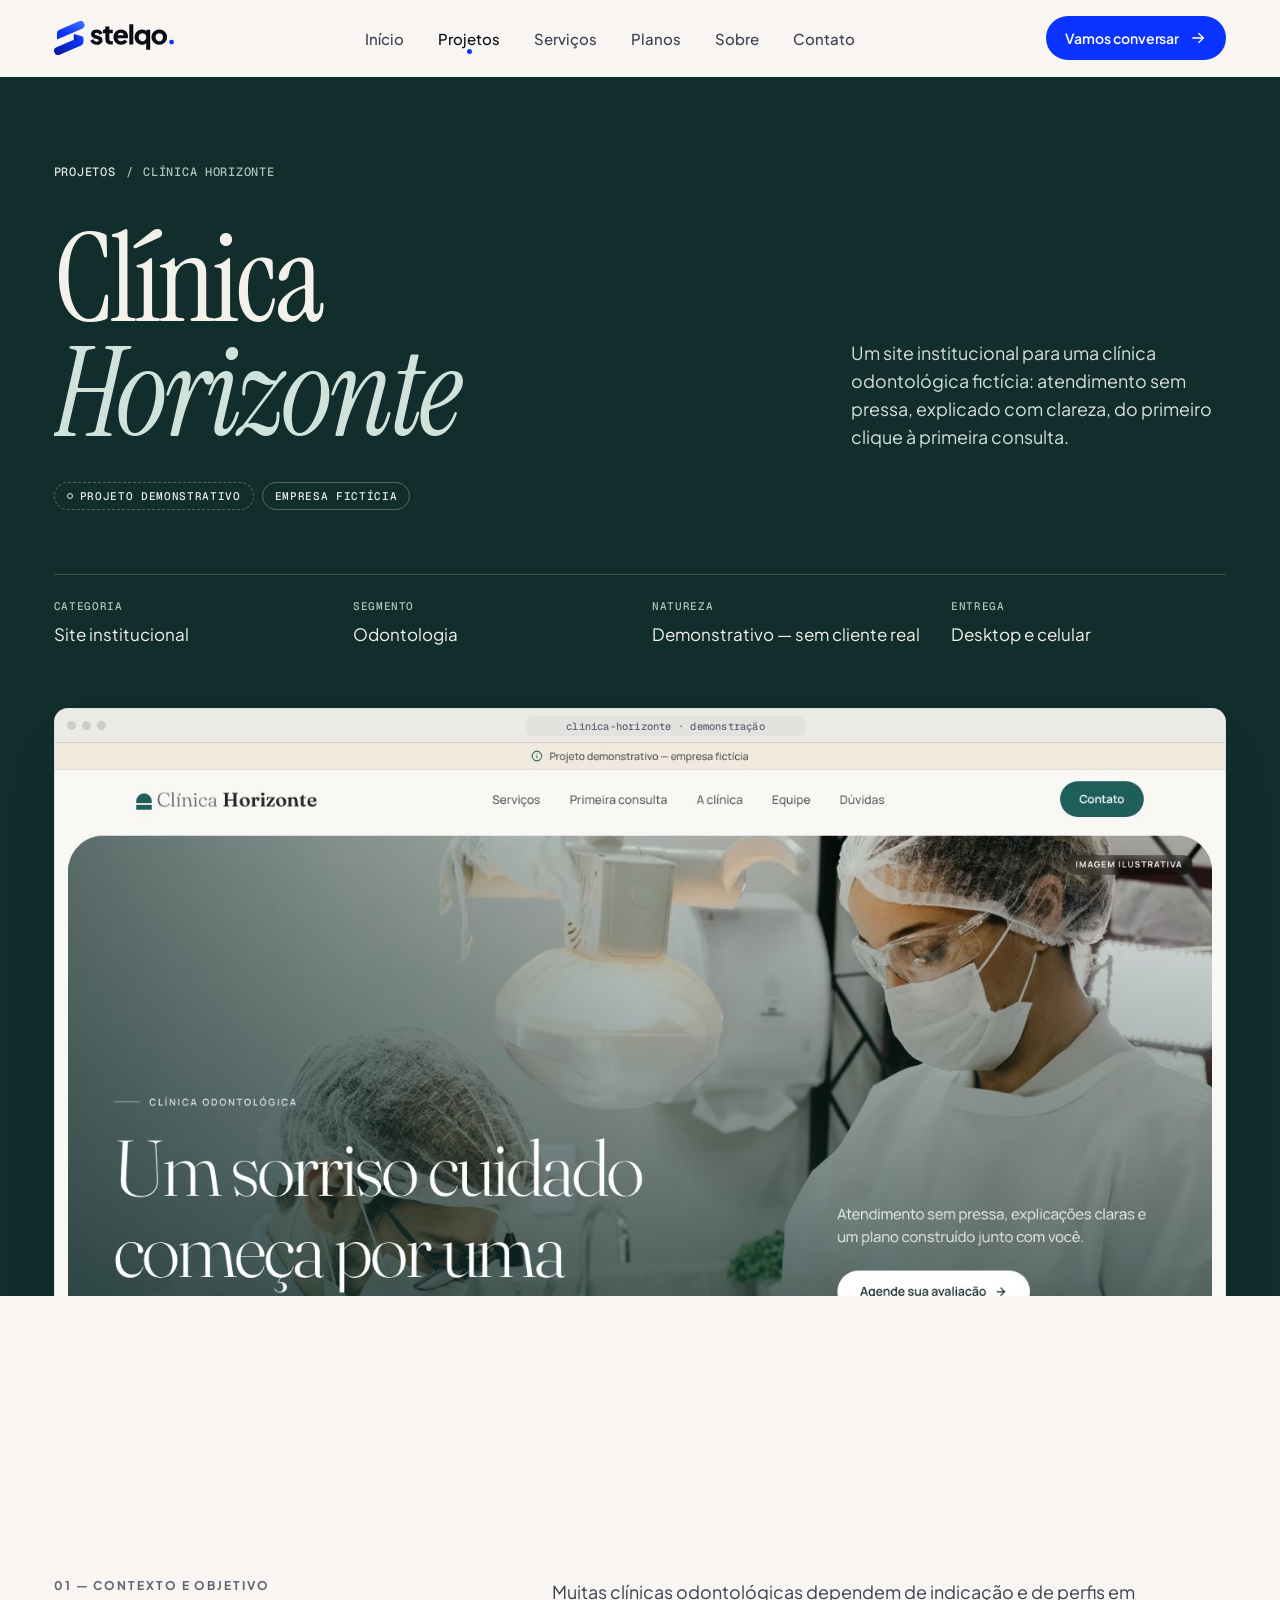
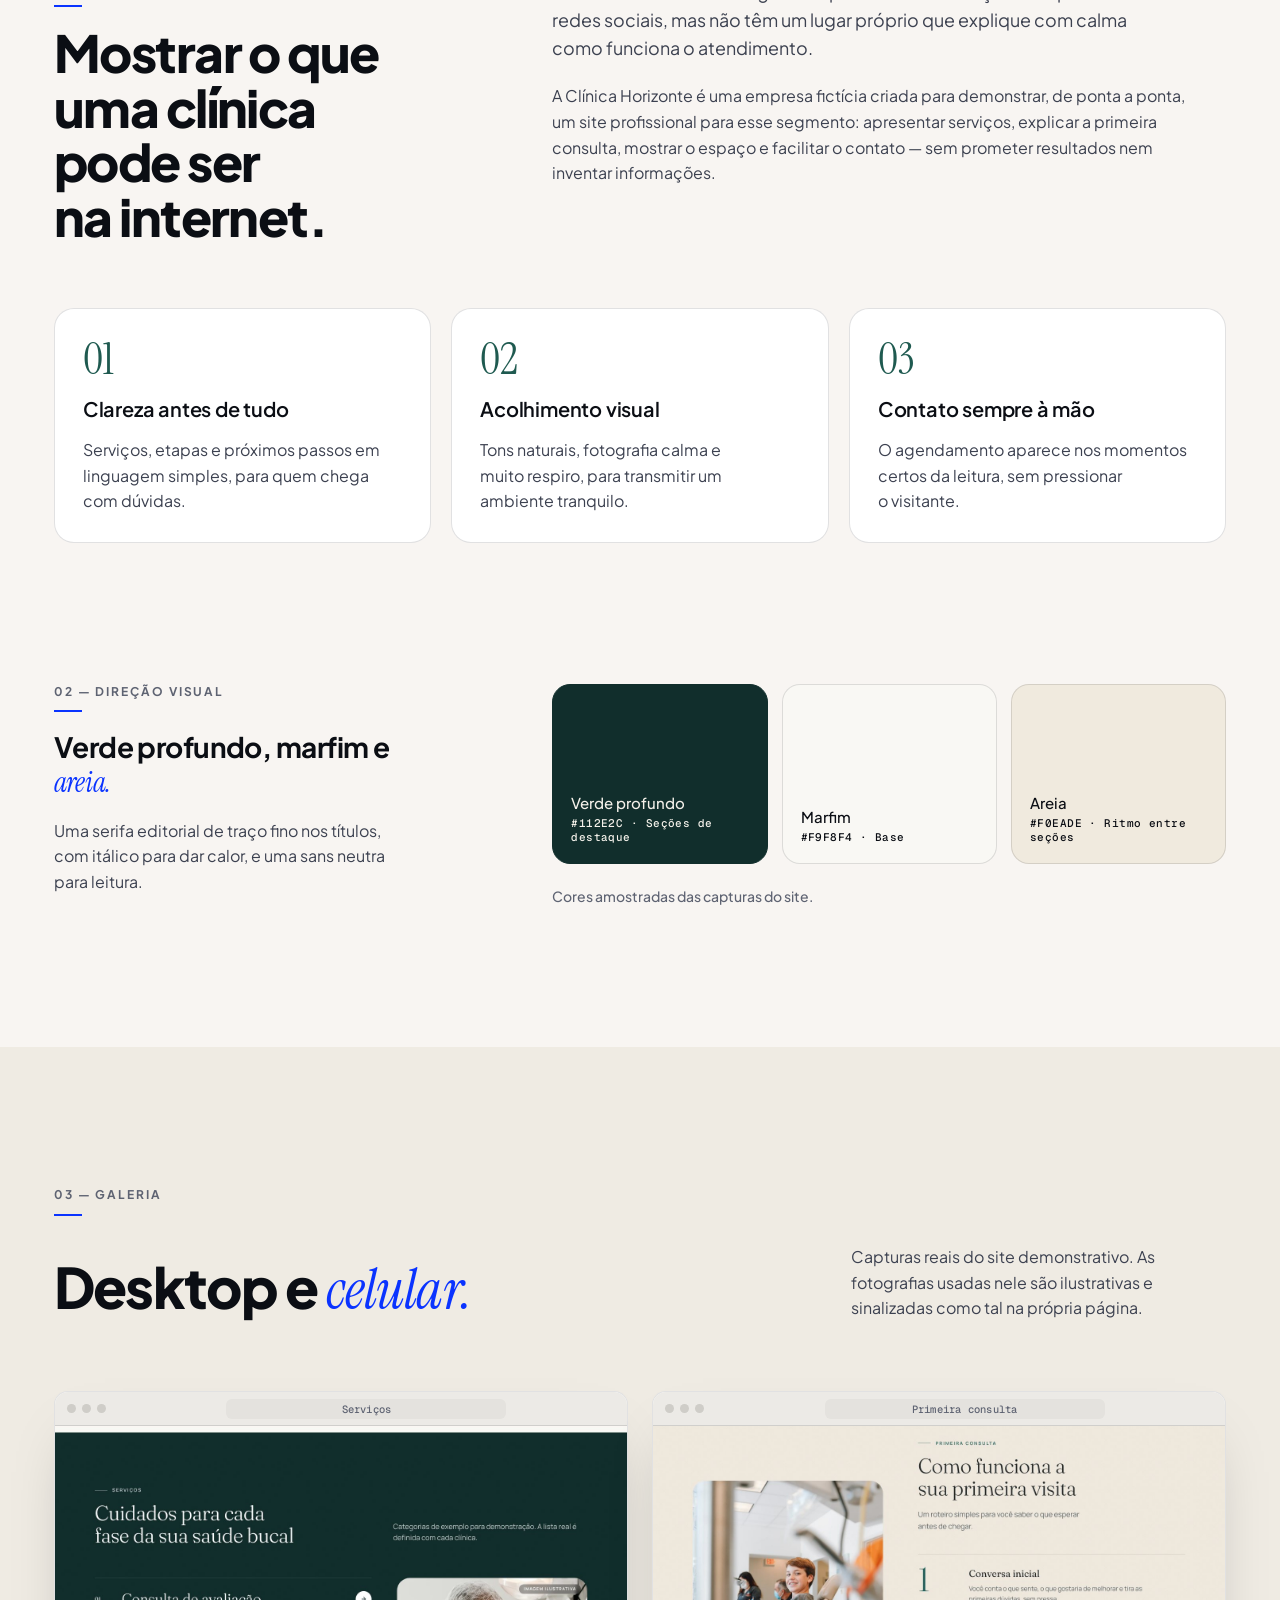
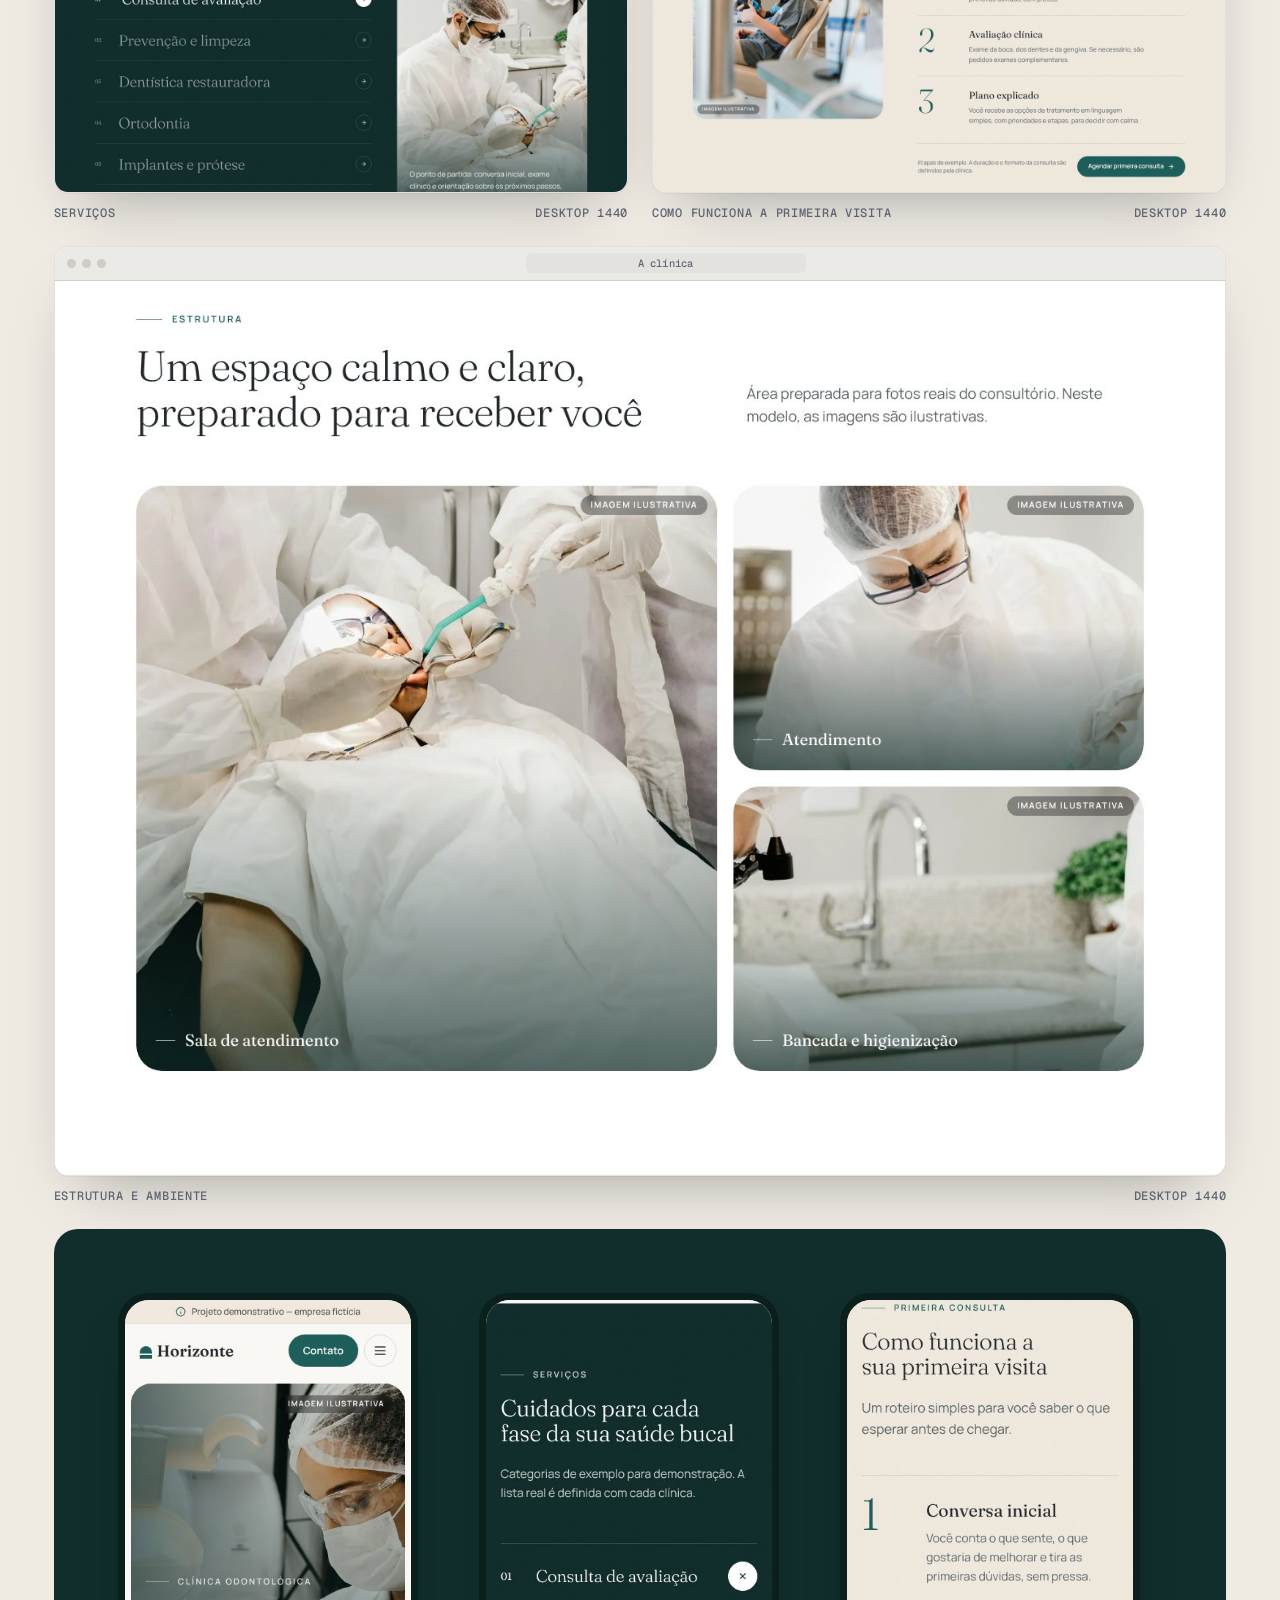
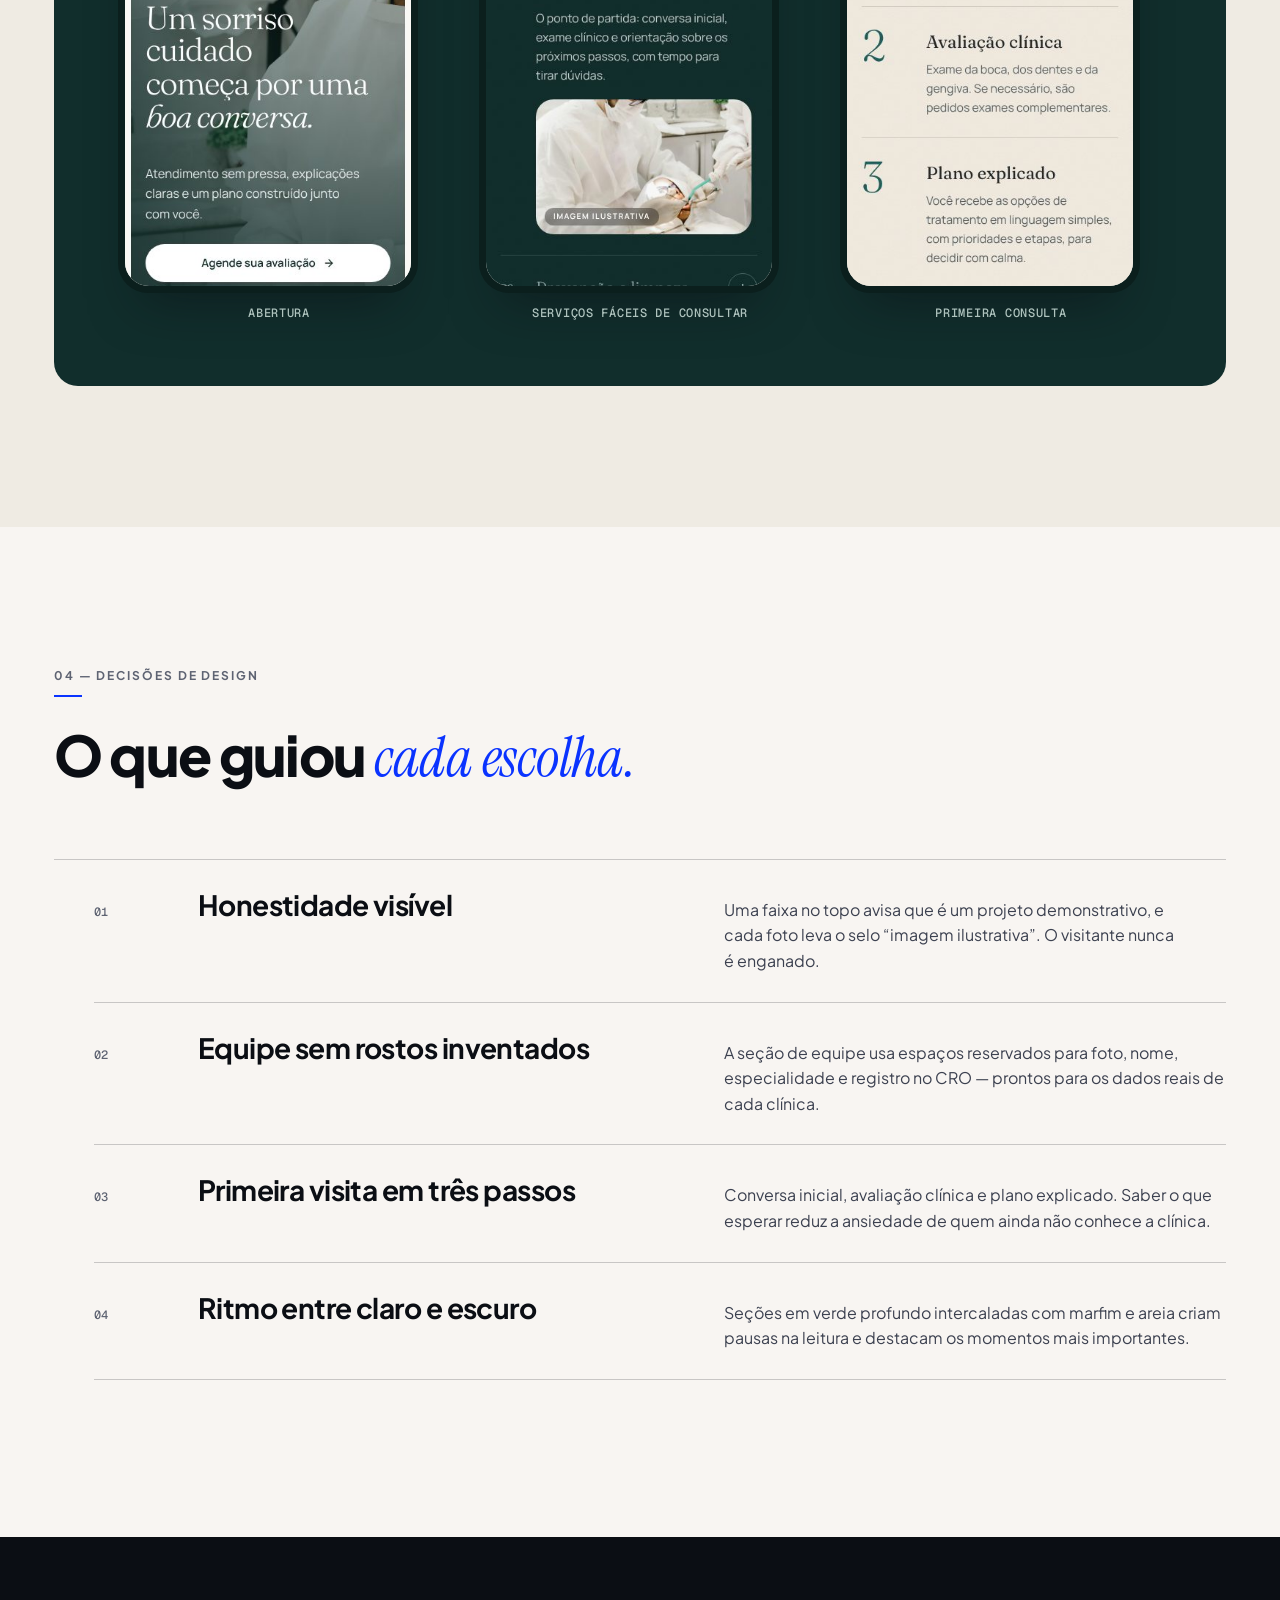
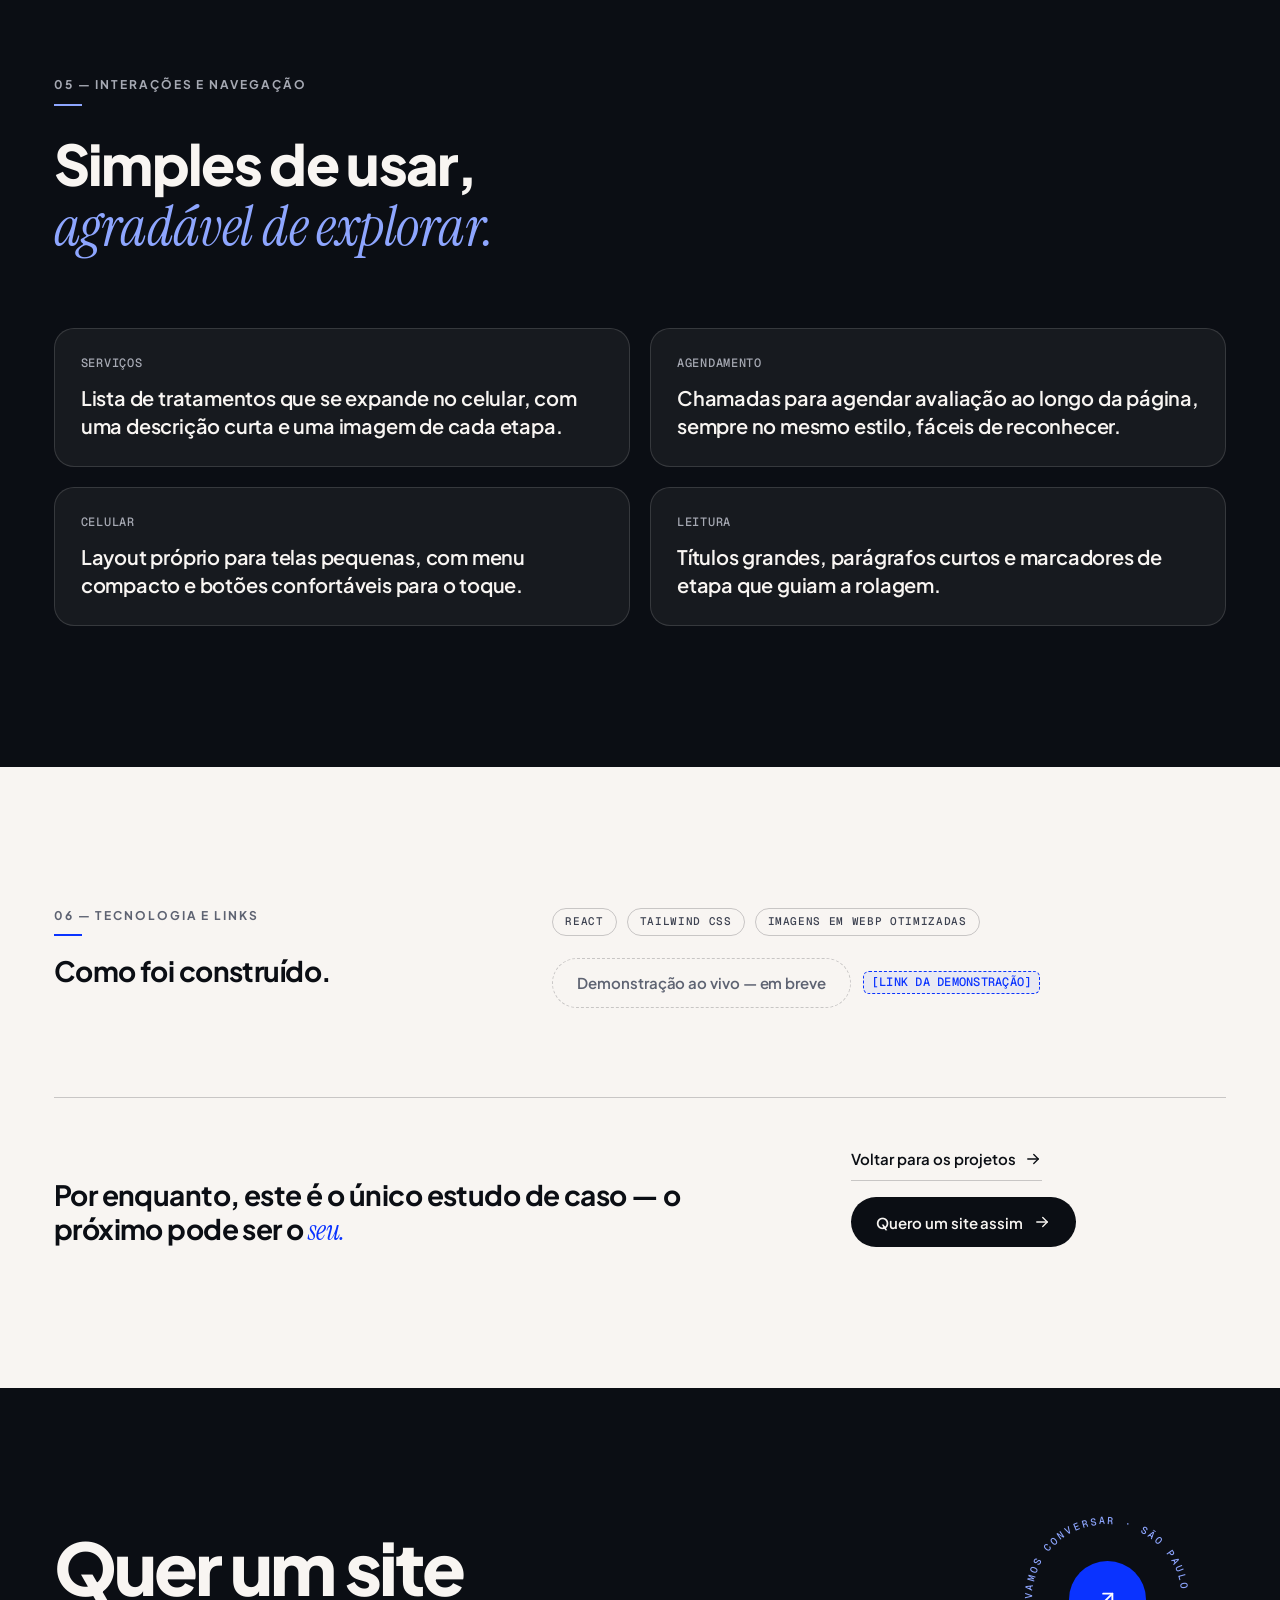
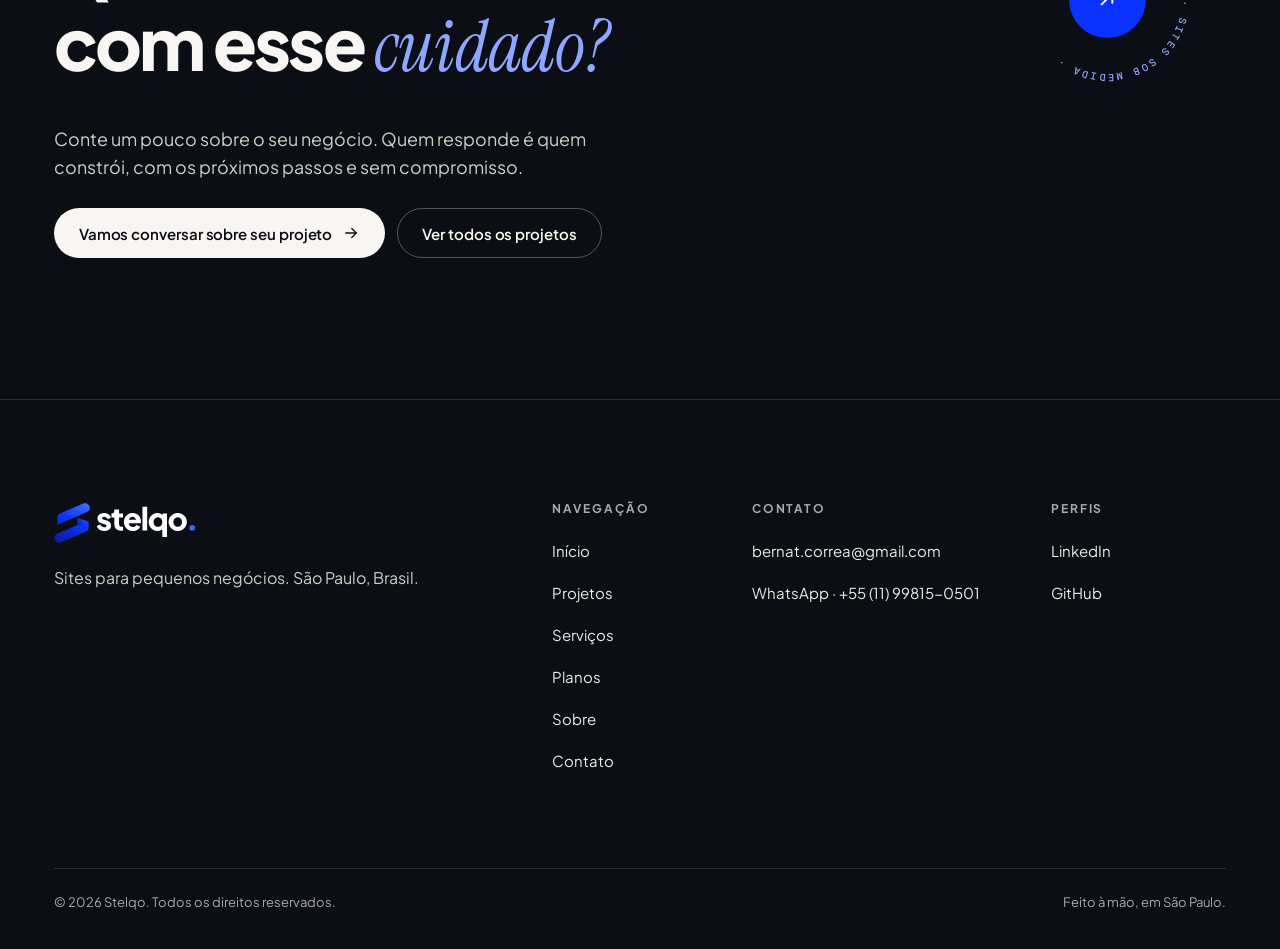
==== commit 082aea4c: "feat: página Planos de cuidado no lugar do pacote Evolução e Manutenção - planos.html: planos Base e" ====
--- a/clinica-horizonte.html
+++ b/clinica-horizonte.html
@@ -3,8 +3,10 @@
 <head>
 <meta charset="utf-8">
 <meta name="viewport" content="width=device-width, initial-scale=1">
+<meta name="color-scheme" content="light dark">
 <title>Estudo de caso: Clínica Horizonte — Stelqo</title>
 <link rel="stylesheet" href="https://fonts.googleapis.com/css2?family=Plus+Jakarta+Sans:wght@400;500;600;700;800&amp;family=Instrument+Serif:ital@0;1&amp;family=Geist+Mono:wght@400;500&amp;display=swap">
+<link rel="icon" type="image/svg+xml" href="assets/brand/favicon.svg">
 <link rel="icon" type="image/png" sizes="32x32" href="assets/brand/favicon-32px.png">
 <link rel="apple-touch-icon" href="assets/brand/favicon-180px-apple-touch.png">
 <link rel="stylesheet" href="assets/css/stelqo.css">
@@ -40,7 +42,7 @@
 .cs-two .lbl{grid-column:1/span 4;display:flex;flex-direction:column;gap:18px}
 .cs-two .txt{grid-column:6/span 7;display:flex;flex-direction:column;gap:22px}
 .pillars{display:grid;grid-template-columns:repeat(3,minmax(0,1fr));gap:20px;margin-top:clamp(40px,5vw,64px)}
-.pillar{border:1px solid var(--line);border-radius:20px;padding:28px;display:flex;flex-direction:column;gap:14px;background:#FFF;transition:transform .35s var(--ease),box-shadow .35s var(--ease)}
+.pillar{border:1px solid var(--line);border-radius:20px;padding:28px;display:flex;flex-direction:column;gap:14px;background:var(--surface);transition:transform .35s var(--ease),box-shadow .35s var(--ease)}
 .pillar:hover{transform:translateY(-4px);box-shadow:0 30px 50px -36px rgba(11,14,20,.4)}
 .pillar .n{font:400 44px/1 var(--serif);color:#1F5A50}
 .cpal{display:grid;grid-template-columns:repeat(3,minmax(0,1fr));gap:14px}
@@ -100,15 +102,15 @@
 <a class="skip" href="#conteudo">Pular para o conteúdo</a>
 <header class="hdr">
   <div class="wrap hdr-in">
-    <a class="logo" href="index.html" aria-label="Stelqo — página inicial"><img src="assets/brand/stelqo-horizontal-positiva.svg" alt="Stelqo" width="120" height="34"></a>
-    <nav class="nav" aria-label="Navegação principal"><a href="index.html">Início</a><a href="projetos.html" aria-current="page">Projetos</a><a href="servicos.html">Serviços</a><a href="sobre.html">Sobre</a><a href="contato.html">Contato</a></nav>
+    <a class="logo" href="index.html" aria-label="Stelqo — página inicial"><picture><source media="(prefers-color-scheme: dark)" srcset="assets/brand/stelqo-horizontal-negativa.svg"><img src="assets/brand/stelqo-horizontal-positiva.svg" alt="Stelqo" width="120" height="34"></picture></a>
+    <nav class="nav" aria-label="Navegação principal"><a href="index.html">Início</a><a href="projetos.html" aria-current="page">Projetos</a><a href="servicos.html">Serviços</a><a href="planos.html">Planos</a><a href="sobre.html">Sobre</a><a href="contato.html">Contato</a></nav>
     <a class="btn btn-blue hdr-cta mag" href="contato.html">Vamos conversar <svg class="ic arr" viewBox="0 0 24 24" aria-hidden="true"><path d="M5 12h14"></path><path d="M13 6l6 6-6 6"></path></svg></a>
     <button class="burger" type="button" aria-label="Abrir menu" aria-expanded="false" aria-controls="menu-mobile"><span></span><span></span></button>
   </div>
 </header>
 
   <div class="mmenu" hidden id="menu-mobile">
-    <nav aria-label="Navegação mobile"><a href="index.html">Início<span>01</span></a><a href="projetos.html" aria-current="page">Projetos<span>02</span></a><a href="servicos.html">Serviços<span>03</span></a><a href="sobre.html">Sobre<span>04</span></a><a href="contato.html">Contato<span>05</span></a></nav>
+    <nav aria-label="Navegação mobile"><a href="index.html">Início<span>01</span></a><a href="projetos.html" aria-current="page">Projetos<span>02</span></a><a href="servicos.html">Serviços<span>03</span></a><a href="planos.html">Planos<span>04</span></a><a href="sobre.html">Sobre<span>05</span></a><a href="contato.html">Contato<span>06</span></a></nav>
     <div class="mmenu-ft">
       <a class="btn btn-blue" href="https://wa.me/5511998150501?text=Ol%C3%A1%2C%20Stelqo!%20Vi%20o%20site%20e%20gostaria%20de%20conversar%20sobre%20um%20site."><svg class="ic" viewBox="0 0 24 24" aria-hidden="true"><path d="M4 20l1.3-3.9A8 8 0 1 1 8 18.8L4 20z"></path><path d="M9 9.5c0 3 2.5 5.5 5.5 5.5l1-1.6-2-1-1 1c-1-.4-2-1.4-2.4-2.4l1-1-1-2L9 9.5z"></path></svg> Conversar pelo WhatsApp</a>
       <a class="btn btn-line" href="mailto:bernat.correa@gmail.com"><svg class="ic" viewBox="0 0 24 24" aria-hidden="true"><path d="M3.5 6.5h17v11h-17z"></path><path d="M4 7l8 6 8-6"></path></svg> bernat.correa@gmail.com</a>
@@ -266,7 +268,7 @@
         <a class="ftr-logo" href="index.html" aria-label="Stelqo — página inicial"><img src="assets/brand/stelqo-horizontal-negativa.svg" alt="Stelqo" width="142" height="40"></a>
         <p class="body" style="max-width: 26em">Sites para pequenos negócios. São Paulo, Brasil.</p>
       </div>
-      <div class="ftr-col"><h3>Navegação</h3><a href="index.html">Início</a><a href="projetos.html">Projetos</a><a href="servicos.html">Serviços</a><a href="sobre.html">Sobre</a><a href="contato.html">Contato</a></div>
+      <div class="ftr-col"><h3>Navegação</h3><a href="index.html">Início</a><a href="projetos.html">Projetos</a><a href="servicos.html">Serviços</a><a href="planos.html">Planos</a><a href="sobre.html">Sobre</a><a href="contato.html">Contato</a></div>
       <div class="ftr-col"><h3>Contato</h3><a href="mailto:bernat.correa@gmail.com">bernat.correa@gmail.com</a><a href="https://wa.me/5511998150501?text=Ol%C3%A1%2C%20Stelqo!%20Vi%20o%20site%20e%20gostaria%20de%20conversar%20sobre%20um%20site.">WhatsApp · +55 (11) 99815-0501</a></div>
       <div class="ftr-col"><h3>Perfis</h3><a href="https://www.linkedin.com/in/bernardo-corr%C3%AAa/">LinkedIn</a><a href="https://github.com/becorrea">GitHub</a></div>
     </div>
--- a/assets/css/stelqo.css
+++ b/assets/css/stelqo.css
@@ -1,8 +1,7 @@
 /* Stelqo — base compartilhada do site. Fonte: Manual de Marca v1.0. */
 :root{
   --paper:#F8F5F2; --paper-2:#ECEAE6; --paper-3:#E4E2DE;
-  --ink:#0B0E14; --ink-2:#3C4150; --muted:#5E6372;
-  --line:rgba(11,14,20,.12); --line-2:rgba(11,14,20,.2);
+  --ink:#0B0E14; --ink-2:#3C4150;
   --blue:#0A33FF; --blue-2:#0828D6; --lav:#8EA6FF; --gray:#DDE4FF;
   --d-muted:#A6A9B3; --d-line:rgba(248,245,242,.14);
   --serif:"Instrument Serif", Georgia, serif;
@@ -10,15 +9,22 @@
   --mono:"Geist Mono", ui-monospace, "SF Mono", Menlo, monospace;
   --ease:cubic-bezier(.2,.7,.1,1);
 }
+/* Cores por função: claro aqui; o modo escuro troca no fim do arquivo. Mocks (telas de cliente) ficam sempre no claro. */
+:root,.pv,.bw,.phone,.cs-hero,.gal,.phones,.cpal,.stage,.pillar{
+  --bg:#F8F5F2; --fg:#0B0E14; --fg-2:#3C4150; --muted:#5E6372;
+  --surface:#FFFFFF; --surface-2:#ECEAE6; --surface-3:#E4E2DE;
+  --accent:#0A33FF; --dark-bg:#0B0E14; --tint:#DDE4FF;
+  --line:rgba(11,14,20,.12); --line-2:rgba(11,14,20,.2);
+}
 *,*::before,*::after{box-sizing:border-box}
 html{scroll-behavior:smooth}
-body{margin:0;background:var(--paper);color:var(--ink);font-family:var(--sans);-webkit-font-smoothing:antialiased;text-rendering:optimizeLegibility}
+body{margin:0;background:var(--bg);color:var(--fg);font-family:var(--sans);-webkit-font-smoothing:antialiased;text-rendering:optimizeLegibility}
 img{max-width:100%;display:block}
-a{color:var(--ink)} a:hover{color:var(--blue)}
+a{color:var(--fg)} a:hover{color:var(--accent)}
 p{margin:0}
 h1,h2,h3,h4{margin:0;font-weight:700}
 ul{margin:0;padding:0;list-style:none}
-:focus-visible{outline:2px solid var(--blue);outline-offset:3px;border-radius:6px}
+:focus-visible{outline:2px solid var(--accent);outline-offset:3px;border-radius:6px}
 .dark :focus-visible{outline-color:var(--lav)}
 .sr{position:absolute;width:1px;height:1px;overflow:hidden;clip:rect(0 0 0 0);white-space:nowrap}
 .skip{position:absolute;left:16px;top:-80px;z-index:100;background:var(--ink);color:var(--paper);padding:12px 16px;border-radius:10px;font:500 14px var(--sans);text-decoration:none}
@@ -31,7 +37,7 @@
 
 /* ---------- tipo (manual p. 29) ---------- */
 .eyebrow{display:flex;flex-direction:column;align-items:flex-start;gap:10px;font:700 12px/1.4 var(--sans);letter-spacing:.16em;text-transform:uppercase;color:var(--muted)}
-.eyebrow::after{content:"";width:28px;height:2px;background:var(--blue)}
+.eyebrow::after{content:"";width:28px;height:2px;background:var(--accent)}
 .dark .eyebrow{color:var(--d-muted)}
 .dark .eyebrow::after{background:var(--lav)}
 .h-display{font:800 clamp(44px,6vw,72px)/1.05 var(--sans);letter-spacing:-.04em;text-wrap:balance}
@@ -40,14 +46,14 @@
 .h4{font:600 clamp(18px,1.6vw,20px)/1.4 var(--sans);letter-spacing:-.01em}
 /* Destaque: Instrument Serif itálico, azul, só em título. Corpo: ênfase por peso. */
 em{font-style:normal;font-weight:600}
-:is(.h-display,.h2,.h3) em{font-family:var(--serif);font-style:italic;font-weight:400;letter-spacing:-.01em;color:var(--blue)}
+:is(.h-display,.h2,.h3) em{font-family:var(--serif);font-style:italic;font-weight:400;letter-spacing:-.01em;color:var(--accent)}
 .dark :is(.h-display,.h2,.h3) em{color:var(--lav)}
-.blue{color:var(--blue)} .dark .lav{color:var(--lav)}
-.lead{font-size:clamp(17px,1.4vw,18px);line-height:1.55;color:var(--ink-2);text-wrap:pretty;max-width:34em}
-.body{font-size:16px;line-height:1.6;color:var(--ink-2);text-wrap:pretty}
+.blue{color:var(--accent)} .dark .lav{color:var(--lav)}
+.lead{font-size:clamp(17px,1.4vw,18px);line-height:1.55;color:var(--fg-2);text-wrap:pretty;max-width:34em}
+.body{font-size:16px;line-height:1.6;color:var(--fg-2);text-wrap:pretty}
 .small{font-size:14px;line-height:1.45;font-weight:500;color:var(--muted)}
 .mono{font:500 12px/1.4 var(--mono);letter-spacing:.06em;text-transform:uppercase}
-.dark{background:var(--ink);color:var(--paper)}
+.dark{background:var(--dark-bg);color:var(--paper)}
 .dark .lead,.dark .body{color:#CFCDC8}
 .dark .small{color:var(--d-muted)}
 .dark a{color:var(--paper)} .dark a:hover{color:var(--lav)}
@@ -60,8 +66,8 @@
 .btn-blue:hover{background:var(--blue-2);color:#fff;box-shadow:0 10px 30px -12px rgba(10,51,255,.7)}
 .btn-ink{background:var(--ink);color:var(--paper)}
 .btn-ink:hover{background:#1C2029;color:var(--paper)}
-.btn-line{border-color:var(--line-2);color:var(--ink);background:transparent}
-.btn-line:hover{border-color:var(--ink);color:var(--ink)}
+.btn-line{border-color:var(--line-2);color:var(--fg);background:transparent}
+.btn-line:hover{border-color:var(--fg);color:var(--fg)}
 .dark .btn-line{border-color:rgba(248,245,242,.3);color:var(--paper)}
 .dark .btn-line:hover{border-color:var(--paper);color:var(--paper)}
 /* .dark a pinta links de --paper; botões sólidos precisam vencer essa regra */
@@ -70,21 +76,30 @@
 .dark .btn-ink,.dark .btn-ink:hover{color:var(--paper)}
 .dark .btn-blue,.dark .btn-blue:hover{color:#fff}
 .mag{transform:translate(var(--tx,0px),var(--ty,0px));transition:transform .35s var(--ease),background-color .2s,color .2s,border-color .2s,box-shadow .25s}
-.tlink{display:inline-flex;align-items:center;gap:8px;font:600 15px/1.2 var(--sans);text-decoration:none;color:var(--ink);padding:12px 0;border-bottom:1px solid var(--line-2);transition:border-color .2s,color .2s}
-.tlink:hover{border-color:var(--blue);color:var(--blue)}
+.tlink{display:inline-flex;align-items:center;gap:8px;font:600 15px/1.2 var(--sans);text-decoration:none;color:var(--fg);padding:12px 0;border-bottom:1px solid var(--line-2);transition:border-color .2s,color .2s}
+.tlink:hover{border-color:var(--accent);color:var(--accent)}
 .tlink:hover .arr{transform:translateX(3px)}
 .tlink .arr{transition:transform .25s var(--ease)}
 .dark .tlink{color:var(--paper);border-color:rgba(248,245,242,.3)}
 .dark .tlink:hover{color:var(--lav);border-color:var(--lav)}
 
-.tag{display:inline-flex;align-items:center;gap:7px;height:28px;padding:0 12px;border-radius:999px;font:500 11px/1 var(--mono);letter-spacing:.06em;text-transform:uppercase;border:1px solid var(--line-2);color:var(--ink-2);white-space:nowrap}
+.tag{display:inline-flex;align-items:center;gap:7px;height:28px;padding:0 12px;border-radius:999px;font:500 11px/1 var(--mono);letter-spacing:.06em;text-transform:uppercase;border:1px solid var(--line-2);color:var(--fg-2);white-space:nowrap}
 .tag-demo{border-style:dashed}
 .tag-demo::before{content:"";width:6px;height:6px;border-radius:50%;border:1.5px solid currentColor}
 .tag-com{background:var(--ink);color:var(--paper);border-color:var(--ink)}
 .tag-com::before{content:"";width:6px;height:6px;border-radius:50%;background:var(--lav)}
+/* preço de oferta: linha 1 = antigo riscado + selo; linha 2 = "a partir de" + preço novo */
+.off{display:inline-block;padding:5px 9px;border-radius:999px;font:600 11px/1 var(--mono);letter-spacing:.06em;background:var(--accent);color:var(--bg)}
+.pr-top{display:flex;align-items:center;gap:8px}
+.pr-top s{font:600 17px/1 var(--sans);letter-spacing:-.02em;color:var(--fg-2);opacity:.7}
+.pr-row{display:flex;align-items:baseline;gap:8px}
+.pr-row .from{font:500 12px/1 var(--mono);letter-spacing:.02em;color:var(--fg-2)}
+.pr-row b{font:800 42px/1 var(--sans);letter-spacing:-.04em;color:var(--accent)}
+.pr-row b small{font-size:.5em;letter-spacing:-.02em;margin-right:3px}
+.dark .pr-row b{color:var(--lav)} .dark .pr-row .from{color:var(--d-muted)}
 .dark .tag{border-color:rgba(248,245,242,.28);color:#E4E2DE}
 
-.ph{display:inline-flex;align-items:center;gap:6px;padding:2px 8px;border:1px dashed var(--blue);border-radius:6px;font:500 12px/1.4 var(--mono);color:var(--blue);background:rgba(10,51,255,.06);letter-spacing:.02em}
+.ph{display:inline-flex;align-items:center;gap:6px;padding:2px 8px;border:1px dashed var(--accent);border-radius:6px;font:500 12px/1.4 var(--mono);color:var(--accent);background:rgba(10,51,255,.06);letter-spacing:.02em}
 .dark .ph{border-color:var(--lav);color:var(--lav);background:rgba(142,166,255,.08)}
 
 /* ---------- logo (manual p. 16: mín. 120px de largura no digital) ---------- */
@@ -100,22 +115,22 @@
 @keyframes hdrBg{to{background:rgba(248,245,242,.86);border-bottom-color:rgba(11,14,20,.09);backdrop-filter:blur(14px);-webkit-backdrop-filter:blur(14px)}}
 .hdr-in{display:flex;align-items:center;justify-content:space-between;gap:24px;height:76px}
 .nav{display:flex;align-items:center;gap:6px}
-.nav a{position:relative;display:inline-flex;align-items:center;height:44px;padding:0 14px;font:500 15px/1 var(--sans);color:var(--ink-2);text-decoration:none;border-radius:999px;transition:color .2s,background-color .2s}
-.nav a:hover{color:var(--ink);background:rgba(11,14,20,.05)}
-.nav a[aria-current="page"]{color:var(--ink)}
-.nav a[aria-current="page"]::after{content:"";position:absolute;left:50%;bottom:6px;width:5px;height:5px;margin-left:-2.5px;border-radius:50%;background:var(--blue)}
+.nav a{position:relative;display:inline-flex;align-items:center;height:44px;padding:0 14px;font:500 15px/1 var(--sans);color:var(--fg-2);text-decoration:none;border-radius:999px;transition:color .2s,background-color .2s}
+.nav a:hover{color:var(--fg);background:rgba(11,14,20,.05)}
+.nav a[aria-current="page"]{color:var(--fg)}
+.nav a[aria-current="page"]::after{content:"";position:absolute;left:50%;bottom:6px;width:5px;height:5px;margin-left:-2.5px;border-radius:50%;background:var(--accent)}
 .hdr-cta{min-height:44px;padding:0 18px;font-size:14px}
-.burger{display:none;width:48px;height:48px;border-radius:999px;border:1px solid var(--line-2);background:transparent;color:var(--ink);cursor:pointer;position:relative}
+.burger{display:none;width:48px;height:48px;border-radius:999px;border:1px solid var(--line-2);background:transparent;color:var(--fg);cursor:pointer;position:relative}
 .burger span{position:absolute;left:15px;right:15px;height:1.5px;background:currentColor;transition:transform .3s var(--ease),opacity .2s}
 .burger span:nth-child(1){top:19px}.burger span:nth-child(2){top:27px}
 .burger.on span:nth-child(1){transform:translateY(4px) rotate(45deg)}
 .burger.on span:nth-child(2){transform:translateY(-4px) rotate(-45deg)}
-.mmenu{position:fixed;inset:76px 0 0 0;z-index:49;background:var(--paper);display:flex;flex-direction:column;justify-content:space-between;padding:28px clamp(20px,4.2vw,56px) 32px;animation:mmIn .35s var(--ease) both;overflow-y:auto}
+.mmenu{position:fixed;inset:76px 0 0 0;z-index:49;background:var(--bg);display:flex;flex-direction:column;justify-content:space-between;padding:28px clamp(20px,4.2vw,56px) 32px;animation:mmIn .35s var(--ease) both;overflow-y:auto}
 @keyframes mmIn{from{opacity:0;transform:translateY(-8px)}to{opacity:1;transform:none}}
 .mmenu nav{display:flex;flex-direction:column}
-.mmenu nav a{display:flex;align-items:baseline;justify-content:space-between;gap:16px;padding:14px 0;border-bottom:1px solid var(--line);font:800 36px/1.07 var(--sans);text-decoration:none;color:var(--ink);letter-spacing:-.03em}
+.mmenu nav a{display:flex;align-items:baseline;justify-content:space-between;gap:16px;padding:14px 0;border-bottom:1px solid var(--line);font:800 36px/1.07 var(--sans);text-decoration:none;color:var(--fg);letter-spacing:-.03em}
 .mmenu nav a span{font:500 12px/1 var(--mono);color:var(--muted);letter-spacing:0}
-.mmenu nav a[aria-current="page"]{color:var(--blue)}
+.mmenu nav a[aria-current="page"]{color:var(--accent)}
 .mmenu-ft{display:flex;flex-direction:column;gap:14px;padding-top:28px}
 .mmenu-ft .btn{width:100%}
 
@@ -212,3 +227,22 @@
   .btn{min-height:52px}
   .cta-btns .btn{width:100%}
 }
+
+/* ---------- modo escuro (manual pp. 23-26): segue o aparelho, sem botão ---------- */
+@media (prefers-color-scheme: dark){
+  :root{
+    --bg:#0B0E14; --fg:#F8F5F2; --fg-2:#CFCDC8; --muted:#A6A9B3;
+    --surface:#1C2029; --surface-2:#1C2029; --surface-3:#3C4150;
+    --accent:#8EA6FF; --dark-bg:#1C2029; --tint:#252C43;
+    --line:rgba(248,245,242,.14); --line-2:rgba(248,245,242,.24);
+  }
+  .hdr{background:rgba(11,14,20,.92)}
+  @supports (animation-timeline: scroll()){ .hdr{background:rgba(11,14,20,0)} }
+  @keyframes hdrBg{to{background:rgba(11,14,20,.86);border-bottom-color:rgba(248,245,242,.09);backdrop-filter:blur(14px);-webkit-backdrop-filter:blur(14px)}}
+  .nav a:hover{background:rgba(248,245,242,.06)}
+  /* mocks fora de .dark herdavam o texto claro do body; especificidade zero: só vence a herança */
+  :where(.stage,.bw,.phone,.cs-hero,.gal,.phones,.cpal,.pillar):where(:not(.dark *,.cs-hero *)){color:var(--ink)}
+  /* botão grafite vira papel, como dentro de .dark */
+  .btn-ink,.dark .btn-ink{background:var(--paper);color:var(--ink)}
+  .btn-ink:hover,.dark .btn-ink:hover{background:#fff;color:var(--ink)}
+}
